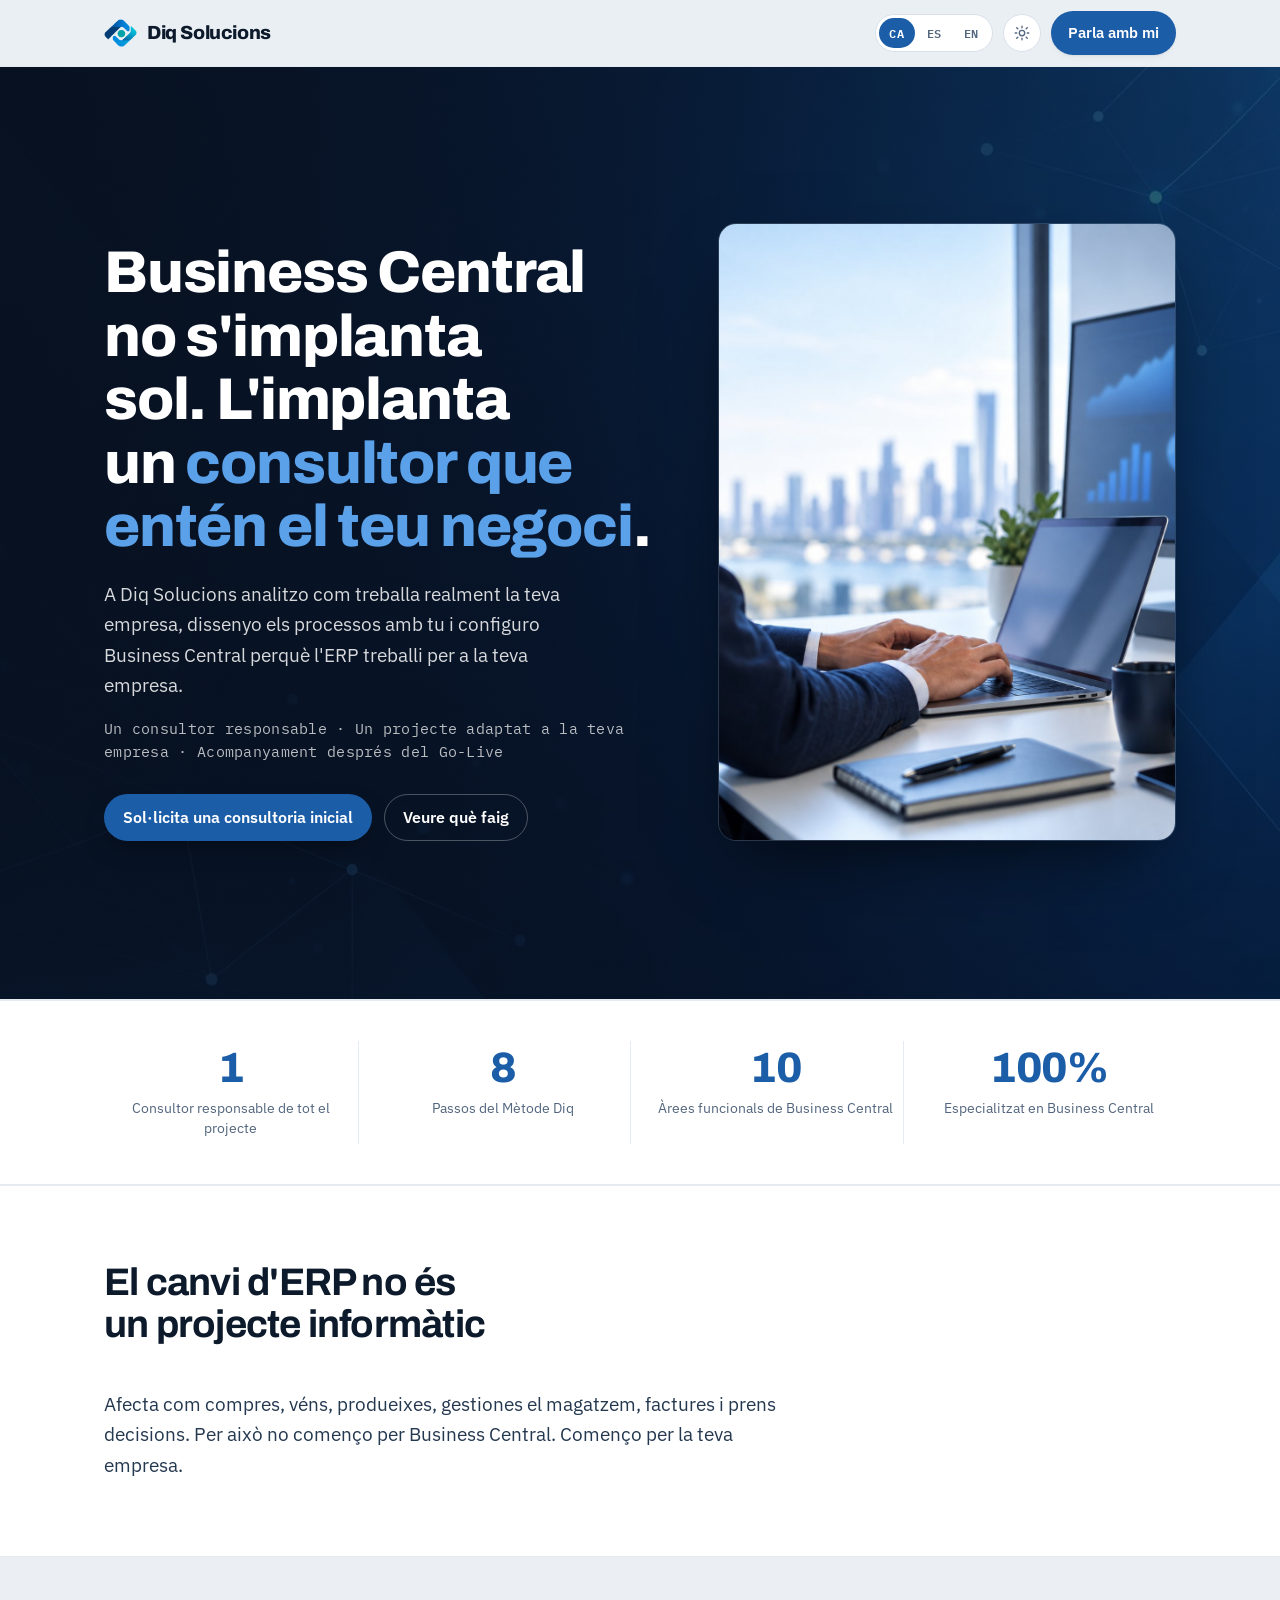
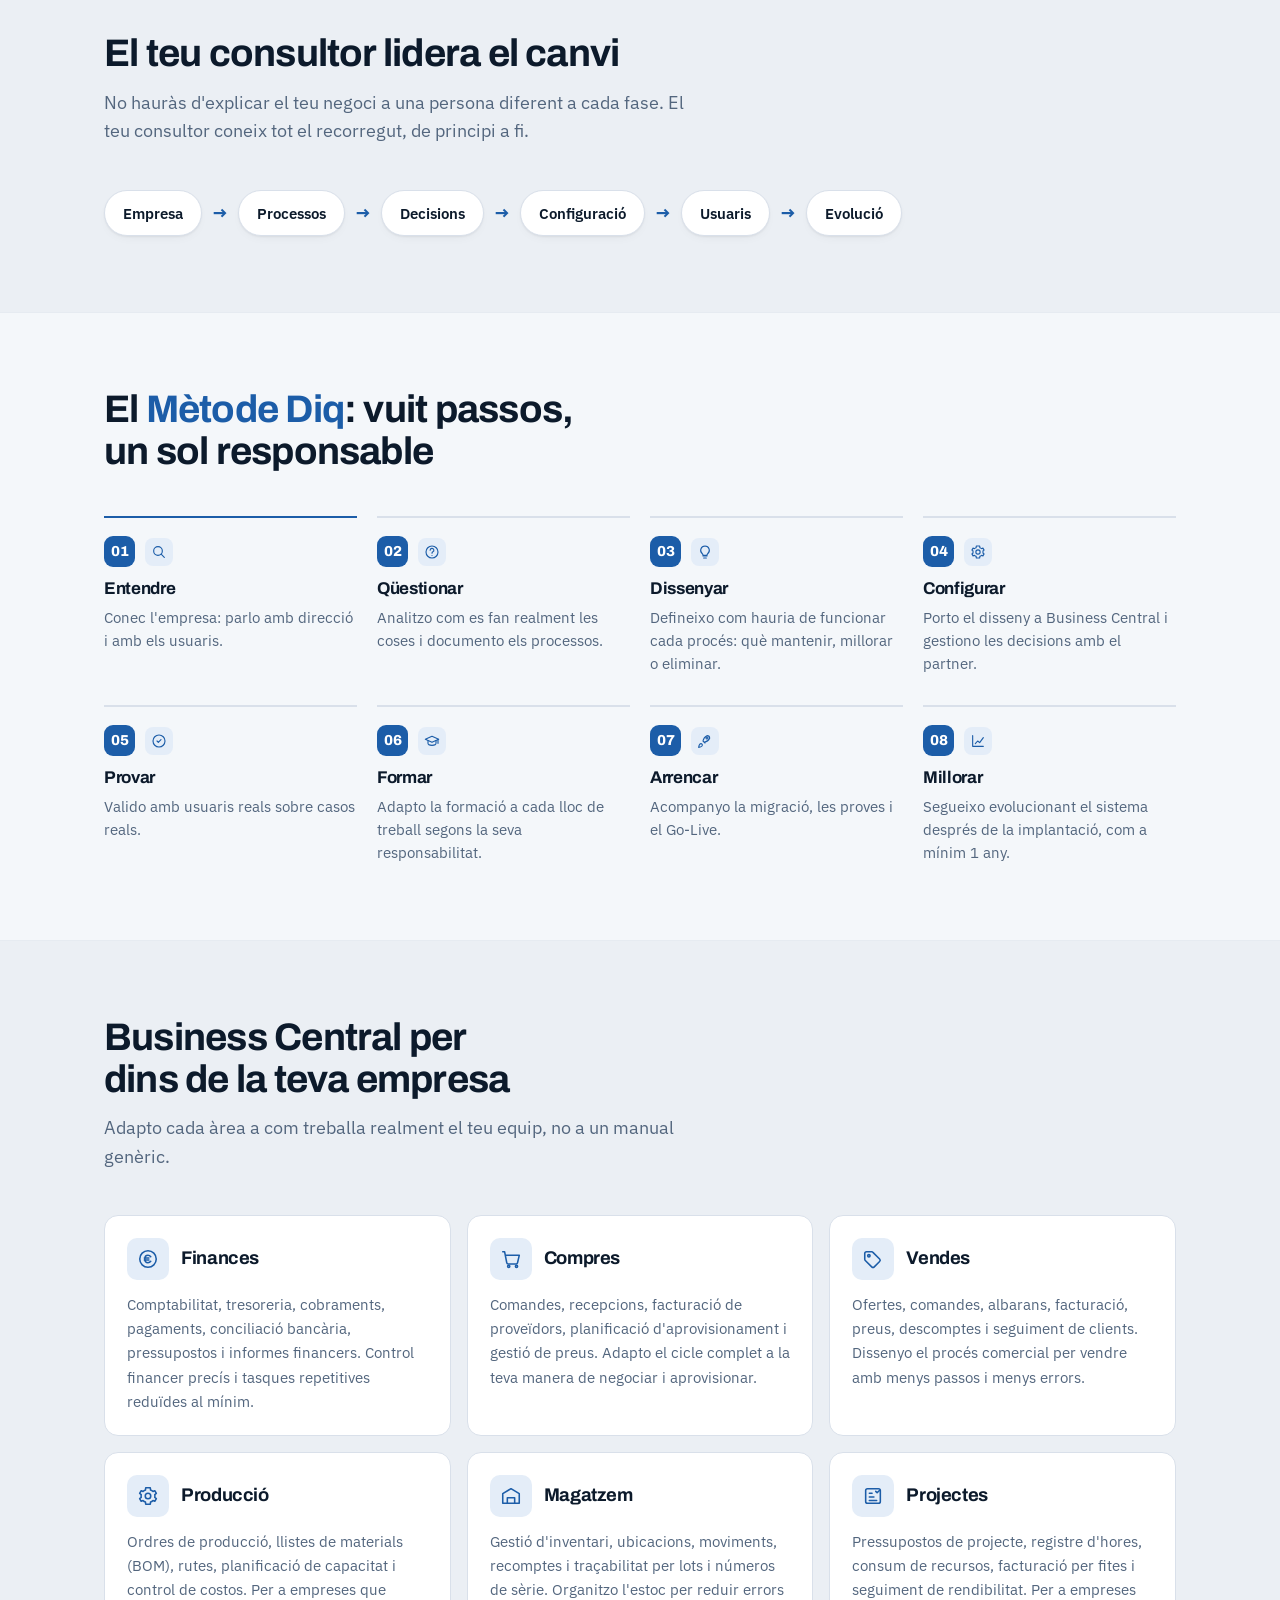
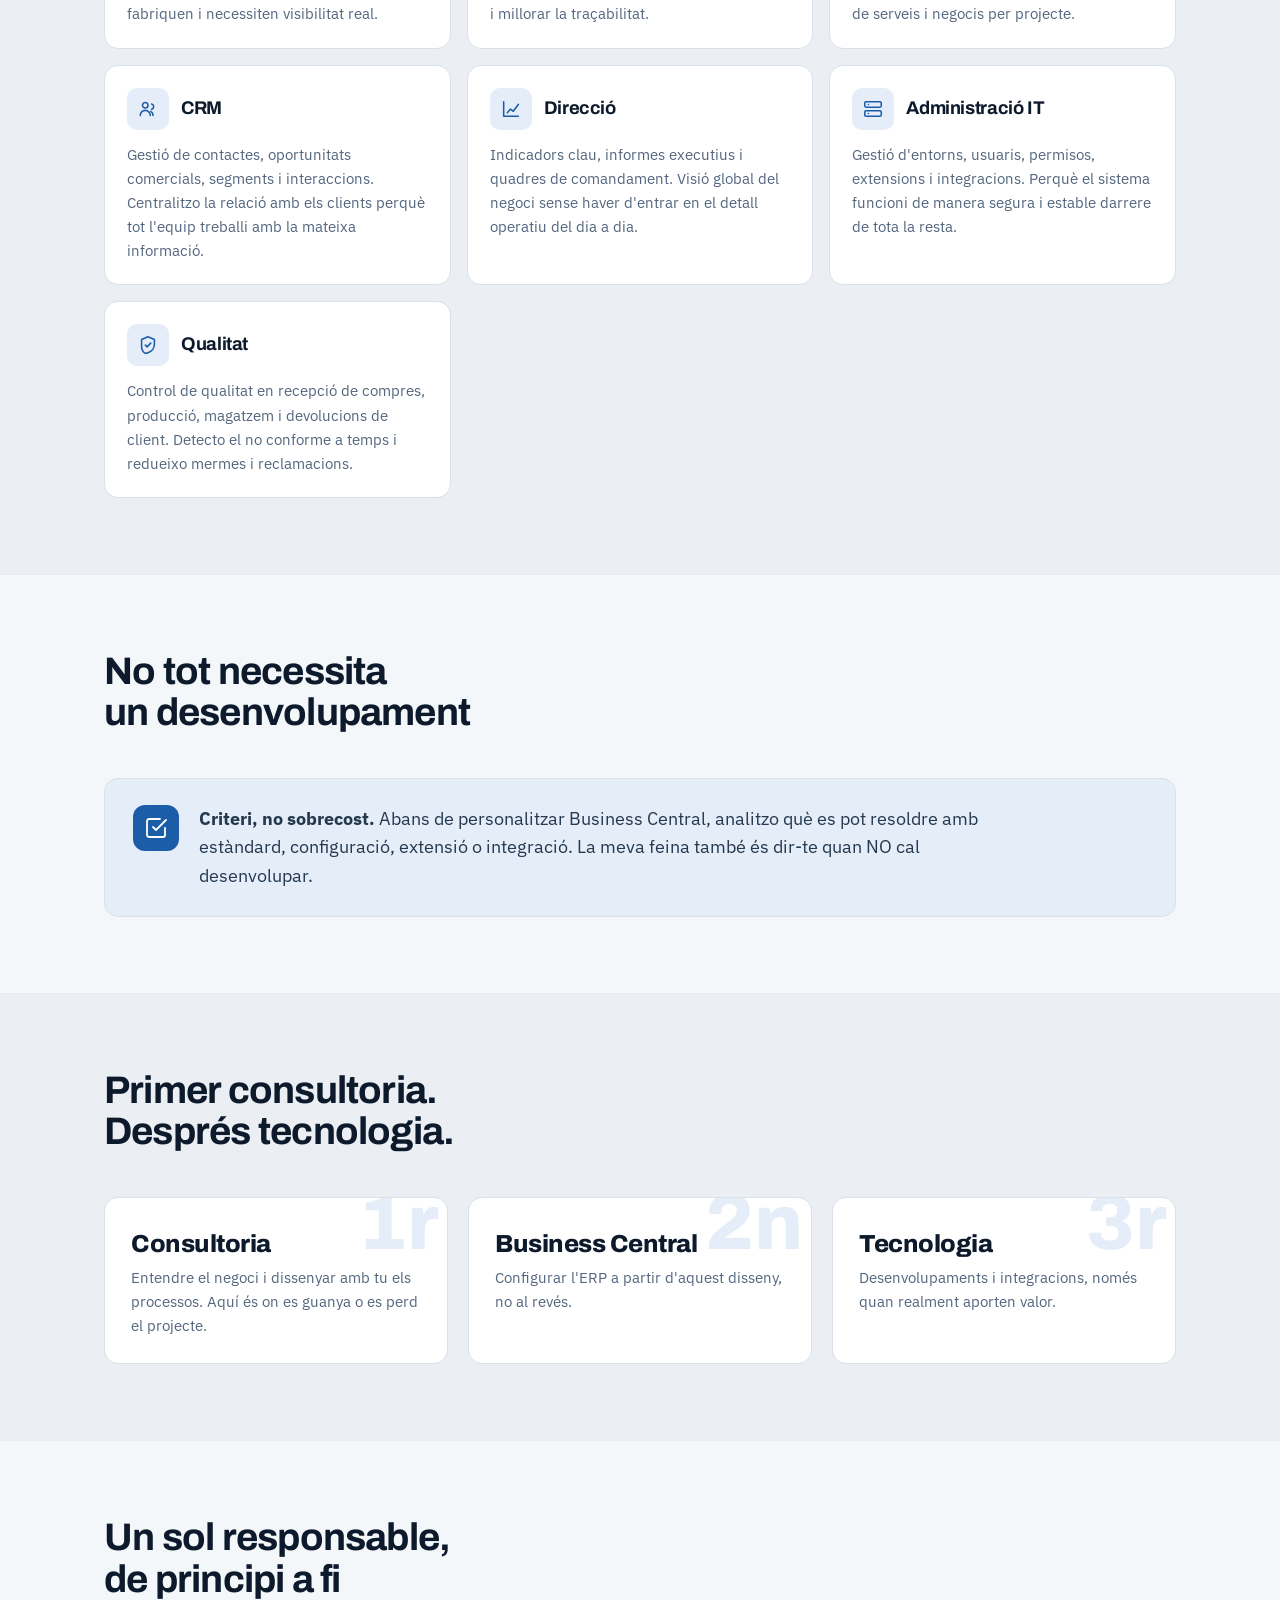
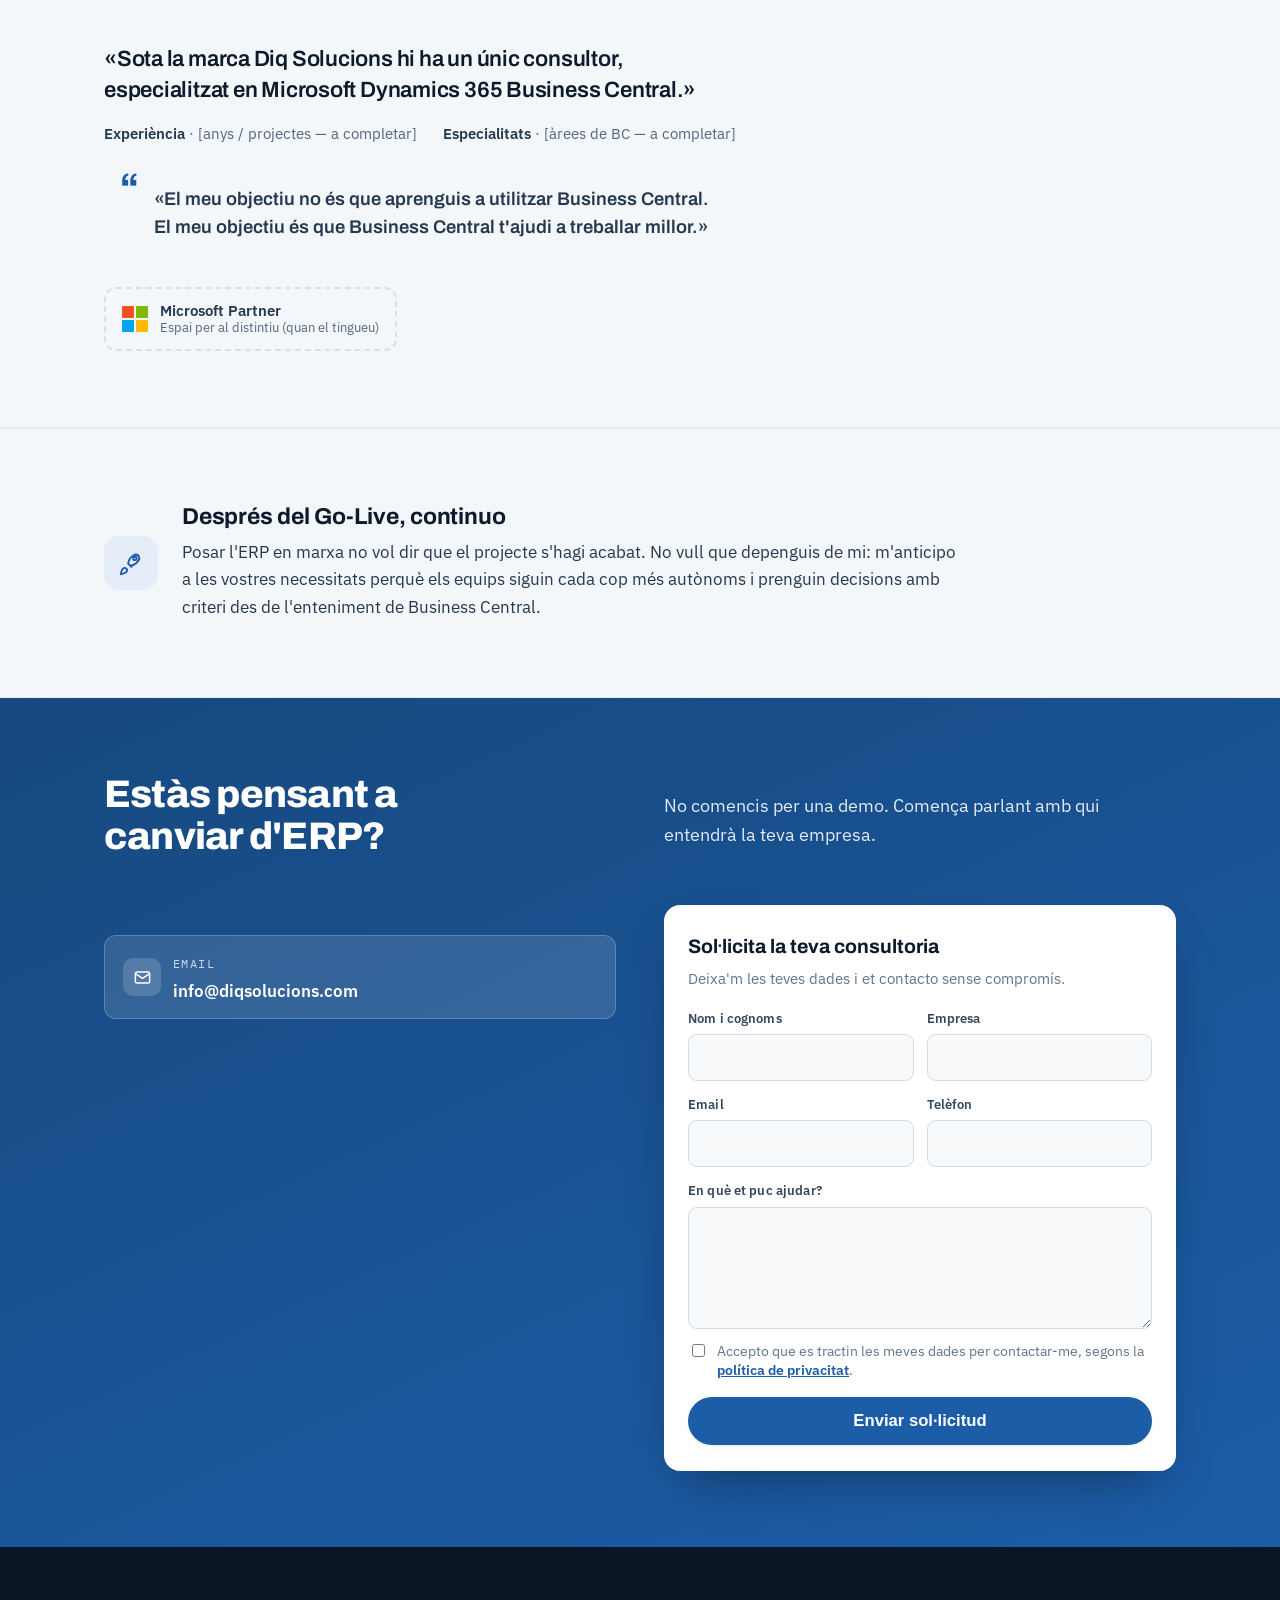
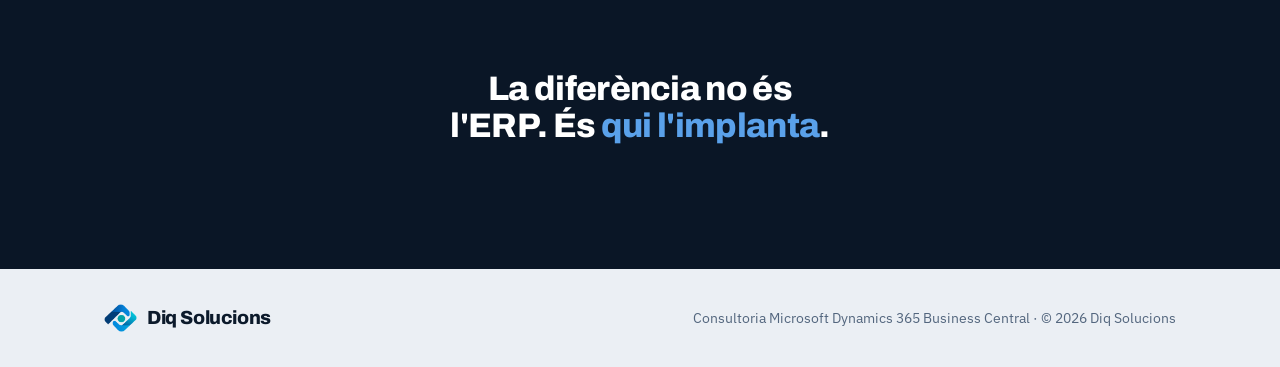
==== DiqSolucions/index.html @ aa725bb9 "Substitueix el diagrama del hero per la nova foto (mans + escriptori, sense rostre) Torna a una foto" ====
<!DOCTYPE html>
<html lang="ca">
<head>
<meta charset="UTF-8">
<meta name="viewport" content="width=device-width, initial-scale=1.0">
<title>Diq Solucions</title>
<meta name="description" content="Consultoria especialitzada en Microsoft Dynamics 365 Business Central." />
<link rel="icon" href="data:image/svg+xml,%3Csvg xmlns='http://www.w3.org/2000/svg' viewBox='0 0 32 32'%3E%3Crect width='32' height='32' rx='8' fill='%231C5DA8'/%3E%3Ctext x='16' y='22' font-family='Arial,sans-serif' font-weight='800' font-size='18' fill='white' text-anchor='middle'%3ED%3C/text%3E%3C/svg%3E">
<link rel="preconnect" href="https://fonts.googleapis.com">
<link rel="preconnect" href="https://fonts.gstatic.com" crossorigin>
<link rel="stylesheet" href="https://fonts.googleapis.com/css2?family=Archivo:wght@500;600;700;800&family=IBM+Plex+Mono:wght@500;600&family=IBM+Plex+Sans:wght@400;500;600&display=swap">
<style>
  :root{
    --bg:#EBEFF4;
    --surface:#FFFFFF;
    --surface-2:#F4F7FA;
    --ink:#0C1A2B;
    --ink-soft:#24384F;
    --muted:#53667E;
    --line:#D9E0EA;
    --line-soft:#E6EBF1;
    --accent:#1C5DA8;
    --accent-strong:#16497F;
    --accent-ghost:#E4EDF8;
    --accent-solid:#1C5DA8;
    --accent-solid-strong:#16497F;
    --warm:#B4682F;
    --shadow:0 1px 2px rgba(0,0,0,.04),0 10px 30px -12px rgba(0,0,0,.14);
    --shadow-sm:0 1px 2px rgba(0,0,0,.05),0 4px 14px -8px rgba(0,0,0,.12);
    --maxw:1120px;
    --radius:14px;
    --ease: cubic-bezier(.4,0,.2,1);
    --ease-out: cubic-bezier(.16,1,.3,1);
    font-size:17px;
  }
  @media (prefers-color-scheme: dark){
    :root:not([data-theme="light"]){
      --bg:#091321;
      --surface:#0F1E31;
      --surface-2:#13253A;
      --ink:#E9F1FA;
      --ink-soft:#C4D3E4;
      --muted:#8EA1B9;
      --line:#213750;
      --line-soft:#1A2D44;
      --accent:#4F93DE;
      --accent-strong:#72AAE8;
      --accent-ghost:#132B46;
      --warm:#D78A55;
      --shadow:0 1px 2px rgba(0,0,0,.3),0 16px 40px -16px rgba(0,0,0,.6);
      --shadow-sm:0 1px 2px rgba(0,0,0,.3),0 6px 18px -10px rgba(0,0,0,.5);
    }
  }
  :root[data-theme="dark"]{
    --bg:#091321;
    --surface:#0F1E31;
    --surface-2:#13253A;
    --ink:#E9F1FA;
    --ink-soft:#C4D3E4;
    --muted:#8EA1B9;
    --line:#213750;
    --line-soft:#1A2D44;
    --accent:#4F93DE;
    --accent-strong:#72AAE8;
    --accent-ghost:#132B46;
    --warm:#D78A55;
    --shadow:0 1px 2px rgba(0,0,0,.3),0 16px 40px -16px rgba(0,0,0,.6);
    --shadow-sm:0 1px 2px rgba(0,0,0,.3),0 6px 18px -10px rgba(0,0,0,.5);
  }

  *{box-sizing:border-box}
  @media (prefers-reduced-motion: no-preference){
    html{scroll-behavior:smooth}
  }
  body{
    margin:0;background:var(--bg);color:var(--ink);overflow-x:hidden;
    font-family:"IBM Plex Sans",system-ui,-apple-system,Segoe UI,Roboto,sans-serif;
    line-height:1.6;-webkit-font-smoothing:antialiased;
    transition:background-color .35s var(--ease-out),color .35s var(--ease-out);
  }
  /* smooth color-scheme swap on theme toggle */
  header,.area,.why-card,.form-card,.panel,.chain .node,.partner-ph{
    transition:background-color .35s var(--ease-out),border-color .35s var(--ease-out),color .35s var(--ease-out),box-shadow .35s var(--ease-out);
  }
  h1,h2,h3{font-family:"Archivo",system-ui,sans-serif;line-height:1.08;text-wrap:balance;margin:0;letter-spacing:-.02em}
  p{margin:0}
  a{color:inherit}
  .hl{color:var(--accent)}
  ::selection{background:var(--accent-ghost)}
  html{scrollbar-color:var(--line) transparent}
  .wrap{max-width:var(--maxw);margin:0 auto;padding:0 24px}

  /* ---------- Header ---------- */
  header{
    position:sticky;top:0;z-index:50;
    background:color-mix(in srgb,var(--bg) 86%,transparent);
    backdrop-filter:saturate(1.2) blur(10px);
    border-bottom:1px solid var(--line-soft);
  }
  .nav{display:flex;align-items:center;justify-content:space-between;gap:16px;height:66px}
  .brand{display:flex;align-items:center;gap:10px;text-decoration:none;font-family:"Archivo";font-weight:800;font-size:1.12rem;letter-spacing:-.02em;color:var(--ink)}
  .brand img{display:block;height:28px;width:auto;flex:none}
  .nav-right{display:flex;align-items:center;gap:10px}
  .langsw{display:inline-flex;background:var(--surface);border:1px solid var(--line);border-radius:999px;padding:3px;gap:2px}
  .langsw button{
    border:0;background:transparent;cursor:pointer;color:var(--muted);
    font-family:"IBM Plex Mono",monospace;font-weight:600;font-size:.72rem;letter-spacing:.05em;
    padding:5px 10px;border-radius:999px;transition:.16s var(--ease);
  }
  .langsw button:hover{color:var(--ink)}
  .langsw button:active{transform:scale(.92)}
  .langsw button[aria-pressed="true"]{background:var(--accent-solid);color:#fff}
  .btn{
    display:inline-flex;align-items:center;gap:.5em;text-decoration:none;cursor:pointer;
    font-weight:600;font-size:.92rem;border-radius:999px;padding:10px 18px;border:1px solid transparent;
    transition:.16s var(--ease);white-space:nowrap;
  }
  .btn-primary{background:var(--accent-solid);color:#fff;box-shadow:var(--shadow-sm)}
  .btn-primary:hover{background:var(--accent-solid-strong)}
  .btn-ghost{background:transparent;color:var(--ink);border-color:var(--line)}
  .btn-ghost:hover{border-color:var(--accent);color:var(--accent)}
  .btn:active{transform:scale(.97)}
  .btn:disabled{opacity:.6;cursor:not-allowed}
  .nav .btn{padding:9px 16px;font-size:.86rem}
  .theme-btn{width:38px;height:38px;border-radius:999px;border:1px solid var(--line);background:var(--surface);color:var(--muted);cursor:pointer;display:grid;place-items:center;transition:.16s var(--ease);flex:none}
  .theme-btn:active{transform:scale(.9)}
  .theme-btn:hover{color:var(--ink);border-color:var(--accent)}
  .theme-btn svg{width:18px;height:18px}

  /* ---------- Hero ---------- */
  .hero{position:relative;overflow:hidden;background:#0A1626;background-size:cover;background-position:center;border-bottom:1px solid var(--line-soft)}
  .hero::before{
    content:"";position:absolute;inset:0;z-index:0;pointer-events:none;
    background:linear-gradient(105deg,rgba(8,17,32,.95) 0%,rgba(8,17,32,.82) 42%,rgba(8,17,32,.52) 100%);
  }
  .hero .wrap{position:relative;z-index:1;padding-top:80px;padding-bottom:82px}
  .hero-grid{display:grid;grid-template-columns:1.1fr .9fr;gap:54px;align-items:stretch}
  .hero-grid>*{min-width:0}
  .hero-points{margin-top:16px;color:rgba(255,255,255,.72);font-size:.86rem;font-family:"IBM Plex Mono",monospace;letter-spacing:.02em}
  .hero h1{font-size:clamp(2.2rem,4.6vw,3.5rem);font-weight:800;margin:18px 0 20px;color:#fff}
  .hero h1 .hl{color:#5AA1EA}
  .hero .lead{font-size:1.12rem;color:rgba(255,255,255,.84);max-width:46ch}
  .hero-actions{display:flex;flex-wrap:wrap;gap:12px;margin-top:30px}
  .hero .btn-ghost{color:#fff;border-color:rgba(255,255,255,.28)}
  .hero .btn-ghost:hover{border-color:#fff;color:#fff;background:rgba(255,255,255,.08)}
  .hero .btn-primary{box-shadow:0 10px 26px -10px rgba(0,0,0,.55)}
  .hero-photo{border-radius:18px;overflow:hidden;box-shadow:0 30px 70px -24px rgba(0,0,0,.7);border:1px solid rgba(255,255,255,.14);min-height:340px}
  .hero-photo img{display:block;width:100%;height:100%;object-fit:cover;object-position:center}

  /* ---------- Section scaffolding ---------- */
  section{padding:76px 0}
  .section-head{max-width:58ch;margin-bottom:44px}
  .section-head h2{font-size:clamp(1.7rem,3vw,2.3rem);font-weight:700;margin:0}
  .section-head p{color:var(--muted);font-size:1.05rem;margin-top:14px}

  /* ---------- Challenge ---------- */
  .challenge{background:var(--surface);border-top:1px solid var(--line-soft);border-bottom:1px solid var(--line-soft)}

  /* ---------- Areas ---------- */
  .areas-grid{display:grid;grid-template-columns:repeat(auto-fill,minmax(270px,1fr));gap:16px}
  .area{
    background:var(--surface);border:1px solid var(--line);border-radius:var(--radius);
    padding:22px;transition:.25s var(--ease-out);position:relative;
  }
  .area:hover{border-color:var(--accent);box-shadow:var(--shadow-sm);transform:translateY(-3px)}
  .area .ahead{display:flex;align-items:center;gap:12px;margin-bottom:12px}
  .area .aico{
    width:42px;height:42px;border-radius:10px;flex:none;display:grid;place-items:center;
    background:var(--accent-ghost);color:var(--accent);
  }
  .area .aico svg{width:22px;height:22px}
  .area h3{font-size:1.08rem;font-weight:700;font-family:"Archivo"}
  .area p{font-size:.9rem;color:var(--muted);line-height:1.58}

  /* ---------- Process ---------- */
  .process{background:var(--surface-2);border-top:1px solid var(--line-soft);border-bottom:1px solid var(--line-soft)}
  .steps{display:grid;grid-template-columns:repeat(4,1fr);gap:30px 20px}
  .step{position:relative;padding-top:20px}
  .step .stephead{display:flex;align-items:center;gap:10px;margin-bottom:13px}
  .step .num{font-family:"Archivo";font-weight:800;font-size:.85rem;color:#fff;background:var(--accent-solid);width:31px;height:31px;border-radius:9px;display:grid;place-items:center;flex:none;font-variant-numeric:tabular-nums}
  .step .sico{width:28px;height:28px;border-radius:8px;background:var(--accent-ghost);color:var(--accent);display:grid;place-items:center;flex:none}
  .step .sico svg{width:16px;height:16px;display:block}
  .step::before{content:"";position:absolute;top:0;left:0;right:0;height:2px;background:var(--line)}
  .step:first-child::before{background:var(--accent)}
  .step h3{font-size:1rem;font-weight:700;margin-bottom:7px;font-family:"Archivo"}
  .step p{font-size:.88rem;color:var(--muted);line-height:1.55}

  /* ---------- Why (ordre de prioritats) ---------- */
  .why-grid{display:grid;grid-template-columns:repeat(3,1fr);gap:20px}
  .why-card{background:var(--surface);border:1px solid var(--line);border-radius:var(--radius);padding:26px;position:relative;overflow:hidden}
  .why-card .bignum{position:absolute;top:-14px;right:8px;font-family:"Archivo";font-weight:800;font-size:4.6rem;line-height:1;color:var(--accent-ghost);z-index:0}
  .why-card .word{font-family:"IBM Plex Mono";font-size:.7rem;font-weight:600;letter-spacing:.16em;text-transform:uppercase;color:var(--accent);position:relative;z-index:1}
  .why-card h3{font-family:"Archivo";font-weight:800;font-size:1.45rem;margin:7px 0 9px;letter-spacing:-.02em;position:relative;z-index:1}
  .why-card p{font-size:.9rem;color:var(--muted);line-height:1.55;position:relative;z-index:1}

  /* ---------- Stats band ---------- */
  .statsband{background:var(--surface);border-top:1px solid var(--line-soft);border-bottom:1px solid var(--line-soft);padding:40px 0}
  .stats{display:grid;grid-template-columns:repeat(4,1fr);gap:18px}
  .stat{text-align:center;padding:6px 8px;border-right:1px solid var(--line-soft)}
  .stat:last-child{border-right:0}
  .stat .sv{font-family:"Archivo";font-weight:800;font-size:2.5rem;line-height:1;color:var(--accent);letter-spacing:-.03em;font-variant-numeric:tabular-nums}
  .stat .sl{font-size:.82rem;color:var(--muted);margin-top:10px;line-height:1.4}

  /* ---------- Sobre / consultor ---------- */
  .about-grid{max-width:640px}
  .about-bio .big{font-family:"Archivo";font-weight:600;font-size:1.3rem;line-height:1.4;color:var(--ink);letter-spacing:-.01em;margin-bottom:16px}
  .about-bio p{color:var(--ink-soft)}
  .proof-row{display:flex;flex-wrap:wrap;gap:14px;margin-top:26px;align-items:center}
  .partner-ph{
    display:flex;align-items:center;gap:12px;border:2px dashed var(--line);border-radius:12px;
    padding:12px 16px;background:var(--surface-2);color:var(--muted);
  }
  .partner-ph .mslogo{display:grid;grid-template-columns:1fr 1fr;gap:2px;width:26px;height:26px;flex:none}
  .partner-ph .mslogo i{display:block;border-radius:1px}
  .partner-ph .mslogo i:nth-child(1){background:#F25022}.partner-ph .mslogo i:nth-child(2){background:#7FBA00}
  .partner-ph .mslogo i:nth-child(3){background:#00A4EF}.partner-ph .mslogo i:nth-child(4){background:#FFB900}
  .partner-ph .pt{font-size:.76rem;line-height:1.3}
  .partner-ph .pt b{color:var(--ink-soft);font-weight:600;display:block;font-size:.86rem}

  /* ---------- Lead / consultor chain ---------- */
  .lead-text{font-size:1.12rem;color:var(--ink-soft);max-width:62ch;line-height:1.6}
  .chain{display:flex;flex-wrap:wrap;align-items:center;gap:10px;margin-top:30px}
  .chain .node{background:var(--surface);border:1px solid var(--line);border-radius:999px;padding:10px 18px;font-weight:600;font-size:.9rem;color:var(--ink);box-shadow:var(--shadow-sm)}
  .chain .arw{color:var(--accent);font-weight:700;font-size:1.05rem}

  /* ---------- No development ---------- */
  .nodev-card{display:flex;gap:20px;align-items:flex-start;background:var(--accent-ghost);border:1px solid var(--line);border-radius:var(--radius);padding:26px 28px}
  .nodev-card .nd-ico{width:46px;height:46px;border-radius:12px;background:var(--accent-solid);color:#fff;display:grid;place-items:center;flex:none}
  .nodev-card .nd-ico svg{width:24px;height:24px}
  .nodev-card p{color:var(--ink-soft);font-size:1.04rem;line-height:1.6;max-width:72ch}

  /* ---------- Go-live band ---------- */
  .goband{background:var(--surface-2);border-top:1px solid var(--line-soft);border-bottom:1px solid var(--line-soft)}
  .goband .gwrap{display:grid;grid-template-columns:auto 1fr;gap:24px;align-items:center}
  .goband .g-ico{width:54px;height:54px;border-radius:15px;background:var(--accent-ghost);color:var(--accent);display:grid;place-items:center;flex:none}
  .goband .g-ico svg{width:27px;height:27px}
  .goband h3{font-family:"Archivo";font-weight:700;font-size:1.35rem;margin-bottom:9px;letter-spacing:-.01em}
  .goband p{color:var(--ink-soft);line-height:1.62;max-width:78ch}

  /* ---------- About quote & fields ---------- */
  .about-quote{position:relative;margin-top:20px;padding:20px 22px 20px 50px;background:var(--surface-2);border-radius:14px;font-family:"Archivo";font-weight:600;font-size:1.08rem;color:var(--ink);line-height:1.5}
  .about-quote::before{content:"\201C";position:absolute;top:.05em;left:16px;font-family:"Archivo";font-weight:800;font-size:2.2rem;line-height:1;color:var(--accent)}
  .about-fields{display:flex;flex-wrap:wrap;gap:8px 26px;margin-top:16px;font-size:.88rem;color:var(--muted)}
  .about-fields b{color:var(--ink-soft);font-weight:600}

  /* ---------- Tagline band ---------- */
  .tagband{background:#0A1626}
  .tagband .twrap{max-width:var(--maxw);margin:0 auto;padding:48px 24px;text-align:center}
  .tagband h2{font-family:"Archivo";font-weight:800;font-size:clamp(1.4rem,3vw,2rem);color:#fff;letter-spacing:-.02em;max-width:26ch;margin:0 auto}
  .tagband .hl{color:#5AA1EA}

  /* ---------- Contact ---------- */
  .contact{background:linear-gradient(155deg,var(--accent-solid-strong),var(--accent-solid));color:#fff;border:0}
  .contact .wrap{display:grid;grid-template-columns:1fr 1fr;gap:48px;align-items:start}
  .contact h2{color:#fff;font-size:clamp(1.8rem,3vw,2.4rem);font-weight:800;max-width:15ch}
  .contact .csub{color:rgba(255,255,255,.88);font-size:1.05rem;margin:18px 0 0;max-width:46ch}
  .contact-methods{display:flex;flex-direction:column;gap:12px;margin-top:30px}
  .cmethod{
    display:flex;align-items:center;gap:12px;text-decoration:none;color:#fff;
    background:rgba(255,255,255,.12);border:1px solid rgba(255,255,255,.22);
    padding:13px 18px;border-radius:12px;transition:.16s var(--ease);
  }
  .cmethod:hover{background:rgba(255,255,255,.2)}
  .cmethod:active{transform:scale(.98)}
  .cmethod .cm-ico{width:38px;height:38px;border-radius:10px;background:rgba(255,255,255,.16);display:grid;place-items:center;flex:none}
  .cmethod .cm-ico svg{width:19px;height:19px}
  .cmethod .cm-label{font-family:"IBM Plex Mono";font-size:.72rem;letter-spacing:.12em;text-transform:uppercase;color:rgba(255,255,255,.75);text-align:left}
  .cmethod .cm-val{font-weight:600;font-size:1.02rem;text-align:left}

  /* ---------- Contact form ---------- */
  .form-card{background:#fff;border-radius:16px;padding:26px 24px;box-shadow:0 24px 50px -20px rgba(0,0,0,.4)}
  .form-card .fh{font-family:"Archivo";font-weight:700;font-size:1.15rem;color:#0C1A2B;margin-bottom:4px}
  .form-card .fsub{font-size:.86rem;color:#63758C;margin-bottom:18px}
  .field{display:flex;flex-direction:column;gap:5px;margin-bottom:13px}
  .field label{font-size:.78rem;font-weight:600;color:#33475F;letter-spacing:.01em}
  .field input,.field textarea{
    font:inherit;font-size:.92rem;padding:10px 12px;border:1px solid #D3DCE6;border-radius:9px;
    background:#F7F9FB;color:#0C1A2B;width:100%;transition:.15s;resize:vertical;
  }
  .field input:focus,.field textarea:focus{outline:none;border-color:var(--accent);background:#fff;box-shadow:0 0 0 3px rgba(28,93,168,.15)}
  .row2{display:grid;grid-template-columns:1fr 1fr;gap:13px}
  .consent{display:flex;gap:9px;align-items:flex-start;font-size:.8rem;color:#63758C;line-height:1.45;margin:4px 0 16px}
  .consent input{margin-top:2px;flex:none;accent-color:var(--accent)}
  .consent a{color:var(--accent);font-weight:600}
  .submit{width:100%;justify-content:center;padding:13px;font-size:.98rem}
  .hp{position:absolute;left:-9999px;width:1px;height:1px;overflow:hidden}
  .form-msg{margin-top:14px;padding:12px 14px;border-radius:9px;font-size:.88rem;font-weight:500}
  .form-msg.sending{background:#EEF3F9;color:#33475F}
  .form-msg.ok{background:#E7F5EC;color:#1B7A3D}
  .form-msg.err{background:#FCEBEA;color:#B23B32}

  /* ---------- Footer ---------- */
  footer{background:var(--bg);padding:34px 0}
  .foot{display:flex;align-items:center;justify-content:space-between;gap:16px;flex-wrap:wrap;color:var(--muted);font-size:.85rem}

  .fade{opacity:0;transform:translateY(10px);transition:opacity .5s var(--ease-out),transform .5s var(--ease-out)}
  .fade.in{opacity:1;transform:none}
  @media (prefers-reduced-motion:reduce){.fade{opacity:1;transform:none;transition:none}}

  :focus-visible{outline:2px solid var(--accent);outline-offset:3px;border-radius:4px}

  @media(max-width:900px){
    .hero-grid{grid-template-columns:1fr;gap:40px}
    .hero-photo{min-height:0;aspect-ratio:4/5}
    .steps{grid-template-columns:1fr 1fr}
    .why-grid{grid-template-columns:1fr}
    .contact .wrap{grid-template-columns:1fr;gap:34px}
    .goband .gwrap{grid-template-columns:1fr;gap:16px}
    .stats{grid-template-columns:1fr 1fr;gap:26px 18px}
    .stat:nth-child(2){border-right:0}
  }
  @media(max-width:620px){
    :root{font-size:16px}
    .nav .btn.contact-nav{display:none}
    .steps{grid-template-columns:1fr}
    .stat{border-right:0}
    section{padding:56px 0}
    .hero .wrap{padding-top:52px;padding-bottom:56px}
  }
</style>
</head>
<body>

<header>
  <div class="wrap nav">
    <a class="brand" href="#top"><img src="assets/icon-mark.png" alt="">Diq Solucions</a>
    <div class="nav-right">
      <div class="langsw" role="group" aria-label="Idioma">
        <button data-lang="ca" aria-pressed="true">CA</button>
        <button data-lang="es" aria-pressed="false">ES</button>
        <button data-lang="en" aria-pressed="false">EN</button>
      </div>
      <button class="theme-btn" id="themeBtn" aria-label="Canvia el tema" title="Tema clar/fosc">
        <svg viewBox="0 0 24 24" fill="none" stroke="currentColor" stroke-width="1.8" stroke-linecap="round"><path class="sun" d="M12 3v2M12 19v2M5 5l1.4 1.4M17.6 17.6L19 19M3 12h2M19 12h2M5 19l1.4-1.4M17.6 6.4L19 5"/><circle cx="12" cy="12" r="3.6"/></svg>
      </button>
      <a class="btn btn-primary contact-nav" href="#contacte" data-i18n="nav_cta">Parla amb mi</a>
    </div>
  </div>
</header>

<main id="top">
  <!-- HERO -->
  <section class="hero" style="background-image:url('assets/hero-bg.jpg')">
    <div class="wrap">
      <div class="hero-grid">
        <div>
          <h1 data-i18n="hero_title">Business Central no s'implanta sol. L'implanta un <span class="hl">consultor que entén el teu negoci</span>.</h1>
          <p class="lead" data-i18n="hero_lead">A Diq Solucions analitzo com treballa realment la teva empresa, dissenyo els processos amb tu i configuro Business Central perquè l'ERP treballi per a la teva empresa.</p>
          <p class="hero-points" data-i18n="hero_points">Un consultor responsable · Un projecte adaptat a la teva empresa · Acompanyament després del Go-Live</p>
          <div class="hero-actions">
            <a class="btn btn-primary" href="#contacte" data-i18n="hero_cta">Sol·licita una consultoria inicial</a>
            <a class="btn btn-ghost" href="#que-fem" data-i18n="hero_cta2">Veure què faig</a>
          </div>
        </div>
        <div class="hero-photo fade">
          <img src="assets/hero-photo.jpg" alt="Consultor treballant amb dades de negoci en un escriptori modern">
        </div>
      </div>
    </div>
  </section>

  <!-- STATS -->
  <div class="statsband">
    <div class="wrap">
      <div class="stats" id="statsGrid"></div>
    </div>
  </div>

  <!-- CHALLENGE -->
  <section class="challenge">
    <div class="wrap">
      <div class="section-head">
        <h2 data-i18n="challenge_title">El canvi d'ERP no és un projecte informàtic</h2>
      </div>
      <p class="lead-text" data-i18n="challenge_body">Afecta com compres, véns, produeixes, gestiones el magatzem, factures i prens decisions. Per això no començo per Business Central. Començo per la teva empresa.</p>
    </div>
  </section>

  <!-- CONSULTOR LIDERA -->
  <section id="consultor">
    <div class="wrap">
      <div class="section-head">
        <h2 data-i18n="lead_title">El teu consultor lidera el canvi</h2>
        <p data-i18n="lead_body">No hauràs d'explicar el teu negoci a una persona diferent a cada fase. El teu consultor coneix tot el recorregut, de principi a fi.</p>
      </div>
      <div class="chain" id="chain"></div>
    </div>
  </section>

  <!-- METHOD (Mètode Diq) -->
  <section class="process" id="metode">
    <div class="wrap">
      <div class="section-head">
        <h2 data-i18n="process_title">El <span class="hl">Mètode Diq</span>: vuit passos, un sol responsable</h2>
      </div>
      <div class="steps" id="stepsGrid"></div>
    </div>
  </section>

  <!-- AREAS -->
  <section id="que-fem">
    <div class="wrap">
      <div class="section-head">
        <h2 data-i18n="areas_title">Business Central per dins de la teva empresa</h2>
        <p data-i18n="areas_intro">Adapto cada àrea a com treballa realment el teu equip, no a un manual genèric.</p>
      </div>
      <div class="areas-grid" id="areasGrid"></div>
    </div>
  </section>

  <!-- NO DEV -->
  <section class="process">
    <div class="wrap">
      <div class="section-head">
        <h2 data-i18n="nodev_title">No tot necessita un desenvolupament</h2>
      </div>
      <div class="nodev-card">
        <span class="nd-ico"><svg viewBox="0 0 24 24" fill="none" stroke="currentColor" stroke-width="1.8" stroke-linecap="round" stroke-linejoin="round"><path d="M9 11l3 3L22 4"/><path d="M21 12v7a2 2 0 0 1-2 2H5a2 2 0 0 1-2-2V5a2 2 0 0 1 2-2h11"/></svg></span>
        <p data-i18n="nodev_body"><strong>Criteri, no sobrecost.</strong> Abans de personalitzar Business Central, analitzo què es pot resoldre amb estàndard, configuració, extensió o integració. La meva feina també és dir-te quan NO cal desenvolupar.</p>
      </div>
    </div>
  </section>

  <!-- WHY (ordre de prioritats) -->
  <section>
    <div class="wrap">
      <div class="section-head">
        <h2 data-i18n="why_title">Primer consultoria. Després tecnologia.</h2>
      </div>
      <div class="why-grid" id="whyGrid"></div>
    </div>
  </section>

  <!-- SOBRE / CONSULTOR -->
  <section class="process" id="sobre">
    <div class="wrap">
      <div class="section-head">
        <h2 data-i18n="about_title">Un sol responsable, de principi a fi</h2>
      </div>
      <div class="about-grid">
        <div class="about-bio">
          <p class="big" data-i18n="about_big">«Sota la marca Diq Solucions hi ha un únic consultor, especialitzat en Microsoft Dynamics 365 Business Central.»</p>
          <div class="about-fields">
            <span><b data-i18n="about_lbl_exp">Experiència</b> · <span data-i18n="about_val_exp">[anys / projectes — a completar]</span></span>
            <span><b data-i18n="about_lbl_spec">Especialitats</b> · <span data-i18n="about_val_spec">[àrees de BC — a completar]</span></span>
          </div>
          <p class="about-quote" data-i18n="about_quote">«El meu objectiu no és que aprenguis a utilitzar Business Central. El meu objectiu és que Business Central t'ajudi a treballar millor.»</p>
          <div class="proof-row">
            <div class="partner-ph">
              <span class="mslogo"><i></i><i></i><i></i><i></i></span>
              <span class="pt"><b>Microsoft Partner</b><span data-i18n="about_partner">Espai per al distintiu (quan el tingueu)</span></span>
            </div>
          </div>
        </div>
      </div>
    </div>
  </section>

  <!-- GO-LIVE -->
  <section class="goband">
    <div class="wrap gwrap">
      <span class="g-ico"><svg viewBox="0 0 24 24" fill="none" stroke="currentColor" stroke-width="1.7" stroke-linecap="round" stroke-linejoin="round"><path d="M4.5 16.5c-1.5 1.3-2 5-2 5s3.7-.5 5-2c.7-.8.7-2 0-2.9a2 2 0 0 0-3 0Z"/><path d="M12 15l-3-3a11 11 0 0 1 6-8c2.5 0 4 1.5 4 4a11 11 0 0 1-8 6Z"/><path d="M15 9a1.5 1.5 0 1 0 0-3 1.5 1.5 0 0 0 0 3Z"/></svg></span>
      <div>
        <h3 data-i18n="golive_title">Després del Go-Live, continuo</h3>
        <p data-i18n="golive_body">Posar l'ERP en marxa no vol dir que el projecte s'hagi acabat. No vull que depenguis de mi: m'anticipo a les vostres necessitats perquè els equips siguin cada cop més autònoms i prenguin decisions amb criteri des de l'enteniment de Business Central.</p>
      </div>
    </div>
  </section>

  <!-- CONTACT -->
  <section class="contact" id="contacte">
    <div class="wrap">
      <h2 data-i18n="contact_title">Preparat perquè la teva empresa tregui partit de Business Central?</h2>
      <p class="csub" data-i18n="contact_sub">No comencis per una demo. Comença parlant amb qui entendrà la teva empresa.</p>
      <div class="contact-methods">
        <a class="cmethod" id="emailLink" href="#">
          <span class="cm-ico"><svg viewBox="0 0 24 24" fill="none" stroke="currentColor" stroke-width="1.8" stroke-linecap="round" stroke-linejoin="round"><rect x="3" y="5" width="18" height="14" rx="2"/><path d="m3 7 9 6 9-6"/></svg></span>
          <span><span class="cm-label" data-i18n="contact_email_label">Email</span><br><span class="cm-val" id="emailVal">info@diqsolucions.com</span></span>
        </a>
      </div>

      <form id="contactForm" class="form-card">
        <div class="fh" data-i18n="form_title">Sol·licita la teva consultoria</div>
        <div class="fsub" data-i18n="form_sub">Deixa'm les teves dades i et contacto sense compromís.</div>
        <input type="hidden" name="access_key" id="accessKey" value="">
        <input type="hidden" name="subject" value="Nova sol·licitud web · Diq Solucions">
        <input type="hidden" name="from_name" value="Web Diq Solucions">
        <input type="checkbox" name="botcheck" class="hp" tabindex="-1" autocomplete="off" aria-hidden="true">
        <div class="row2">
          <div class="field"><label for="f_name" data-i18n="f_name">Nom i cognoms</label><input id="f_name" type="text" name="name" required></div>
          <div class="field"><label for="f_company" data-i18n="f_company">Empresa</label><input id="f_company" type="text" name="empresa"></div>
        </div>
        <div class="row2">
          <div class="field"><label for="f_email" data-i18n="f_email">Email</label><input id="f_email" type="email" name="email" required></div>
          <div class="field"><label for="f_phone" data-i18n="f_phone">Telèfon</label><input id="f_phone" type="tel" name="telefon"></div>
        </div>
        <div class="field"><label for="f_msg" data-i18n="f_msg">En què et puc ajudar?</label><textarea id="f_msg" name="missatge" rows="4"></textarea></div>
        <label class="consent"><input type="checkbox" name="consentiment" required value="Sí"><span data-i18n="f_consent">Accepto que es tractin les meves dades per contactar-me, segons la política de privacitat.</span></label>
        <button type="submit" class="btn btn-primary submit" data-i18n="f_submit">Enviar sol·licitud</button>
        <div class="form-msg" id="formMsg" hidden></div>
      </form>
    </div>
  </section>

  <!-- TAGLINE -->
  <section class="tagband">
    <div class="twrap">
      <h2 data-i18n="tagline">La diferència no és l'ERP. És <span class="hl">qui l'implanta</span>.</h2>
    </div>
  </section>
</main>

<footer>
  <div class="wrap foot">
    <a class="brand" href="#top"><img src="assets/icon-mark.png" alt="">Diq Solucions</a>
    <span data-i18n="footer">Consultoria Microsoft Dynamics 365 Business Central · © 2026 Diq Solucions</span>
  </div>
</footer>

<script>
/* ---------------- Contact details (edita aquí) ---------------- */
const CONTACT = {
  email: "info@diqsolucions.com"   // ← substitueix pel correu real
};

/* Formulari de contacte (Web3Forms). Obtén la teva clau gratuïta a https://web3forms.com
   posant el correu on vols rebre les sol·licituds, i enganxa-la aquí. */
const FORM = {
  accessKey: "LA_TEVA_ACCESS_KEY_WEB3FORMS",  // ← enganxa aquí la clau de Web3Forms
  privacyUrl: "#"                              // ← enllaç a la política de privacitat (quan en tingueu)
};

/* Xifres de la banda de prova social. Pots canviar els valors quan tinguis
   anys d'experiència / nombre de projectes reals. Ara hi ha dades certes del servei. */
const STATS = [
  {value:"1", ca:"Consultor responsable de tot el projecte", es:"Consultor responsable de todo el proyecto", en:"One consultant responsible for the whole project"},
  {value:"8",  ca:"Passos del Mètode Diq", es:"Pasos del Método Diq", en:"Steps in the Diq Method"},
  {value:"10", ca:"Àrees funcionals de Business Central", es:"Áreas funcionales de Business Central", en:"Business Central functional areas"},
  {value:"100%", ca:"Especialitzat en Business Central", es:"Especializado en Business Central", en:"Focused on Business Central"}
];

/* ---------------- Icons ---------------- */
const ICONS = {
  finances:'<svg viewBox="0 0 24 24" fill="none" stroke="currentColor" stroke-width="1.7" stroke-linecap="round" stroke-linejoin="round"><circle cx="12" cy="12" r="9"/><path d="M15 9.5C14.3 8.6 13.2 8 12 8c-2 0-3.5 1.8-3.5 4s1.5 4 3.5 4c1.2 0 2.3-.6 3-1.5M8 11h5M8 13h5"/></svg>',
  purchasing:'<svg viewBox="0 0 24 24" fill="none" stroke="currentColor" stroke-width="1.7" stroke-linecap="round" stroke-linejoin="round"><path d="M3 4h2l2.4 12.2a1.5 1.5 0 0 0 1.5 1.2h8.7a1.5 1.5 0 0 0 1.5-1.2L21 8H6"/><circle cx="9.5" cy="20" r="1.2"/><circle cx="18" cy="20" r="1.2"/></svg>',
  sales:'<svg viewBox="0 0 24 24" fill="none" stroke="currentColor" stroke-width="1.7" stroke-linecap="round" stroke-linejoin="round"><path d="M3 7v5.2c0 .5.2 1 .6 1.4l7 7a2 2 0 0 0 2.8 0l5.8-5.8a2 2 0 0 0 0-2.8l-7-7A2 2 0 0 0 10.8 4H5a2 2 0 0 0-2 2Z"/><circle cx="7.5" cy="8.5" r="1.3"/></svg>',
  production:'<svg viewBox="0 0 24 24" fill="none" stroke="currentColor" stroke-width="1.7" stroke-linecap="round" stroke-linejoin="round"><circle cx="12" cy="12" r="3"/><path d="M19.4 13.5a7.7 7.7 0 0 0 0-3l1.7-1.3-1.7-3-2 .8a7.7 7.7 0 0 0-2.6-1.5L14.5 3h-5l-.3 2.5a7.7 7.7 0 0 0-2.6 1.5l-2-.8-1.7 3L4.6 10.5a7.7 7.7 0 0 0 0 3l-1.7 1.3 1.7 3 2-.8a7.7 7.7 0 0 0 2.6 1.5L9.5 21h5l.3-2.5a7.7 7.7 0 0 0 2.6-1.5l2 .8 1.7-3Z"/></svg>',
  warehouse:'<svg viewBox="0 0 24 24" fill="none" stroke="currentColor" stroke-width="1.7" stroke-linecap="round" stroke-linejoin="round"><path d="M3 9.5 12 4l9 5.5V20H3V9.5Z"/><path d="M8 20v-6h8v6M8 14h8"/></svg>',
  projects:'<svg viewBox="0 0 24 24" fill="none" stroke="currentColor" stroke-width="1.7" stroke-linecap="round" stroke-linejoin="round"><rect x="4" y="4" width="16" height="16" rx="2"/><path d="M8 9h3M8 13h5M8 17h8M15 7l1.5 1.5L19 6"/></svg>',
  crm:'<svg viewBox="0 0 24 24" fill="none" stroke="currentColor" stroke-width="1.7" stroke-linecap="round" stroke-linejoin="round"><circle cx="9" cy="8" r="3"/><path d="M3.5 19a5.5 5.5 0 0 1 11 0M16 6.5a3 3 0 0 1 0 5.8M17.5 19a5.5 5.5 0 0 0-2.3-4.5"/></svg>',
  management:'<svg viewBox="0 0 24 24" fill="none" stroke="currentColor" stroke-width="1.7" stroke-linecap="round" stroke-linejoin="round"><path d="M4 20V4M4 20h16M8 16l3.5-4 3 2.5L20 7"/></svg>',
  it:'<svg viewBox="0 0 24 24" fill="none" stroke="currentColor" stroke-width="1.7" stroke-linecap="round" stroke-linejoin="round"><rect x="3" y="4" width="18" height="6" rx="1.5"/><rect x="3" y="14" width="18" height="6" rx="1.5"/><path d="M7 7h.01M7 17h.01"/></svg>',
  quality:'<svg viewBox="0 0 24 24" fill="none" stroke="currentColor" stroke-width="1.7" stroke-linecap="round" stroke-linejoin="round"><path d="M12 3l7 3v5c0 4.4-3 8.3-7 9.5C8 22.3 5 18.4 5 14V6l7-3Z"/><path d="m9 12 2 2 4-4"/></svg>',
  understand:'<svg viewBox="0 0 24 24" fill="none" stroke="currentColor" stroke-width="1.7" stroke-linecap="round" stroke-linejoin="round"><circle cx="10.5" cy="10.5" r="6.5"/><path d="m20 20-4.8-4.8"/></svg>',
  question:'<svg viewBox="0 0 24 24" fill="none" stroke="currentColor" stroke-width="1.7" stroke-linecap="round" stroke-linejoin="round"><circle cx="12" cy="12" r="9"/><path d="M9.2 9.3a2.8 2.8 0 1 1 4.1 2.5c-.9.5-1.3 1-1.3 2.1"/><path d="M12 17.3h.01"/></svg>',
  lightbulb:'<svg viewBox="0 0 24 24" fill="none" stroke="currentColor" stroke-width="1.7" stroke-linecap="round" stroke-linejoin="round"><path d="M9 18h6M10 21h4"/><path d="M12 3a6.5 6.5 0 0 0-4 11.6c.7.6 1 1.4 1 2.4h6c0-1 .3-1.8 1-2.4A6.5 6.5 0 0 0 12 3Z"/></svg>',
  gear:'<svg viewBox="0 0 24 24" fill="none" stroke="currentColor" stroke-width="1.7" stroke-linecap="round" stroke-linejoin="round"><circle cx="12" cy="12" r="3.2"/><path d="M19.4 13.5a7.7 7.7 0 0 0 0-3l1.7-1.3-1.7-3-2 .8a7.7 7.7 0 0 0-2.6-1.5L14.5 3h-5l-.3 2.5a7.7 7.7 0 0 0-2.6 1.5l-2-.8-1.7 3L4.6 10.5a7.7 7.7 0 0 0 0 3l-1.7 1.3 1.7 3 2-.8a7.7 7.7 0 0 0 2.6 1.5L9.5 21h5l.3-2.5a7.7 7.7 0 0 0 2.6-1.5l2 .8 1.7-3Z"/></svg>',
  check:'<svg viewBox="0 0 24 24" fill="none" stroke="currentColor" stroke-width="1.7" stroke-linecap="round" stroke-linejoin="round"><path d="M9 12l2 2 4-4"/><circle cx="12" cy="12" r="9"/></svg>',
  graduate:'<svg viewBox="0 0 24 24" fill="none" stroke="currentColor" stroke-width="1.7" stroke-linecap="round" stroke-linejoin="round"><path d="M2 9.5 12 5l10 4.5-10 4.5-10-4.5Z"/><path d="M6 11.5v4c0 1.4 2.7 3 6 3s6-1.6 6-3v-4"/><path d="M21 9.5v6"/></svg>',
  rocket:'<svg viewBox="0 0 24 24" fill="none" stroke="currentColor" stroke-width="1.7" stroke-linecap="round" stroke-linejoin="round"><path d="M4.5 16.5c-1.5 1.3-2 5-2 5s3.7-.5 5-2c.7-.8.7-2 0-2.9a2 2 0 0 0-3 0Z"/><path d="M12 15l-3-3a11 11 0 0 1 6-8c2.5 0 4 1.5 4 4a11 11 0 0 1-8 6Z"/><path d="M15 9a1.5 1.5 0 1 0 0-3 1.5 1.5 0 0 0 0 3Z"/></svg>'
};

/* ---------------- Content ---------------- */
const AREAS = [
  {icon:'finances',
   ca:{t:'Finances',d:'Comptabilitat, tresoreria, cobraments, pagaments, conciliació bancària, pressupostos i informes financers. Control financer precís i tasques repetitives reduïdes al mínim.'},
   es:{t:'Finanzas',d:'Contabilidad, tesorería, cobros, pagos, conciliación bancaria, presupuestos e informes financieros. Control financiero preciso y tareas repetitivas al mínimo.'},
   en:{t:'Finance',d:'Accounting, treasury, collections, payments, bank reconciliation, budgets and financial reporting. Precise financial control with repetitive tasks minimized.'}},
  {icon:'purchasing',
   ca:{t:'Compres',d:'Comandes, recepcions, facturació de proveïdors, planificació d\'aprovisionament i gestió de preus. Adapto el cicle complet a la teva manera de negociar i aprovisionar.'},
   es:{t:'Compras',d:'Pedidos, recepciones, facturación de proveedores, planificación de aprovisionamiento y gestión de precios. Adapto el ciclo completo a tu forma de negociar y aprovisionar.'},
   en:{t:'Purchasing',d:'Purchase orders, receipts, vendor invoicing, procurement planning and pricing. I adapt the full cycle to how you negotiate and procure.'}},
  {icon:'sales',
   ca:{t:'Vendes',d:'Ofertes, comandes, albarans, facturació, preus, descomptes i seguiment de clients. Dissenyo el procés comercial per vendre amb menys passos i menys errors.'},
   es:{t:'Ventas',d:'Ofertas, pedidos, albaranes, facturación, precios, descuentos y seguimiento de clientes. Diseño el proceso comercial para vender con menos pasos y menos errores.'},
   en:{t:'Sales',d:'Quotes, orders, delivery notes, invoicing, pricing, discounts and customer tracking. A sales process with fewer steps and fewer errors.'}},
  {icon:'production',
   ca:{t:'Producció',d:'Ordres de producció, llistes de materials (BOM), rutes, planificació de capacitat i control de costos. Per a empreses que fabriquen i necessiten visibilitat real.'},
   es:{t:'Producción',d:'Órdenes de producción, listas de materiales (BOM), rutas, planificación de capacidad y control de costes. Para empresas que fabrican y necesitan visibilidad real.'},
   en:{t:'Production',d:'Production orders, bills of materials (BOM), routings, capacity planning and cost control. For companies that manufacture and need real visibility.'}},
  {icon:'warehouse',
   ca:{t:'Magatzem',d:'Gestió d\'inventari, ubicacions, moviments, recomptes i traçabilitat per lots i números de sèrie. Organitzo l\'estoc per reduir errors i millorar la traçabilitat.'},
   es:{t:'Almacén',d:'Gestión de inventario, ubicaciones, movimientos, recuentos y trazabilidad por lotes y números de serie. Organizo el stock para reducir errores y mejorar la trazabilidad.'},
   en:{t:'Warehouse',d:'Inventory, locations, movements, counts and batch/serial traceability. I organize stock to cut operational errors and improve traceability.'}},
  {icon:'projects',
   ca:{t:'Projectes',d:'Pressupostos de projecte, registre d\'hores, consum de recursos, facturació per fites i seguiment de rendibilitat. Per a empreses de serveis i negocis per projecte.'},
   es:{t:'Proyectos',d:'Presupuestos de proyecto, registro de horas, consumo de recursos, facturación por hitos y seguimiento de rentabilidad. Para empresas de servicios y negocios por proyecto.'},
   en:{t:'Projects',d:'Project budgets, time tracking, resource consumption, milestone billing and profitability tracking. For service companies and project-based businesses.'}},
  {icon:'crm',
   ca:{t:'CRM',d:'Gestió de contactes, oportunitats comercials, segments i interaccions. Centralitzo la relació amb els clients perquè tot l\'equip treballi amb la mateixa informació.'},
   es:{t:'CRM',d:'Gestión de contactos, oportunidades comerciales, segmentos e interacciones. Centralizo la relación con clientes para que todo el equipo trabaje con la misma información.'},
   en:{t:'CRM',d:'Contact management, sales opportunities, segments and interactions. I centralize customer relationships so the whole team works from the same information.'}},
  {icon:'management',
   ca:{t:'Direcció',d:'Indicadors clau, informes executius i quadres de comandament. Visió global del negoci sense haver d\'entrar en el detall operatiu del dia a dia.'},
   es:{t:'Dirección',d:'Indicadores clave, informes ejecutivos y cuadros de mando. Visión global del negocio sin entrar en el detalle operativo del día a día.'},
   en:{t:'Management',d:'Key indicators, executive reports and dashboards. A high-level view of the business without getting lost in day-to-day detail.'}},
  {icon:'it',
   ca:{t:'Administració IT',d:'Gestió d\'entorns, usuaris, permisos, extensions i integracions. Perquè el sistema funcioni de manera segura i estable darrere de tota la resta.'},
   es:{t:'Administración IT',d:'Gestión de entornos, usuarios, permisos, extensiones e integraciones. Para que el sistema funcione de forma segura y estable detrás de todo lo demás.'},
   en:{t:'IT Administration',d:'Environment management, users, permissions, extensions and integrations. So the system runs securely and reliably behind everything else.'}},
  {icon:'quality',
   ca:{t:'Qualitat',d:'Control de qualitat en recepció de compres, producció, magatzem i devolucions de client. Detecto el no conforme a temps i redueixo mermes i reclamacions.'},
   es:{t:'Calidad',d:'Control de calidad en recepción de compras, producción, almacén y devoluciones de cliente. Detecto lo no conforme a tiempo y reduzco mermas y reclamaciones.'},
   en:{t:'Quality',d:'Quality control at purchase receiving, production, warehouse and customer returns. I catch non-conformities early and reduce waste and complaints.'}}
];

const STEPS = [
  {icon:'understand',ca:{t:'Entendre',d:'Conec l\'empresa: parlo amb direcció i amb els usuaris.'},
   es:{t:'Entender',d:'Conozco la empresa: hablo con dirección y con los usuarios.'},
   en:{t:'Understand',d:'I get to know the company: I talk to management and users.'}},
  {icon:'question',ca:{t:'Qüestionar',d:'Analitzo com es fan realment les coses i documento els processos.'},
   es:{t:'Cuestionar',d:'Analizo cómo se hacen realmente las cosas y documento los procesos.'},
   en:{t:'Question',d:'I analyze how things really work and document the processes.'}},
  {icon:'lightbulb',ca:{t:'Dissenyar',d:'Defineixo com hauria de funcionar cada procés: què mantenir, millorar o eliminar.'},
   es:{t:'Diseñar',d:'Defino cómo debería funcionar cada proceso: qué mantener, mejorar o eliminar.'},
   en:{t:'Design',d:'I define how each process should work: what to keep, improve or drop.'}},
  {icon:'gear',ca:{t:'Configurar',d:'Porto el disseny a Business Central i gestiono les decisions amb el partner.'},
   es:{t:'Configurar',d:'Llevo el diseño a Business Central y gestiono las decisiones con el partner.'},
   en:{t:'Configure',d:'I take the design to Business Central and manage the decisions with the partner.'}},
  {icon:'check',ca:{t:'Provar',d:'Valido amb usuaris reals sobre casos reals.'},
   es:{t:'Probar',d:'Valido con usuarios reales sobre casos reales.'},
   en:{t:'Validate',d:'I validate with real users on real cases.'}},
  {icon:'graduate',ca:{t:'Formar',d:'Adapto la formació a cada lloc de treball segons la seva responsabilitat.'},
   es:{t:'Formar',d:'Adapto la formación a cada puesto según su responsabilidad.'},
   en:{t:'Train',d:'I tailor the training to each role and its responsibilities.'}},
  {icon:'rocket',ca:{t:'Arrencar',d:'Acompanyo la migració, les proves i el Go-Live.'},
   es:{t:'Arrancar',d:'Acompaño la migración, las pruebas y el Go-Live.'},
   en:{t:'Go live',d:'I accompany the migration, the testing and the go-live.'}},
  {icon:'management',ca:{t:'Millorar',d:'Segueixo evolucionant el sistema després de la implantació, com a mínim 1 any.'},
   es:{t:'Mejorar',d:'Sigo evolucionando el sistema tras la implantación, como mínimo 1 año.'},
   en:{t:'Improve',d:'I keep evolving the system after go-live, for at least one year.'}}
];

const WHY = [
  {n:'1r',
   ca:{t:'Consultoria',d:'Entendre el negoci i dissenyar amb tu els processos. Aquí és on es guanya o es perd el projecte.'},
   es:{t:'Consultoría',d:'Entender el negocio y diseñar contigo los procesos. Aquí es donde se gana o se pierde el proyecto.'},
   en:{t:'Consultancy',d:'Understanding the business and designing the processes with you. This is where the project is won or lost.'}},
  {n:'2n',
   ca:{t:'Business Central',d:'Configurar l\'ERP a partir d\'aquest disseny, no al revés.'},
   es:{t:'Business Central',d:'Configurar el ERP a partir de ese diseño, no al revés.'},
   en:{t:'Business Central',d:'Configuring the ERP from that design — not the other way around.'}},
  {n:'3r',
   ca:{t:'Tecnologia',d:'Desenvolupaments i integracions, només quan realment aporten valor.'},
   es:{t:'Tecnología',d:'Desarrollos e integraciones, solo cuando realmente aportan valor.'},
   en:{t:'Technology',d:'Custom development and integrations, only when they truly add value.'}}
];

const CHAIN = {
  ca:['Empresa','Processos','Decisions','Configuració','Usuaris','Evolució'],
  es:['Empresa','Procesos','Decisiones','Configuración','Usuarios','Evolución'],
  en:['Company','Processes','Decisions','Configuration','Users','Evolution']
};

const I18N = {
  nav_cta:{ca:'Parla amb mi',es:'Habla conmigo',en:'Talk to me'},
  hero_title:{ca:'Business Central no s\'implanta sol. L\'implanta un <span class="hl">consultor que entén el teu negoci</span>.',es:'Business Central no se implanta solo. Lo implanta un <span class="hl">consultor que entiende tu negocio</span>.',en:'Business Central doesn\'t implement itself. It\'s implemented by a <span class="hl">consultant who understands your business</span>.'},
  hero_lead:{ca:'A Diq Solucions analitzo com treballa realment la teva empresa, dissenyo els processos amb tu i configuro Business Central perquè l\'ERP treballi per a la teva empresa.',es:'En Diq Solucions analizo cómo trabaja realmente tu empresa, diseño los procesos contigo y configuro Business Central para que el ERP trabaje para tu empresa.',en:'At Diq Solucions I analyze how your company really works, I design the processes with you and configure Business Central so the ERP works for you.'},
  hero_points:{ca:'Un consultor responsable · Un projecte adaptat a la teva empresa · Acompanyament després del Go-Live',es:'Un consultor responsable · Un proyecto adaptado a tu empresa · Acompañamiento después del Go-Live',en:'One responsible consultant · A project tailored to your company · Support after go-live'},
  hero_cta:{ca:'Sol·licita una consultoria inicial',es:'Solicita una consultoría inicial',en:'Request an initial consultation'},
  hero_cta2:{ca:'Veure què faig',es:'Ver qué hago',en:'See what I do'},
  challenge_title:{ca:'El canvi d\'ERP no és un projecte informàtic',es:'El cambio de ERP no es un proyecto informático',en:'Switching ERP is not an IT project'},
  challenge_body:{ca:'Afecta com compres, véns, produeixes, gestiones el magatzem, factures i prens decisions. Per això no començo per Business Central. Començo per la teva empresa.',es:'Afecta a cómo compras, vendes, produces, gestionas el almacén, facturas y tomas decisiones. Por eso no empiezo por Business Central. Empiezo por tu empresa.',en:'It affects how you buy, sell, produce, manage the warehouse, invoice and make decisions. That\'s why I don\'t start with Business Central. I start with your company.'},
  lead_title:{ca:'El teu consultor lidera el canvi',es:'Tu consultor lidera el cambio',en:'Your consultant leads the change'},
  lead_body:{ca:'No hauràs d\'explicar el teu negoci a una persona diferent a cada fase. El teu consultor coneix tot el recorregut, de principi a fi.',es:'No tendrás que explicar tu negocio a una persona diferente en cada fase. Tu consultor conoce todo el recorrido, de principio a fin.',en:'You won\'t have to explain your business to a different person at each phase. Your consultant knows the whole journey, end to end.'},
  areas_title:{ca:'Business Central per dins de la teva empresa',es:'Business Central por dentro de tu empresa',en:'Business Central across your company'},
  areas_intro:{ca:'Adapto cada àrea a com treballa realment el teu equip, no a un manual genèric.',es:'Adapto cada área a cómo trabaja realmente tu equipo, no a un manual genérico.',en:'I adapt each area to how your team really works — not to a generic manual.'},
  process_title:{ca:'El <span class="hl">Mètode Diq</span>: vuit passos, un sol responsable',es:'El <span class="hl">Método Diq</span>: ocho pasos, un solo responsable',en:'The <span class="hl">Diq Method</span>: eight steps, one person responsible'},
  nodev_title:{ca:'No tot necessita un desenvolupament',es:'No todo necesita un desarrollo',en:'Not everything needs custom development'},
  nodev_body:{ca:'<strong>Criteri, no sobrecost.</strong> Abans de personalitzar Business Central, analitzo què es pot resoldre amb estàndard, configuració, extensió o integració. La meva feina també és dir-te quan NO cal desenvolupar.',es:'<strong>Criterio, no sobrecoste.</strong> Antes de personalizar Business Central analizo qué puede resolverse con estándar, configuración, extensión o integración. Mi trabajo también consiste en decirte cuándo NO hace falta desarrollar.',en:'<strong>Judgement, not overspend.</strong> Before customizing Business Central I look at what can be solved with standard, configuration, an extension or an integration. Part of my job is telling you when you don\'t need to develop.'},
  why_title:{ca:'Primer consultoria. Després tecnologia.',es:'Primero consultoría. Después tecnología.',en:'Consultancy first. Technology later.'},
  about_title:{ca:'Un sol responsable, de principi a fi',es:'Un solo responsable, de principio a fin',en:'One person responsible, end to end'},
  about_lbl_exp:{ca:'Experiència',es:'Experiencia',en:'Experience'},
  about_val_exp:{ca:'[anys / projectes — a completar]',es:'[años / proyectos — a completar]',en:'[years / projects — to complete]'},
  about_lbl_spec:{ca:'Especialitats',es:'Especialidades',en:'Specialties'},
  about_val_spec:{ca:'[àrees de BC — a completar]',es:'[áreas de BC — a completar]',en:'[BC areas — to complete]'},
  about_quote:{ca:'«El meu objectiu no és que aprenguis a utilitzar Business Central. El meu objectiu és que Business Central t\'ajudi a treballar millor.»',es:'«Mi objetivo no es que aprendas a utilizar Business Central. Mi objetivo es que Business Central te ayude a trabajar mejor.»',en:'"My goal isn\'t for you to learn how to use Business Central. My goal is for Business Central to help you work better."'},
  golive_title:{ca:'Després del Go-Live, continuo',es:'Después del Go-Live, continúo',en:'After go-live, I keep going'},
  golive_body:{ca:'Posar l\'ERP en marxa no vol dir que el projecte s\'hagi acabat. No vull que depenguis de mi: m\'anticipo a les vostres necessitats perquè els equips siguin cada cop més autònoms i prenguin decisions amb criteri des de l\'enteniment de Business Central.',es:'Poner el ERP en marcha no significa que el proyecto haya terminado. No quiero que dependas de mí: me anticipo a vuestras necesidades para que los equipos sean cada vez más autónomos y tomen decisiones con criterio desde el entendimiento de Business Central.',en:'Going live doesn\'t mean the project is over. I don\'t want you to depend on me: I anticipate your needs so your teams become ever more autonomous and make sound decisions from a real understanding of Business Central.'},
  tagline:{ca:'La diferència no és l\'ERP. És <span class="hl">qui l\'implanta</span>.',es:'La diferencia no está en el ERP. Está en <span class="hl">quién lo implanta</span>.',en:'The difference isn\'t the ERP. It\'s <span class="hl">who implements it</span>.'},
  about_big:{ca:'«Sota la marca Diq Solucions hi ha un únic consultor, especialitzat en Microsoft Dynamics 365 Business Central.»',es:'«Bajo la marca Diq Solucions hay un único consultor, especializado en Microsoft Dynamics 365 Business Central.»',en:'"Behind the Diq Solucions brand is a single consultant, specialized in Microsoft Dynamics 365 Business Central."'},
  about_partner:{ca:'Espai per al distintiu (quan el tingueu)',es:'Espacio para el distintivo (cuando lo tengáis)',en:'Space for the badge (once available)'},
  contact_title:{ca:'Estàs pensant a canviar d\'ERP?',es:'¿Estás pensando en cambiar de ERP?',en:'Thinking about switching ERP?'},
  contact_sub:{ca:'No comencis per una demo. Comença parlant amb qui entendrà la teva empresa.',es:'No empieces por una demo. Empieza hablando con quien va a entender tu empresa.',en:'Don\'t start with a demo. Start by talking to someone who will understand your business.'},
  contact_email_label:{ca:'Email',es:'Email',en:'Email'},
  footer:{ca:'Consultoria Microsoft Dynamics 365 Business Central · © 2026 Diq Solucions',es:'Consultoría Microsoft Dynamics 365 Business Central · © 2026 Diq Solucions',en:'Microsoft Dynamics 365 Business Central consultancy · © 2026 Diq Solucions'},
  form_title:{ca:'Sol·licita la teva consultoria',es:'Solicita tu consultoría',en:'Request your consultation'},
  form_sub:{ca:'Deixa\'m les teves dades i et contacto sense compromís.',es:'Déjame tus datos y te contacto sin compromiso.',en:'Leave your details and I\'ll get back to you, no strings attached.'},
  f_name:{ca:'Nom i cognoms',es:'Nombre y apellidos',en:'Full name'},
  f_company:{ca:'Empresa',es:'Empresa',en:'Company'},
  f_email:{ca:'Email',es:'Email',en:'Email'},
  f_phone:{ca:'Telèfon',es:'Teléfono',en:'Phone'},
  f_msg:{ca:'En què et puc ajudar?',es:'¿En qué puedo ayudarte?',en:'How can I help?'},
  f_consent:{ca:'Accepto que es tractin les meves dades per contactar-me, segons la <a href="#" id="privacyLink" target="_blank" rel="noopener">política de privacitat</a>.',es:'Acepto que se traten mis datos para contactarme, según la <a href="#" id="privacyLink" target="_blank" rel="noopener">política de privacidad</a>.',en:'I agree to my data being processed so you can contact me, per the <a href="#" id="privacyLink" target="_blank" rel="noopener">privacy policy</a>.'},
  f_submit:{ca:'Enviar sol·licitud',es:'Enviar solicitud',en:'Send request'},
  f_sending:{ca:'Enviant…',es:'Enviando…',en:'Sending…'},
  f_ok:{ca:'Gràcies! He rebut la teva sol·licitud i et contactaré ben aviat.',es:'¡Gracias! He recibido tu solicitud y te contactaré muy pronto.',en:'Thanks! I\'ve received your request and will be in touch very soon.'},
  f_err:{ca:'Hi ha hagut un problema en enviar. Torna-ho a provar o escriu-me per email.',es:'Ha habido un problema al enviar. Inténtalo de nuevo o escríbeme por email.',en:'Something went wrong. Please try again or email me directly.'}
};

/* ---------------- Render ---------------- */
let lang = 'ca';

function renderAreas(){
  document.getElementById('areasGrid').innerHTML = AREAS.map(a=>`
    <article class="area">
      <div class="ahead">
        <span class="aico">${ICONS[a.icon]}</span>
        <h3>${a[lang].t}</h3>
      </div>
      <p>${a[lang].d}</p>
    </article>`).join('');
}
function renderSteps(){
  document.getElementById('stepsGrid').innerHTML = STEPS.map((s,i)=>`
    <div class="step">
      <div class="stephead"><span class="num">${String(i+1).padStart(2,'0')}</span><span class="sico">${ICONS[s.icon]}</span></div>
      <h3>${s[lang].t}</h3>
      <p>${s[lang].d}</p>
    </div>`).join('');
}
function renderWhy(){
  document.getElementById('whyGrid').innerHTML = WHY.map(w=>`
    <div class="why-card">
      <span class="bignum">${w.n}</span>
      <h3>${w[lang].t}</h3>
      <p>${w[lang].d}</p>
    </div>`).join('');
}
function renderChain(){
  const el=document.getElementById('chain'); if(!el) return;
  el.innerHTML = CHAIN[lang].map((n,i)=>(i?'<span class="arw">→</span>':'')+`<span class="node">${n}</span>`).join('');
}
function renderStats(){
  document.getElementById('statsGrid').innerHTML = STATS.map(s=>`
    <div class="stat">
      <div class="sv">${s.value}</div>
      <div class="sl">${s[lang]}</div>
    </div>`).join('');
}
function applyI18n(){
  document.querySelectorAll('[data-i18n]').forEach(el=>{
    const k = el.getAttribute('data-i18n');
    if(I18N[k] && I18N[k][lang]!==undefined) el.innerHTML = I18N[k][lang];
  });
  document.querySelectorAll('[data-ico]').forEach(el=>{el.innerHTML=ICONS[el.getAttribute('data-ico')]||'';});
}
function setLang(l){
  lang = l;
  document.documentElement.setAttribute('lang', l);
  document.querySelectorAll('.langsw button').forEach(b=>b.setAttribute('aria-pressed', String(b.dataset.lang===l)));
  applyI18n(); renderAreas(); renderSteps(); renderWhy(); renderStats(); renderChain();
  const pv=document.getElementById('privacyLink'); if(pv) pv.href=FORM.privacyUrl||'#';
  try{ localStorage.setItem('diq_lang', l); }catch(e){}
}
function T(k){ return (I18N[k]&&I18N[k][lang])||''; }
function applyContact(){
  document.getElementById('emailVal').textContent = CONTACT.email;
  document.getElementById('emailLink').href = 'mailto:'+CONTACT.email;
  document.getElementById('accessKey').value = FORM.accessKey || '';
}

/* Enviament del formulari via Web3Forms (funciona un cop publicat a GitHub Pages) */
const contactForm = document.getElementById('contactForm');
contactForm.addEventListener('submit', async (e)=>{
  e.preventDefault();
  const msg = document.getElementById('formMsg');
  const btn = contactForm.querySelector('.submit');
  const data = Object.fromEntries(new FormData(contactForm).entries());
  msg.hidden=false; msg.className='form-msg sending'; msg.textContent=T('f_sending'); btn.disabled=true;
  try{
    const res = await fetch('https://api.web3forms.com/submit',{
      method:'POST', headers:{'Content-Type':'application/json', Accept:'application/json'},
      body: JSON.stringify(data)
    });
    const j = await res.json();
    if(j.success){ msg.className='form-msg ok'; msg.textContent=T('f_ok'); contactForm.reset(); }
    else { msg.className='form-msg err'; msg.textContent=T('f_err'); }
  }catch(err){ msg.className='form-msg err'; msg.textContent=T('f_err'); }
  btn.disabled=false;
});

document.querySelectorAll('.langsw button').forEach(b=>b.addEventListener('click',()=>setLang(b.dataset.lang)));

/* theme toggle */
const themeBtn = document.getElementById('themeBtn');
function currentTheme(){
  const set = document.documentElement.getAttribute('data-theme');
  if(set) return set;
  return window.matchMedia('(prefers-color-scheme: dark)').matches ? 'dark':'light';
}
themeBtn.addEventListener('click',()=>{
  const next = currentTheme()==='dark' ? 'light':'dark';
  document.documentElement.setAttribute('data-theme', next);
  try{ localStorage.setItem('diq_theme', next); }catch(e){}
});

/* init */
(function init(){
  let savedLang='ca', savedTheme=null;
  try{ savedLang = localStorage.getItem('diq_lang')||'ca'; savedTheme = localStorage.getItem('diq_theme'); }catch(e){}
  if(savedTheme) document.documentElement.setAttribute('data-theme', savedTheme);
  applyContact();
  setLang(['ca','es','en'].includes(savedLang)?savedLang:'ca');

  /* reveal on scroll */
  const io = new IntersectionObserver((ents)=>{ents.forEach(e=>{if(e.isIntersecting){e.target.classList.add('in');io.unobserve(e.target);}});},{threshold:.15});
  document.querySelectorAll('.fade').forEach(el=>io.observe(el));
})();
</script>
</body>
</html>
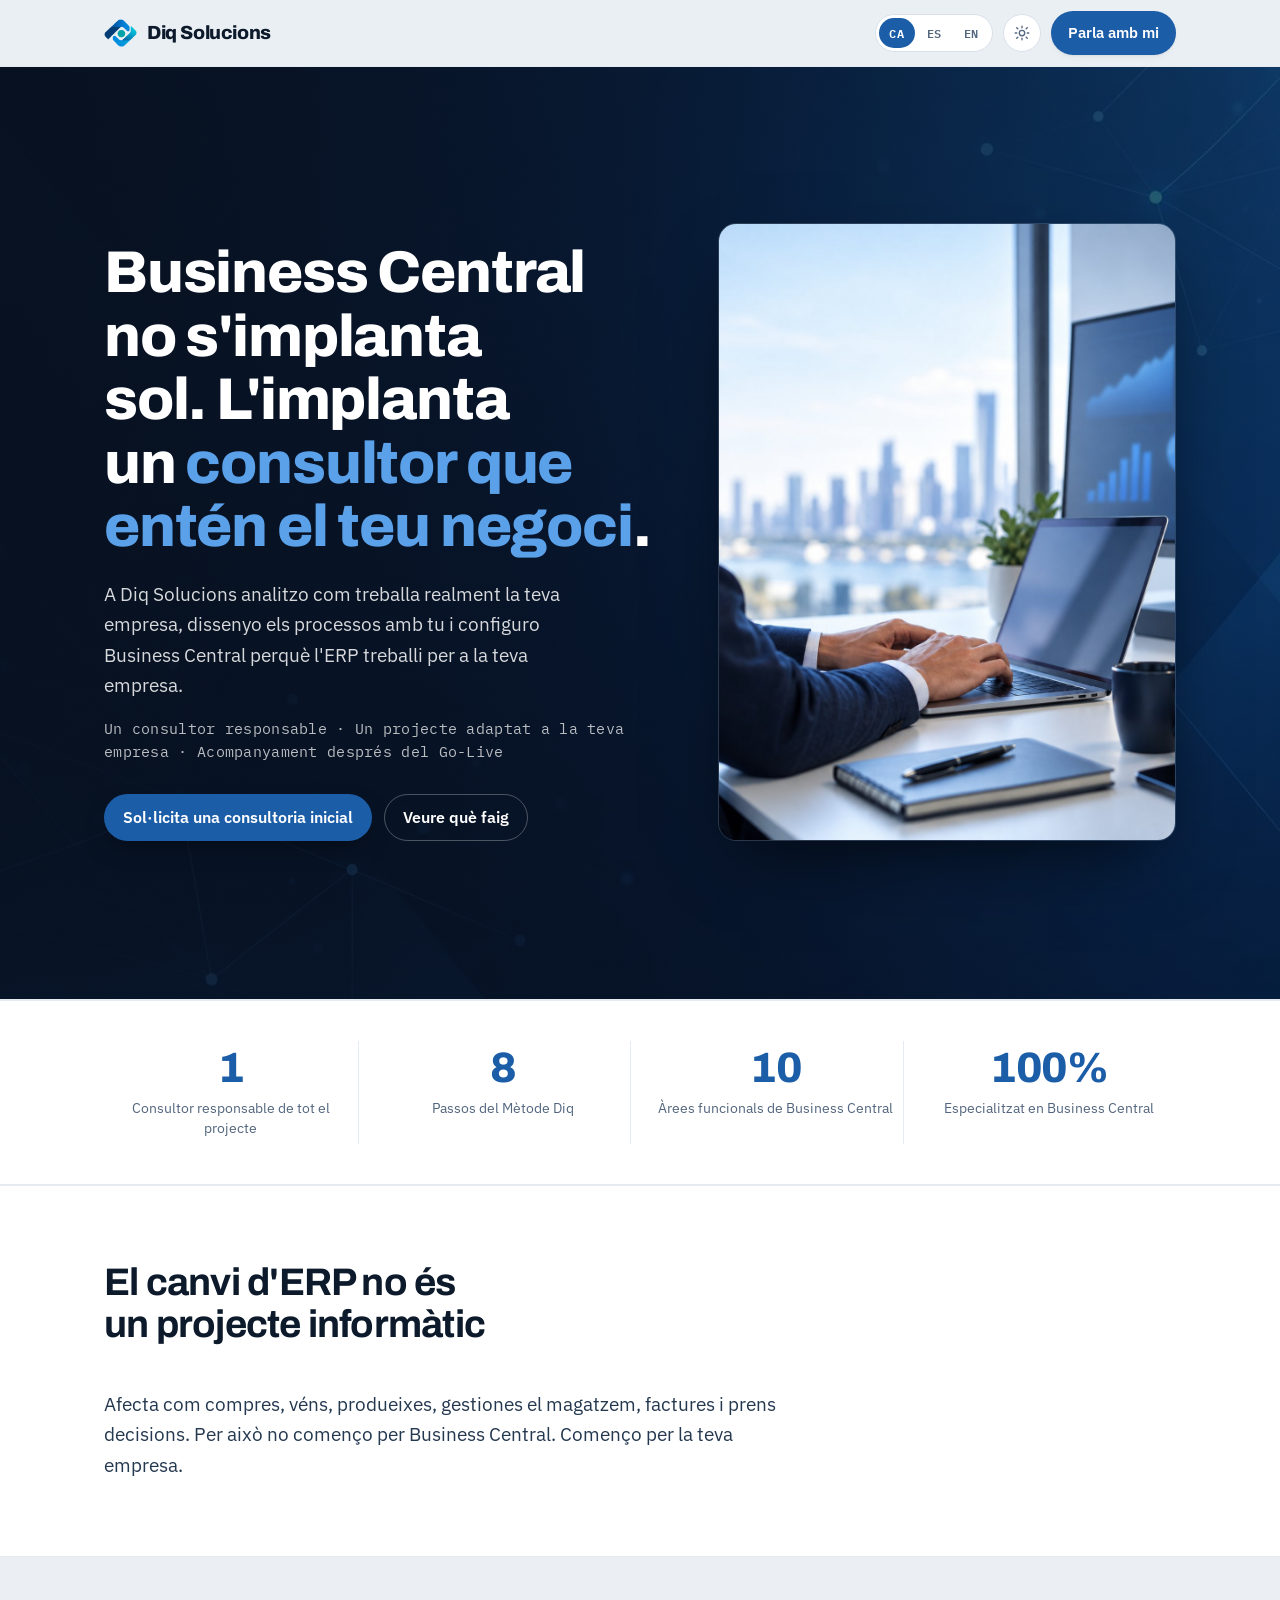
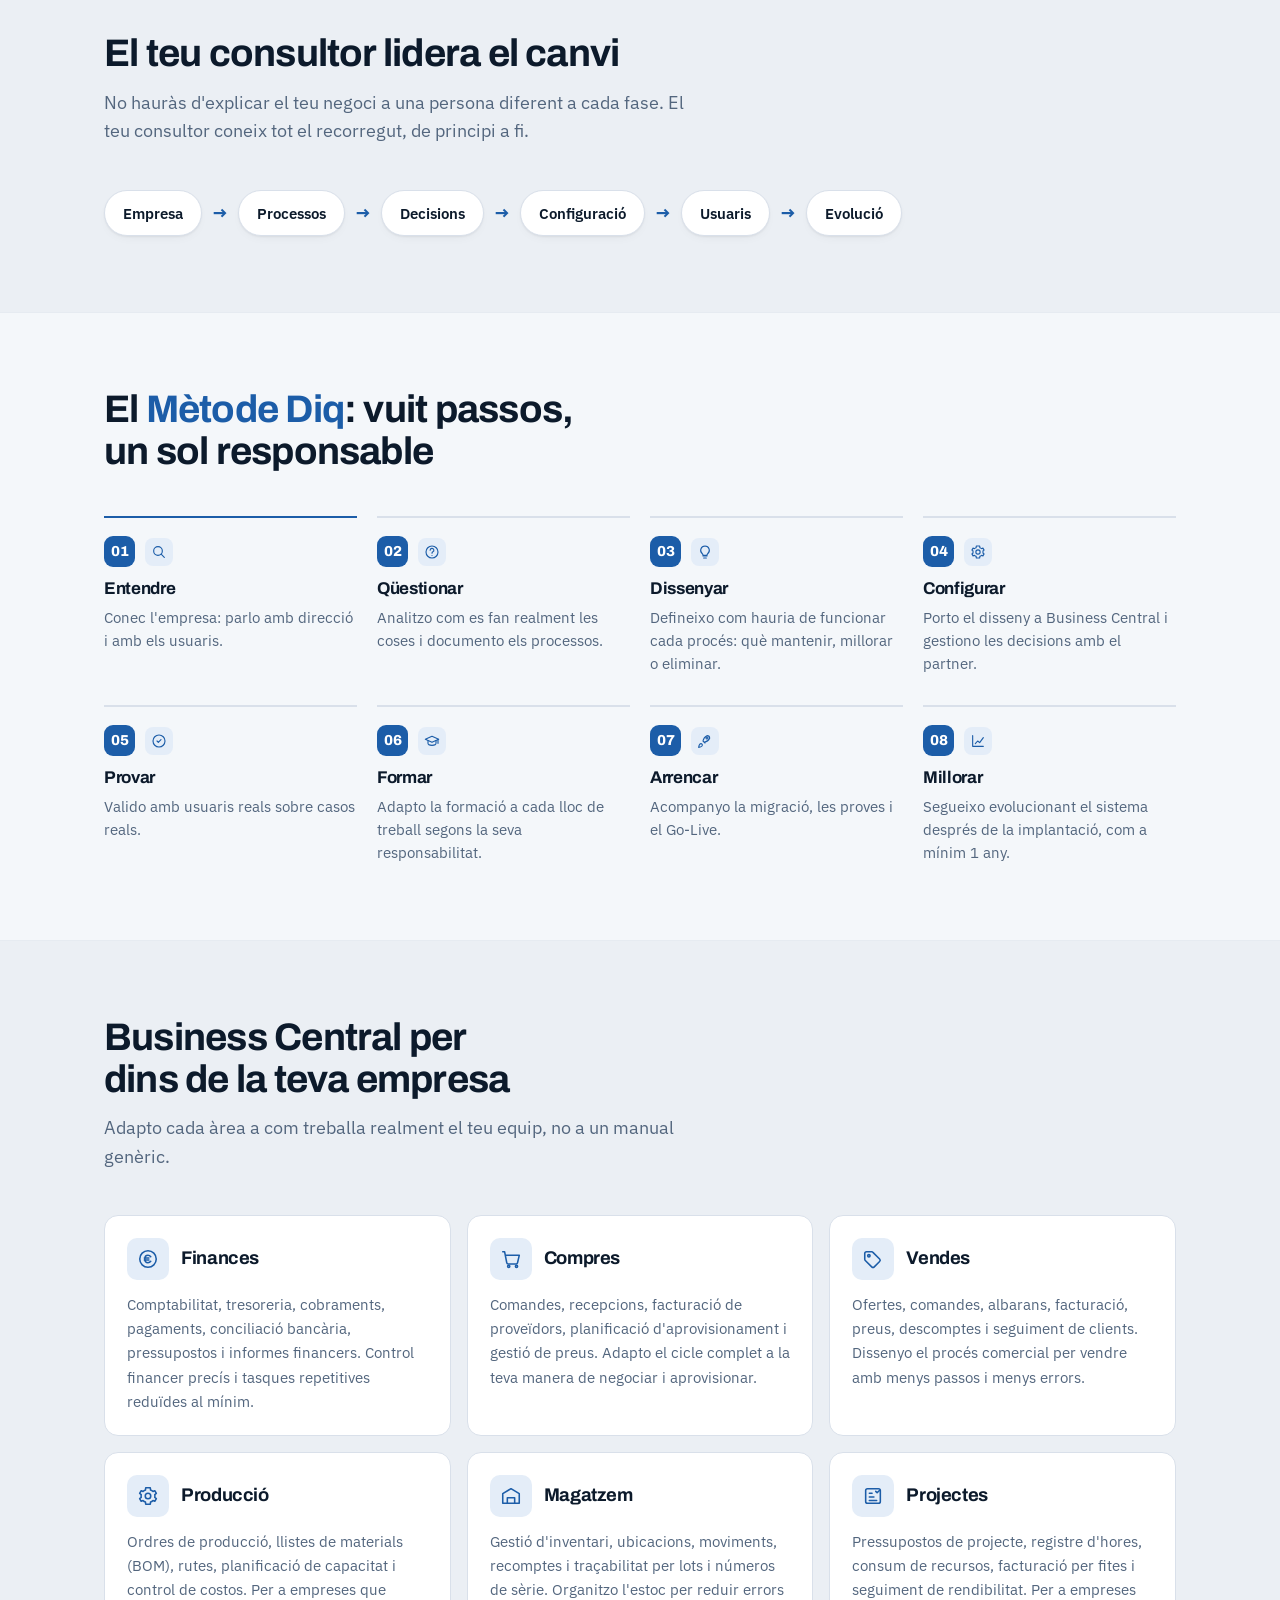
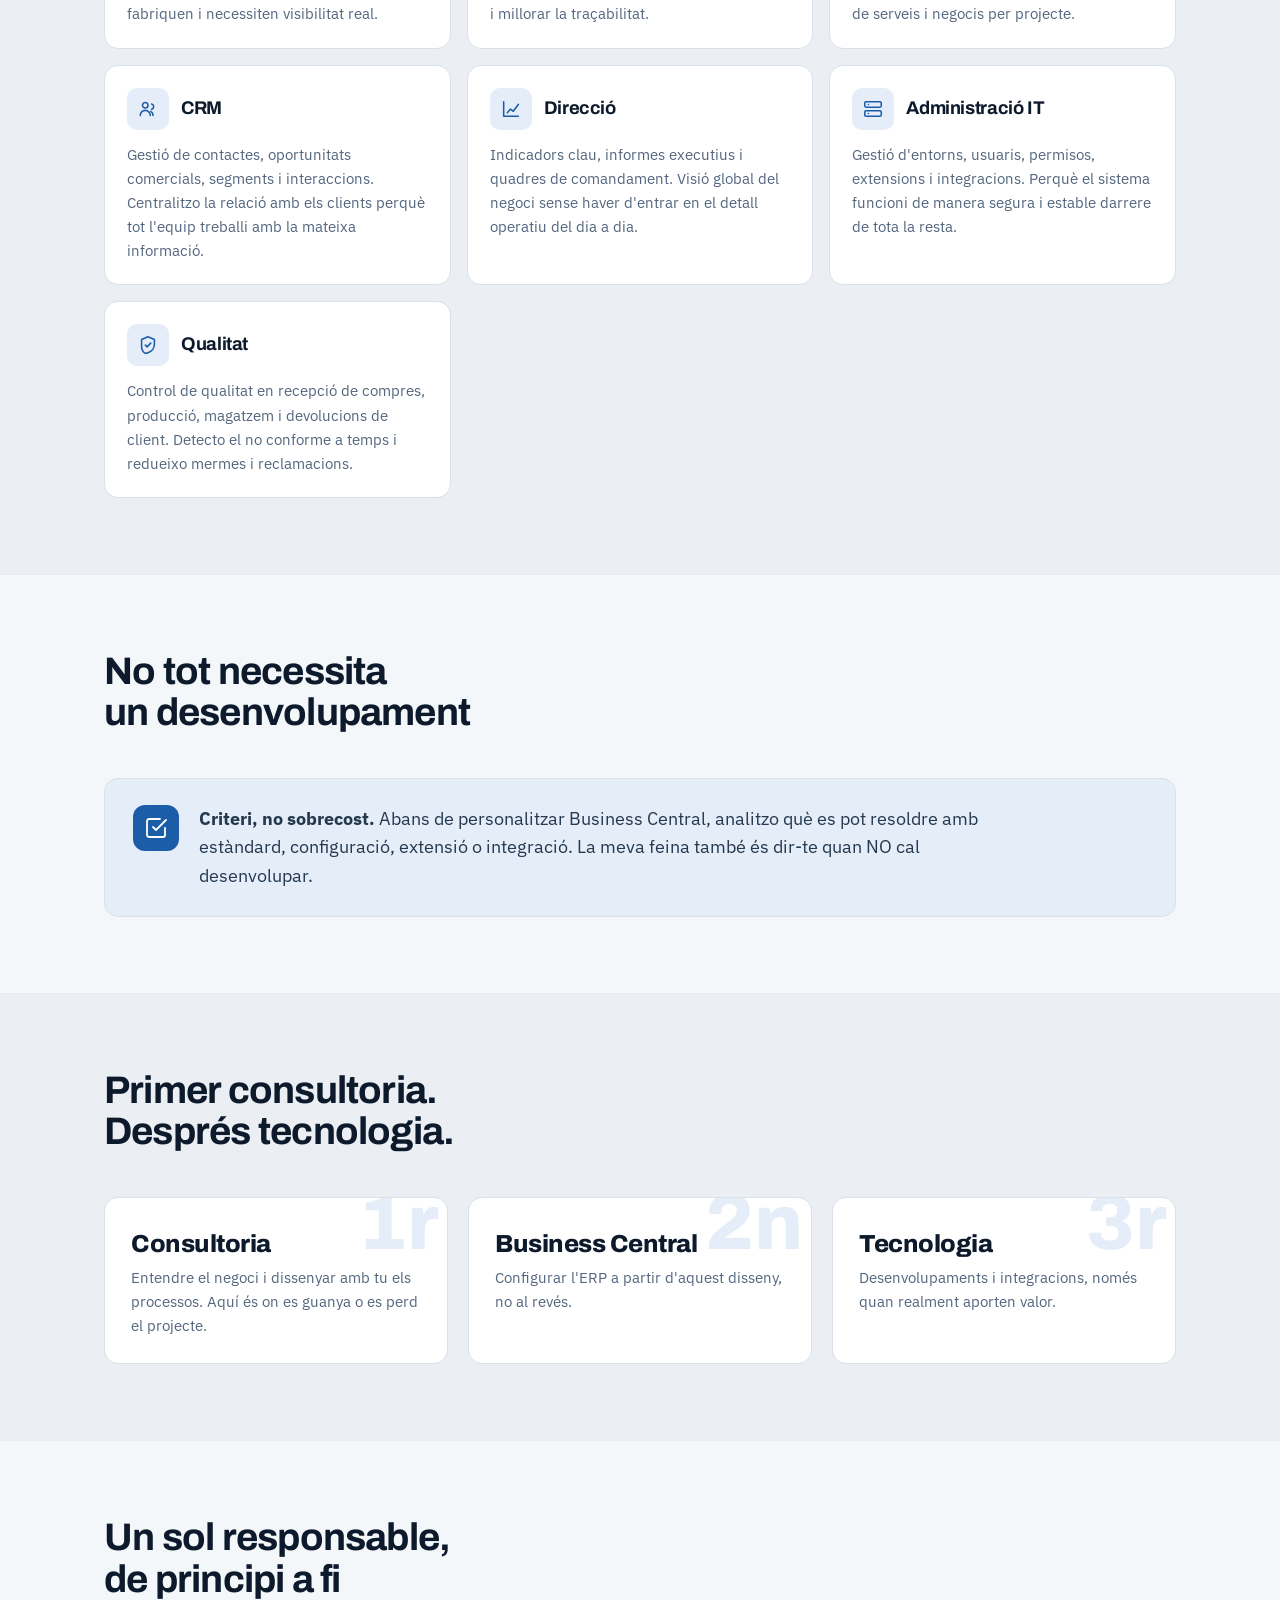
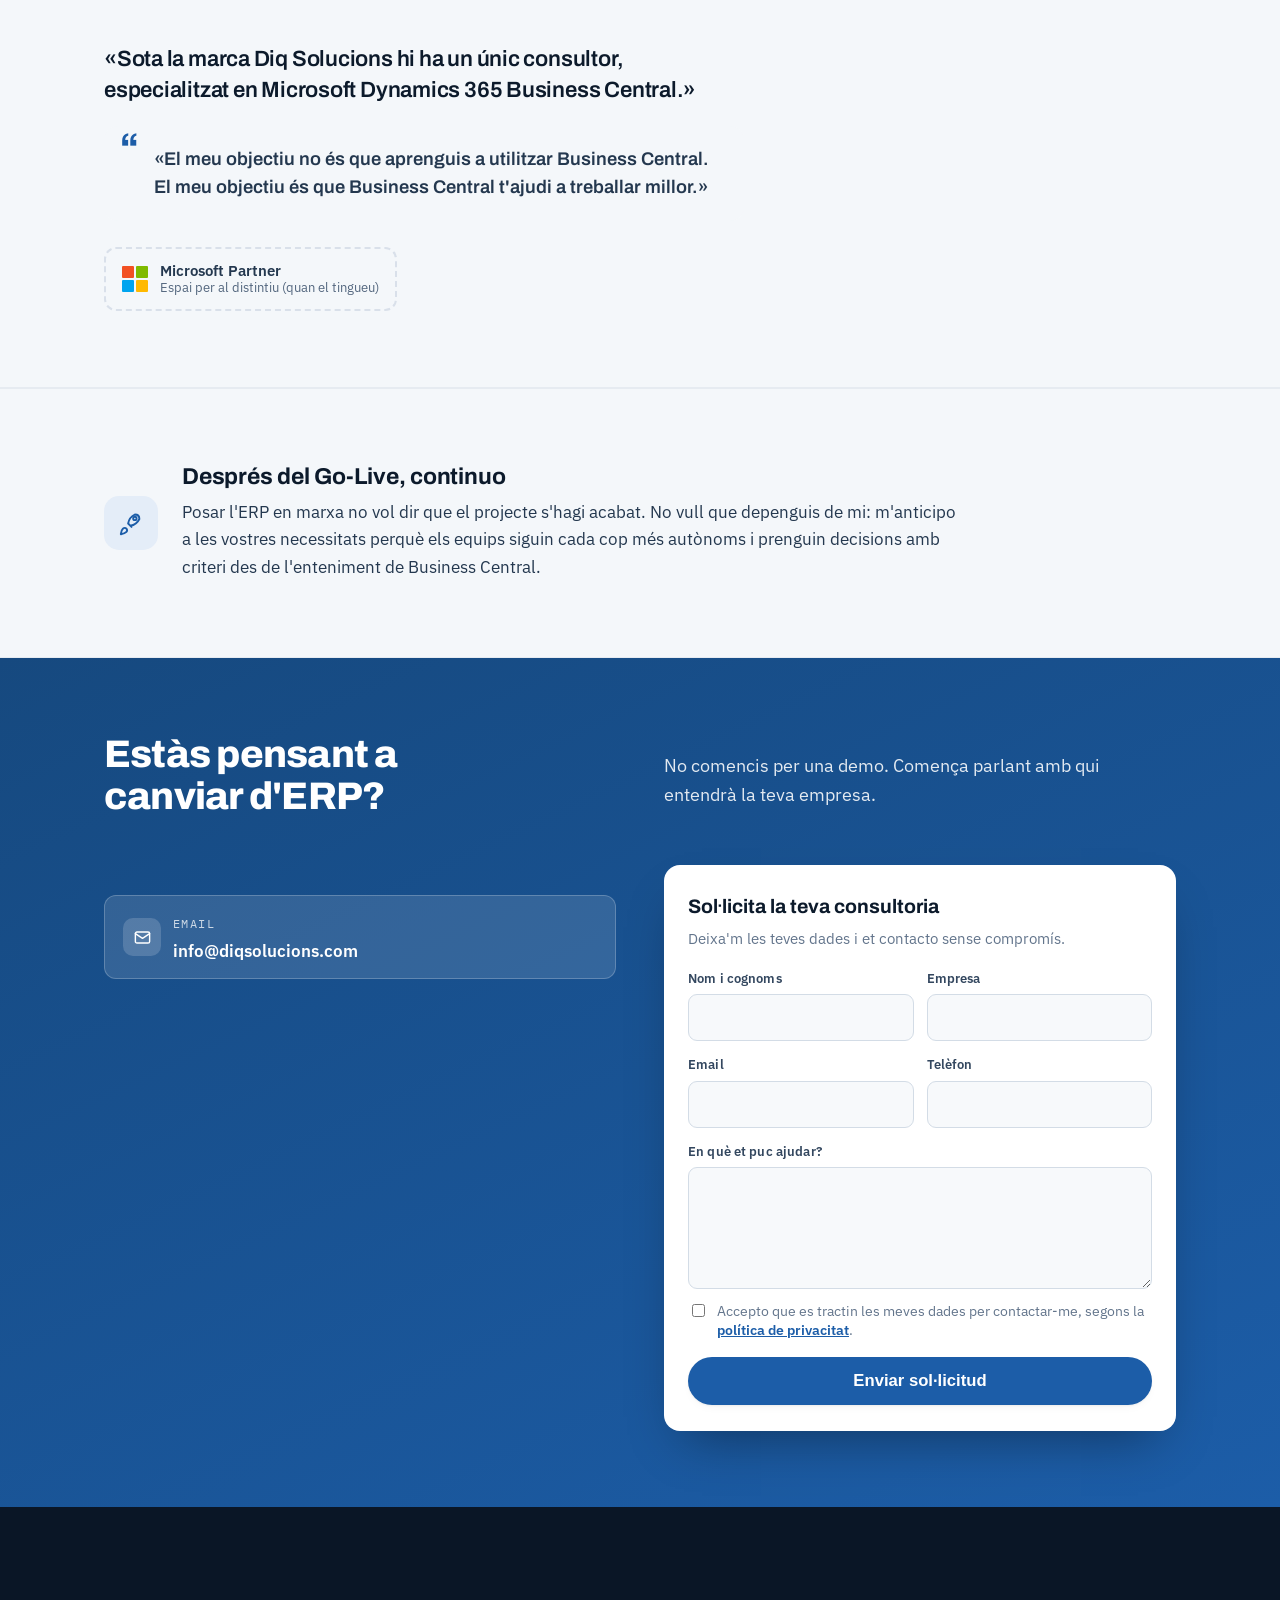
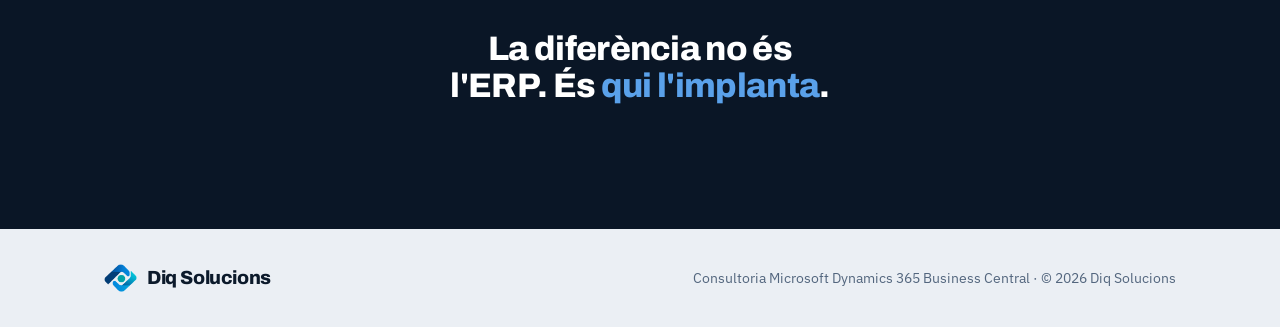
==== commit 26b9544c: "Elimina la línia d'Experiència/Especialitats sense completar a la secció Sobre Treu el placeholder "" ====
--- a/DiqSolucions/index.html
+++ b/DiqSolucions/index.html
@@ -98,7 +98,7 @@
     border-bottom:1px solid var(--line-soft);
   }
   .nav{display:flex;align-items:center;justify-content:space-between;gap:16px;height:66px}
-  .brand{display:flex;align-items:center;gap:10px;text-decoration:none;font-family:"Archivo";font-weight:800;font-size:1.12rem;letter-spacing:-.02em;color:var(--ink)}
+  .brand{display:flex;align-items:center;gap:10px;text-decoration:none;font-family:"Archivo";font-weight:800;font-size:1.12rem;letter-spacing:-.02em;color:var(--ink);white-space:nowrap;flex:none}
   .brand img{display:block;height:28px;width:auto;flex:none}
   .nav-right{display:flex;align-items:center;gap:10px}
   .langsw{display:inline-flex;background:var(--surface);border:1px solid var(--line);border-radius:999px;padding:3px;gap:2px}
@@ -240,8 +240,6 @@
   /* ---------- About quote & fields ---------- */
   .about-quote{position:relative;margin-top:20px;padding:20px 22px 20px 50px;background:var(--surface-2);border-radius:14px;font-family:"Archivo";font-weight:600;font-size:1.08rem;color:var(--ink);line-height:1.5}
   .about-quote::before{content:"\201C";position:absolute;top:.05em;left:16px;font-family:"Archivo";font-weight:800;font-size:2.2rem;line-height:1;color:var(--accent)}
-  .about-fields{display:flex;flex-wrap:wrap;gap:8px 26px;margin-top:16px;font-size:.88rem;color:var(--muted)}
-  .about-fields b{color:var(--ink-soft);font-weight:600}
 
   /* ---------- Tagline band ---------- */
   .tagband{background:#0A1626}
@@ -311,6 +309,11 @@
   }
   @media(max-width:620px){
     :root{font-size:16px}
+    .nav{gap:10px}
+    .brand{font-size:.98rem}
+    .brand img{height:24px}
+    .langsw{padding:2px}
+    .langsw button{padding:5px 8px}
     .nav .btn.contact-nav{display:none}
     .steps{grid-template-columns:1fr}
     .stat{border-right:0}
@@ -440,10 +443,6 @@
       <div class="about-grid">
         <div class="about-bio">
           <p class="big" data-i18n="about_big">«Sota la marca Diq Solucions hi ha un únic consultor, especialitzat en Microsoft Dynamics 365 Business Central.»</p>
-          <div class="about-fields">
-            <span><b data-i18n="about_lbl_exp">Experiència</b> · <span data-i18n="about_val_exp">[anys / projectes — a completar]</span></span>
-            <span><b data-i18n="about_lbl_spec">Especialitats</b> · <span data-i18n="about_val_spec">[àrees de BC — a completar]</span></span>
-          </div>
           <p class="about-quote" data-i18n="about_quote">«El meu objectiu no és que aprenguis a utilitzar Business Central. El meu objectiu és que Business Central t'ajudi a treballar millor.»</p>
           <div class="proof-row">
             <div class="partner-ph">
@@ -670,10 +669,6 @@
   nodev_body:{ca:'<strong>Criteri, no sobrecost.</strong> Abans de personalitzar Business Central, analitzo què es pot resoldre amb estàndard, configuració, extensió o integració. La meva feina també és dir-te quan NO cal desenvolupar.',es:'<strong>Criterio, no sobrecoste.</strong> Antes de personalizar Business Central analizo qué puede resolverse con estándar, configuración, extensión o integración. Mi trabajo también consiste en decirte cuándo NO hace falta desarrollar.',en:'<strong>Judgement, not overspend.</strong> Before customizing Business Central I look at what can be solved with standard, configuration, an extension or an integration. Part of my job is telling you when you don\'t need to develop.'},
   why_title:{ca:'Primer consultoria. Després tecnologia.',es:'Primero consultoría. Después tecnología.',en:'Consultancy first. Technology later.'},
   about_title:{ca:'Un sol responsable, de principi a fi',es:'Un solo responsable, de principio a fin',en:'One person responsible, end to end'},
-  about_lbl_exp:{ca:'Experiència',es:'Experiencia',en:'Experience'},
-  about_val_exp:{ca:'[anys / projectes — a completar]',es:'[años / proyectos — a completar]',en:'[years / projects — to complete]'},
-  about_lbl_spec:{ca:'Especialitats',es:'Especialidades',en:'Specialties'},
-  about_val_spec:{ca:'[àrees de BC — a completar]',es:'[áreas de BC — a completar]',en:'[BC areas — to complete]'},
   about_quote:{ca:'«El meu objectiu no és que aprenguis a utilitzar Business Central. El meu objectiu és que Business Central t\'ajudi a treballar millor.»',es:'«Mi objetivo no es que aprendas a utilizar Business Central. Mi objetivo es que Business Central te ayude a trabajar mejor.»',en:'"My goal isn\'t for you to learn how to use Business Central. My goal is for Business Central to help you work better."'},
   golive_title:{ca:'Després del Go-Live, continuo',es:'Después del Go-Live, continúo',en:'After go-live, I keep going'},
   golive_body:{ca:'Posar l\'ERP en marxa no vol dir que el projecte s\'hagi acabat. No vull que depenguis de mi: m\'anticipo a les vostres necessitats perquè els equips siguin cada cop més autònoms i prenguin decisions amb criteri des de l\'enteniment de Business Central.',es:'Poner el ERP en marcha no significa que el proyecto haya terminado. No quiero que dependas de mí: me anticipo a vuestras necesidades para que los equipos sean cada vez más autónomos y tomen decisiones con criterio desde el entendimiento de Business Central.',en:'Going live doesn\'t mean the project is over. I don\'t want you to depend on me: I anticipate your needs so your teams become ever more autonomous and make sound decisions from a real understanding of Business Central.'},
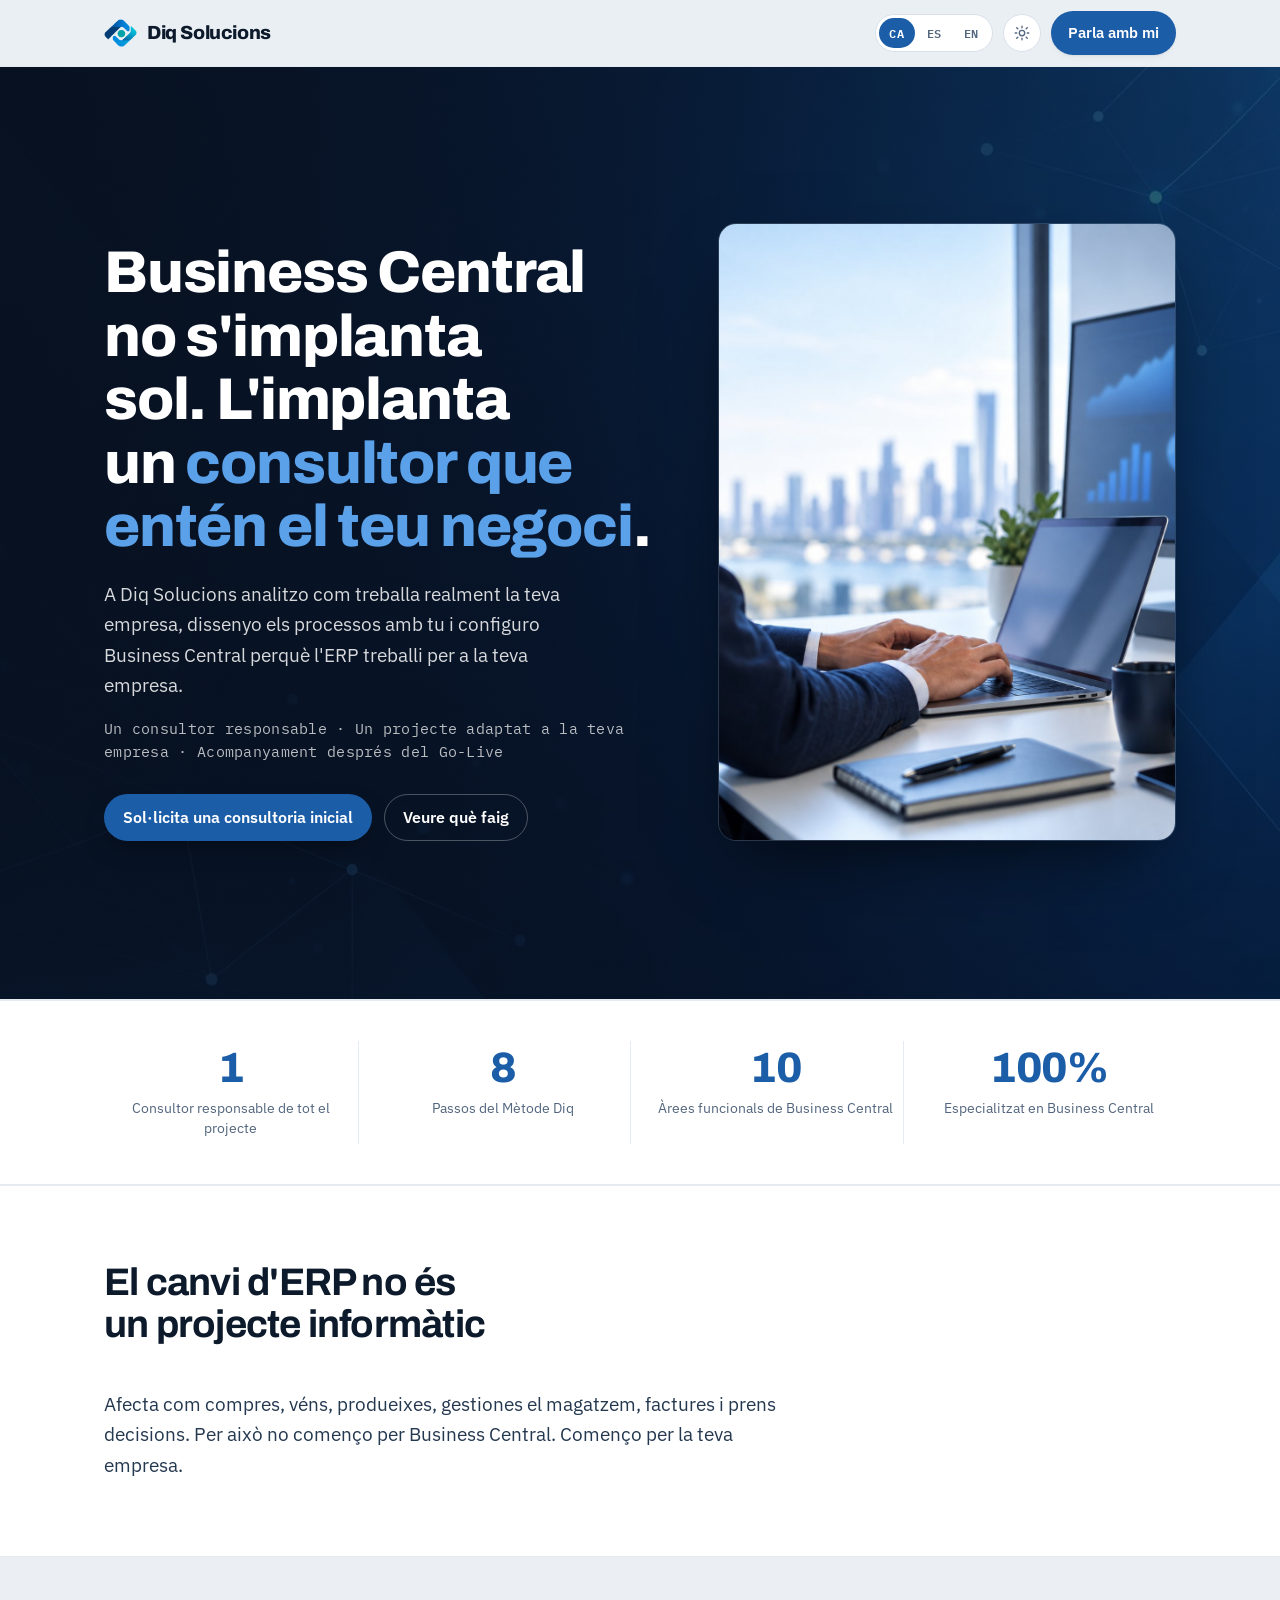
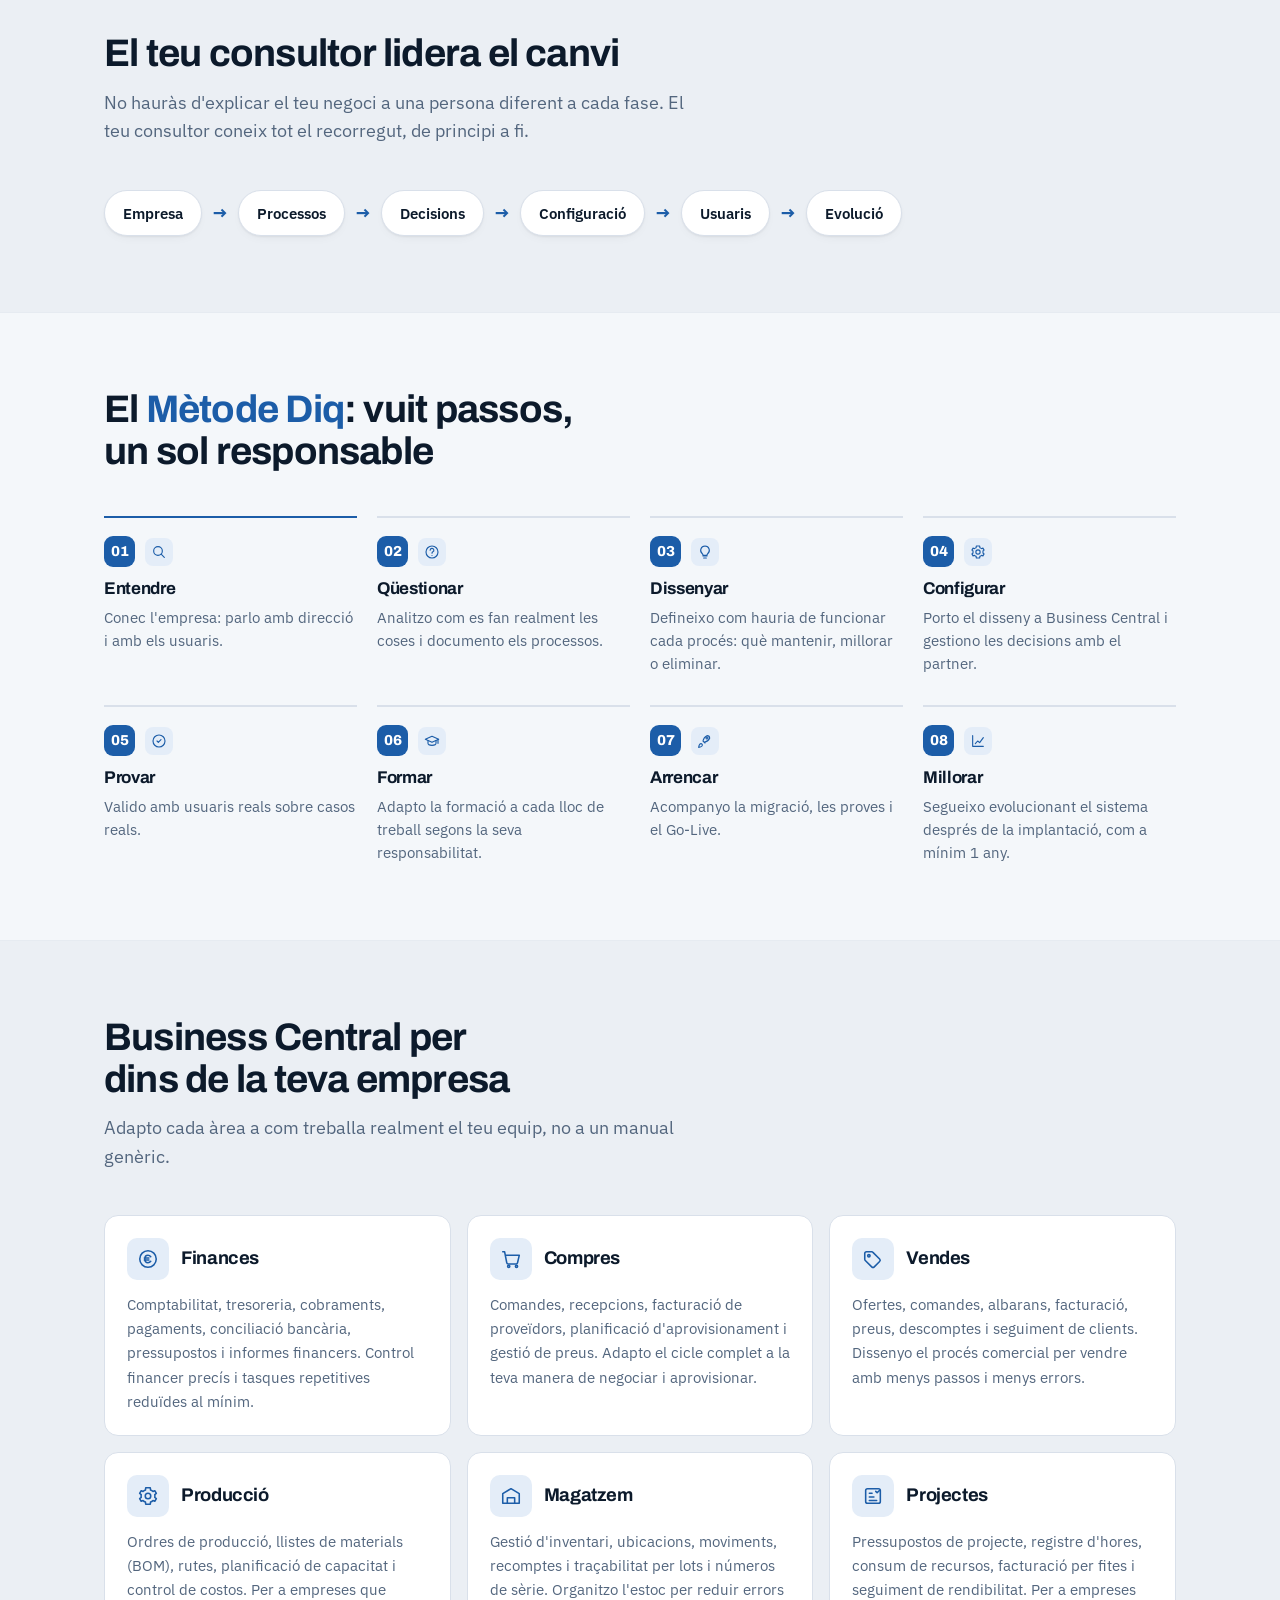
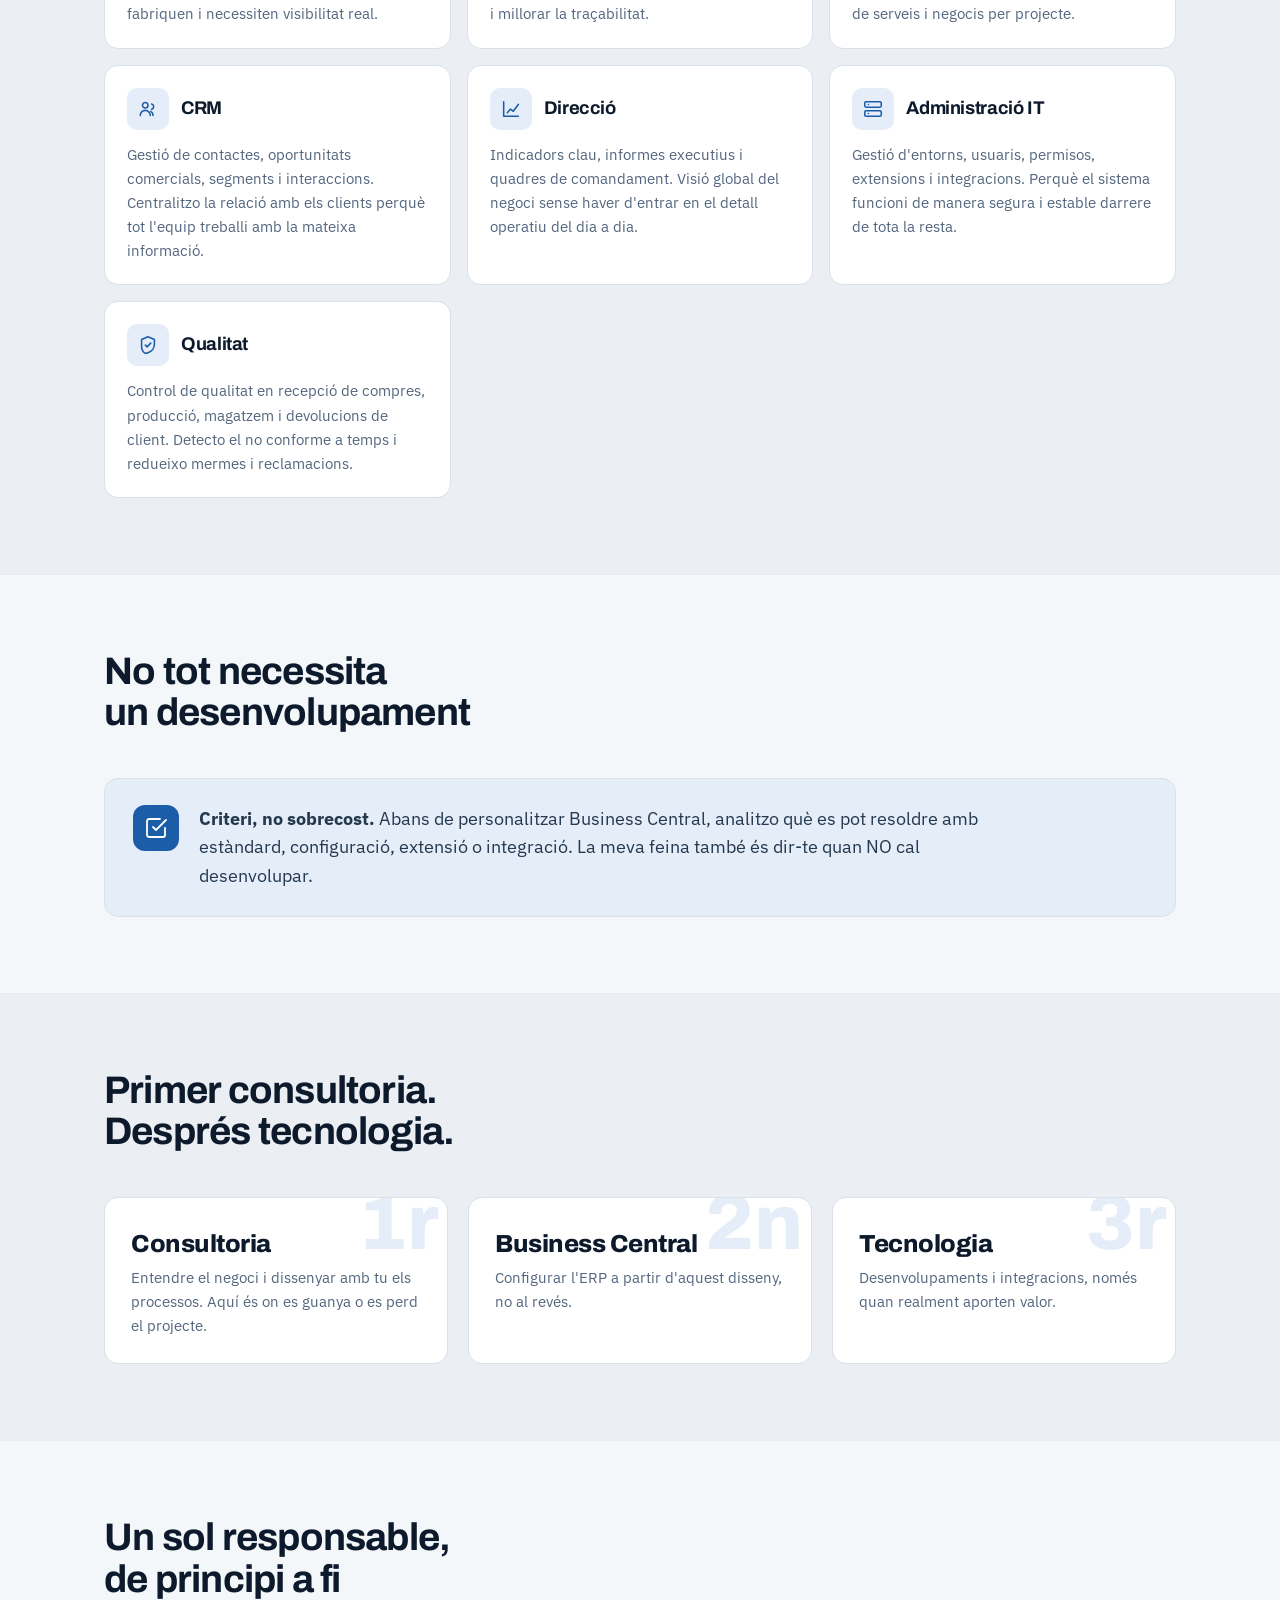
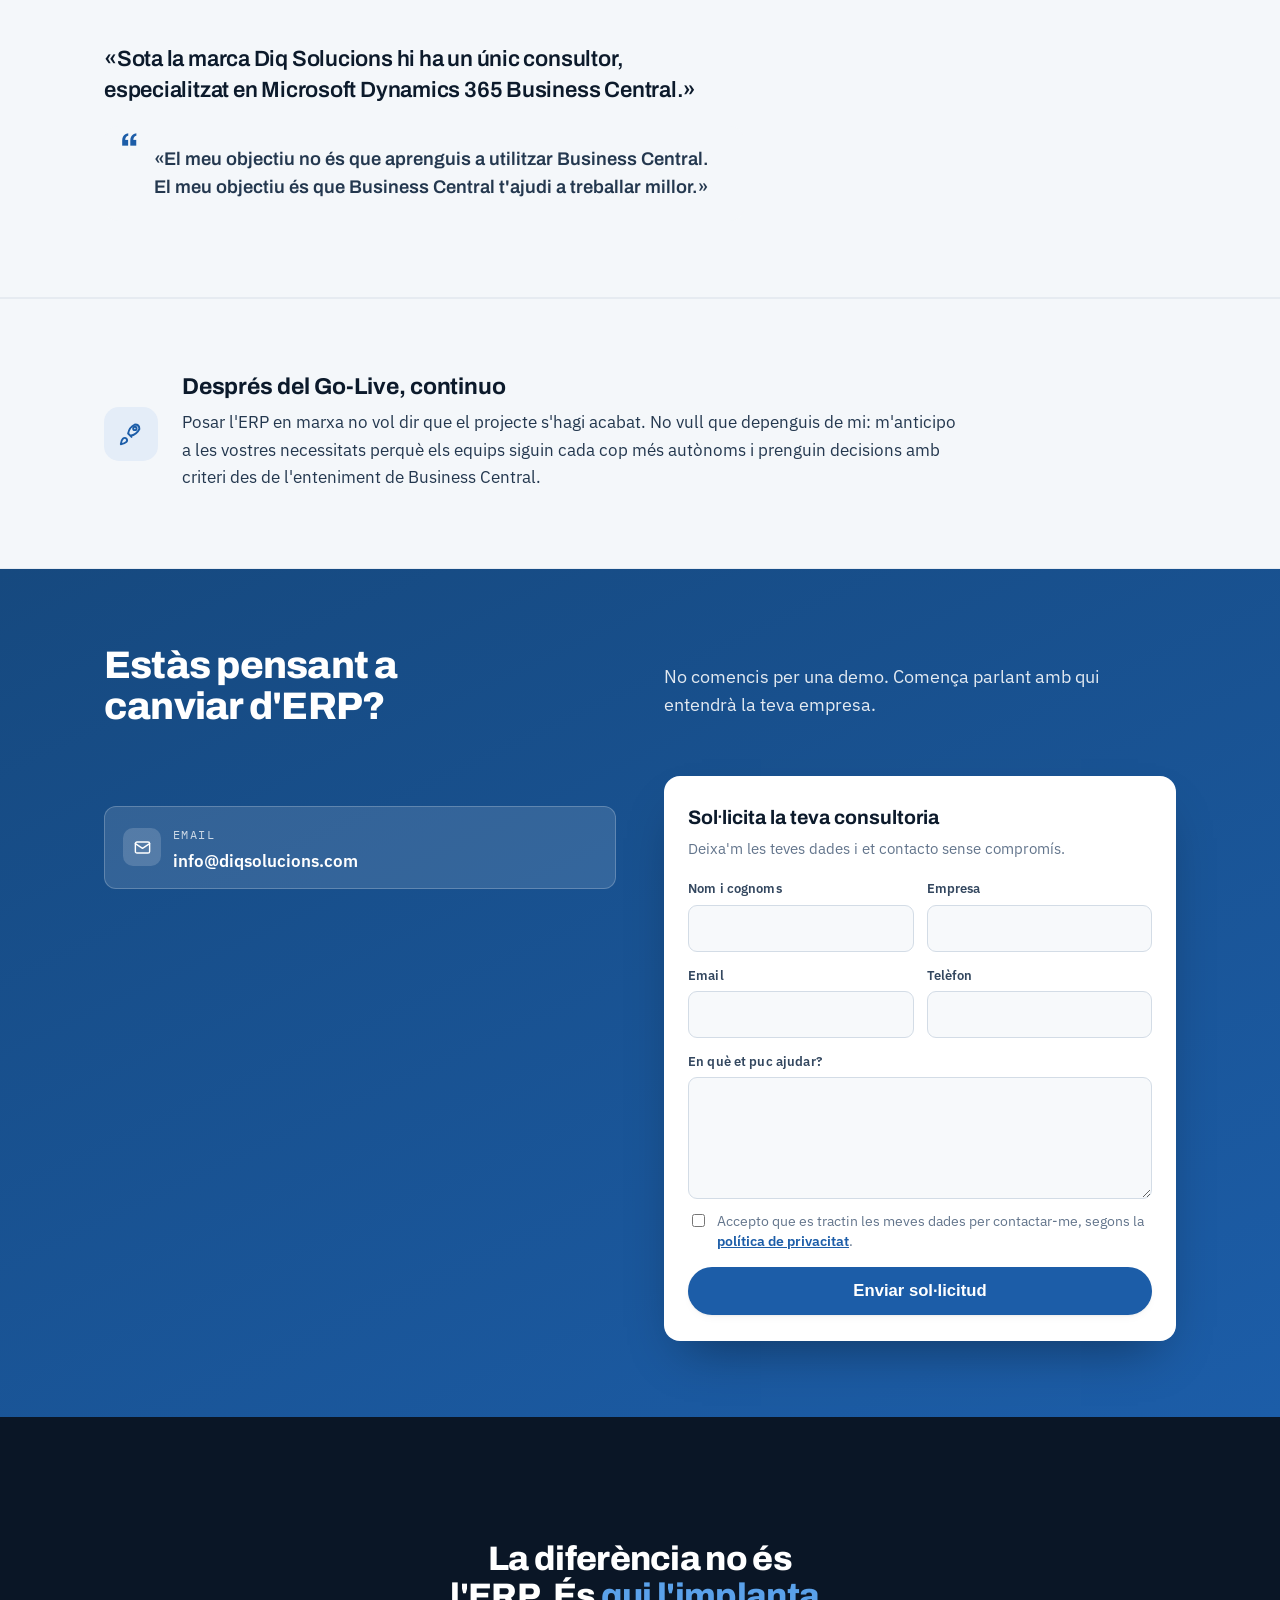
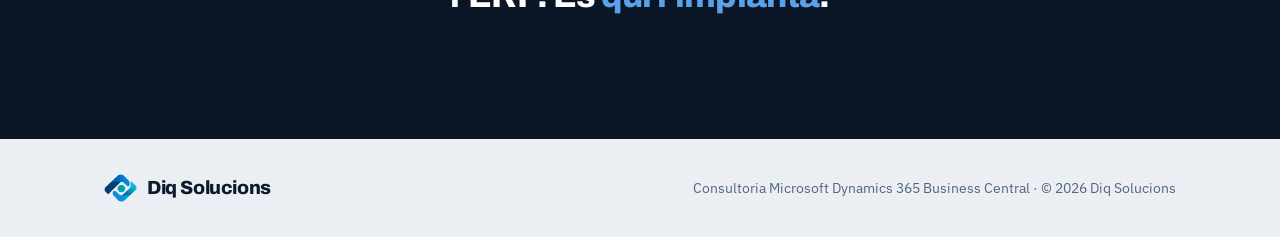
==== commit f4c867c6: "Afegeix la política de privacitat i elimina el distintiu de Microsoft Partner - Nova pàgina privacit" ====
--- a/DiqSolucions/index.html
+++ b/DiqSolucions/index.html
@@ -79,7 +79,7 @@
     transition:background-color .35s var(--ease-out),color .35s var(--ease-out);
   }
   /* smooth color-scheme swap on theme toggle */
-  header,.area,.why-card,.form-card,.panel,.chain .node,.partner-ph{
+  header,.area,.why-card,.form-card,.panel,.chain .node{
     transition:background-color .35s var(--ease-out),border-color .35s var(--ease-out),color .35s var(--ease-out),box-shadow .35s var(--ease-out);
   }
   h1,h2,h3{font-family:"Archivo",system-ui,sans-serif;line-height:1.08;text-wrap:balance;margin:0;letter-spacing:-.02em}
@@ -205,17 +205,6 @@
   .about-grid{max-width:640px}
   .about-bio .big{font-family:"Archivo";font-weight:600;font-size:1.3rem;line-height:1.4;color:var(--ink);letter-spacing:-.01em;margin-bottom:16px}
   .about-bio p{color:var(--ink-soft)}
-  .proof-row{display:flex;flex-wrap:wrap;gap:14px;margin-top:26px;align-items:center}
-  .partner-ph{
-    display:flex;align-items:center;gap:12px;border:2px dashed var(--line);border-radius:12px;
-    padding:12px 16px;background:var(--surface-2);color:var(--muted);
-  }
-  .partner-ph .mslogo{display:grid;grid-template-columns:1fr 1fr;gap:2px;width:26px;height:26px;flex:none}
-  .partner-ph .mslogo i{display:block;border-radius:1px}
-  .partner-ph .mslogo i:nth-child(1){background:#F25022}.partner-ph .mslogo i:nth-child(2){background:#7FBA00}
-  .partner-ph .mslogo i:nth-child(3){background:#00A4EF}.partner-ph .mslogo i:nth-child(4){background:#FFB900}
-  .partner-ph .pt{font-size:.76rem;line-height:1.3}
-  .partner-ph .pt b{color:var(--ink-soft);font-weight:600;display:block;font-size:.86rem}
 
   /* ---------- Lead / consultor chain ---------- */
   .lead-text{font-size:1.12rem;color:var(--ink-soft);max-width:62ch;line-height:1.6}
@@ -444,12 +433,6 @@
         <div class="about-bio">
           <p class="big" data-i18n="about_big">«Sota la marca Diq Solucions hi ha un únic consultor, especialitzat en Microsoft Dynamics 365 Business Central.»</p>
           <p class="about-quote" data-i18n="about_quote">«El meu objectiu no és que aprenguis a utilitzar Business Central. El meu objectiu és que Business Central t'ajudi a treballar millor.»</p>
-          <div class="proof-row">
-            <div class="partner-ph">
-              <span class="mslogo"><i></i><i></i><i></i><i></i></span>
-              <span class="pt"><b>Microsoft Partner</b><span data-i18n="about_partner">Espai per al distintiu (quan el tingueu)</span></span>
-            </div>
-          </div>
         </div>
       </div>
     </div>
@@ -526,7 +509,7 @@
    posant el correu on vols rebre les sol·licituds, i enganxa-la aquí. */
 const FORM = {
   accessKey: "LA_TEVA_ACCESS_KEY_WEB3FORMS",  // ← enganxa aquí la clau de Web3Forms
-  privacyUrl: "#"                              // ← enllaç a la política de privacitat (quan en tingueu)
+  privacyUrl: "privacitat.html"
 };
 
 /* Xifres de la banda de prova social. Pots canviar els valors quan tinguis
@@ -674,7 +657,6 @@
   golive_body:{ca:'Posar l\'ERP en marxa no vol dir que el projecte s\'hagi acabat. No vull que depenguis de mi: m\'anticipo a les vostres necessitats perquè els equips siguin cada cop més autònoms i prenguin decisions amb criteri des de l\'enteniment de Business Central.',es:'Poner el ERP en marcha no significa que el proyecto haya terminado. No quiero que dependas de mí: me anticipo a vuestras necesidades para que los equipos sean cada vez más autónomos y tomen decisiones con criterio desde el entendimiento de Business Central.',en:'Going live doesn\'t mean the project is over. I don\'t want you to depend on me: I anticipate your needs so your teams become ever more autonomous and make sound decisions from a real understanding of Business Central.'},
   tagline:{ca:'La diferència no és l\'ERP. És <span class="hl">qui l\'implanta</span>.',es:'La diferencia no está en el ERP. Está en <span class="hl">quién lo implanta</span>.',en:'The difference isn\'t the ERP. It\'s <span class="hl">who implements it</span>.'},
   about_big:{ca:'«Sota la marca Diq Solucions hi ha un únic consultor, especialitzat en Microsoft Dynamics 365 Business Central.»',es:'«Bajo la marca Diq Solucions hay un único consultor, especializado en Microsoft Dynamics 365 Business Central.»',en:'"Behind the Diq Solucions brand is a single consultant, specialized in Microsoft Dynamics 365 Business Central."'},
-  about_partner:{ca:'Espai per al distintiu (quan el tingueu)',es:'Espacio para el distintivo (cuando lo tengáis)',en:'Space for the badge (once available)'},
   contact_title:{ca:'Estàs pensant a canviar d\'ERP?',es:'¿Estás pensando en cambiar de ERP?',en:'Thinking about switching ERP?'},
   contact_sub:{ca:'No comencis per una demo. Comença parlant amb qui entendrà la teva empresa.',es:'No empieces por una demo. Empieza hablando con quien va a entender tu empresa.',en:'Don\'t start with a demo. Start by talking to someone who will understand your business.'},
   contact_email_label:{ca:'Email',es:'Email',en:'Email'},
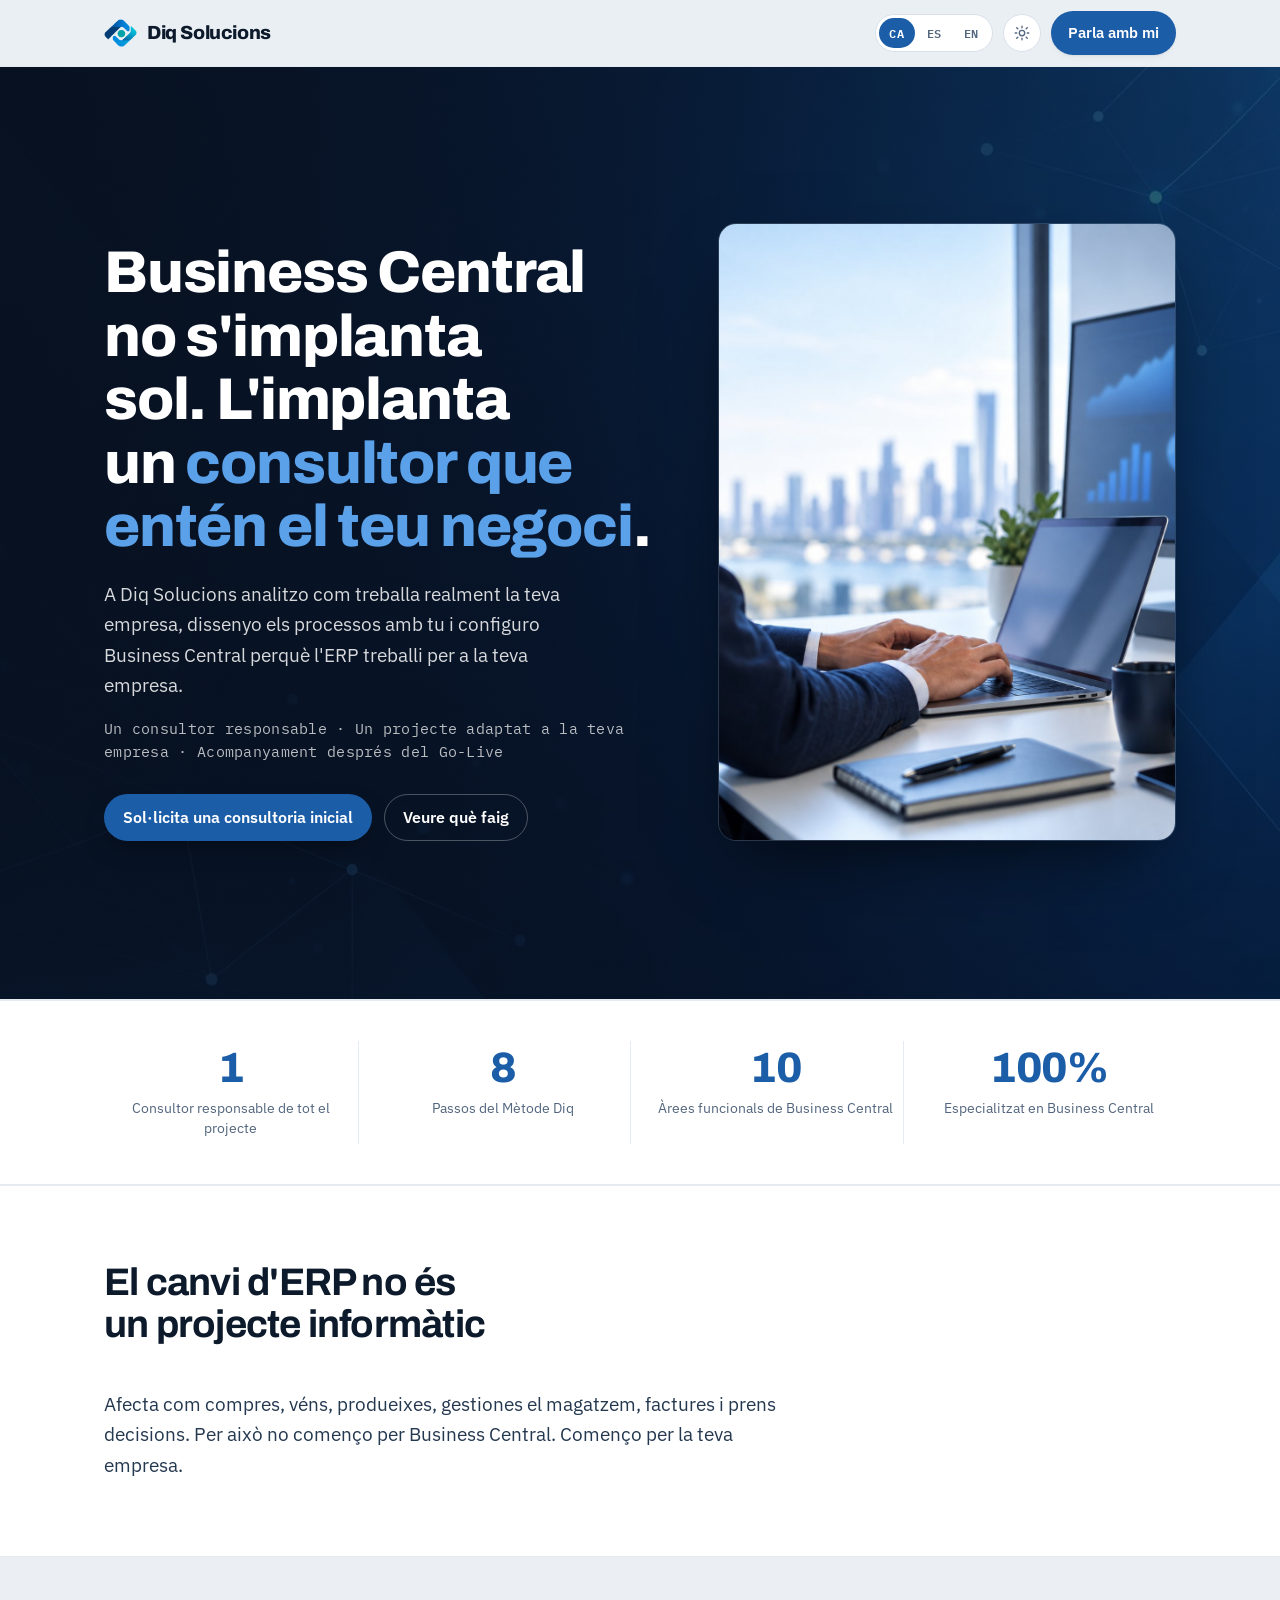
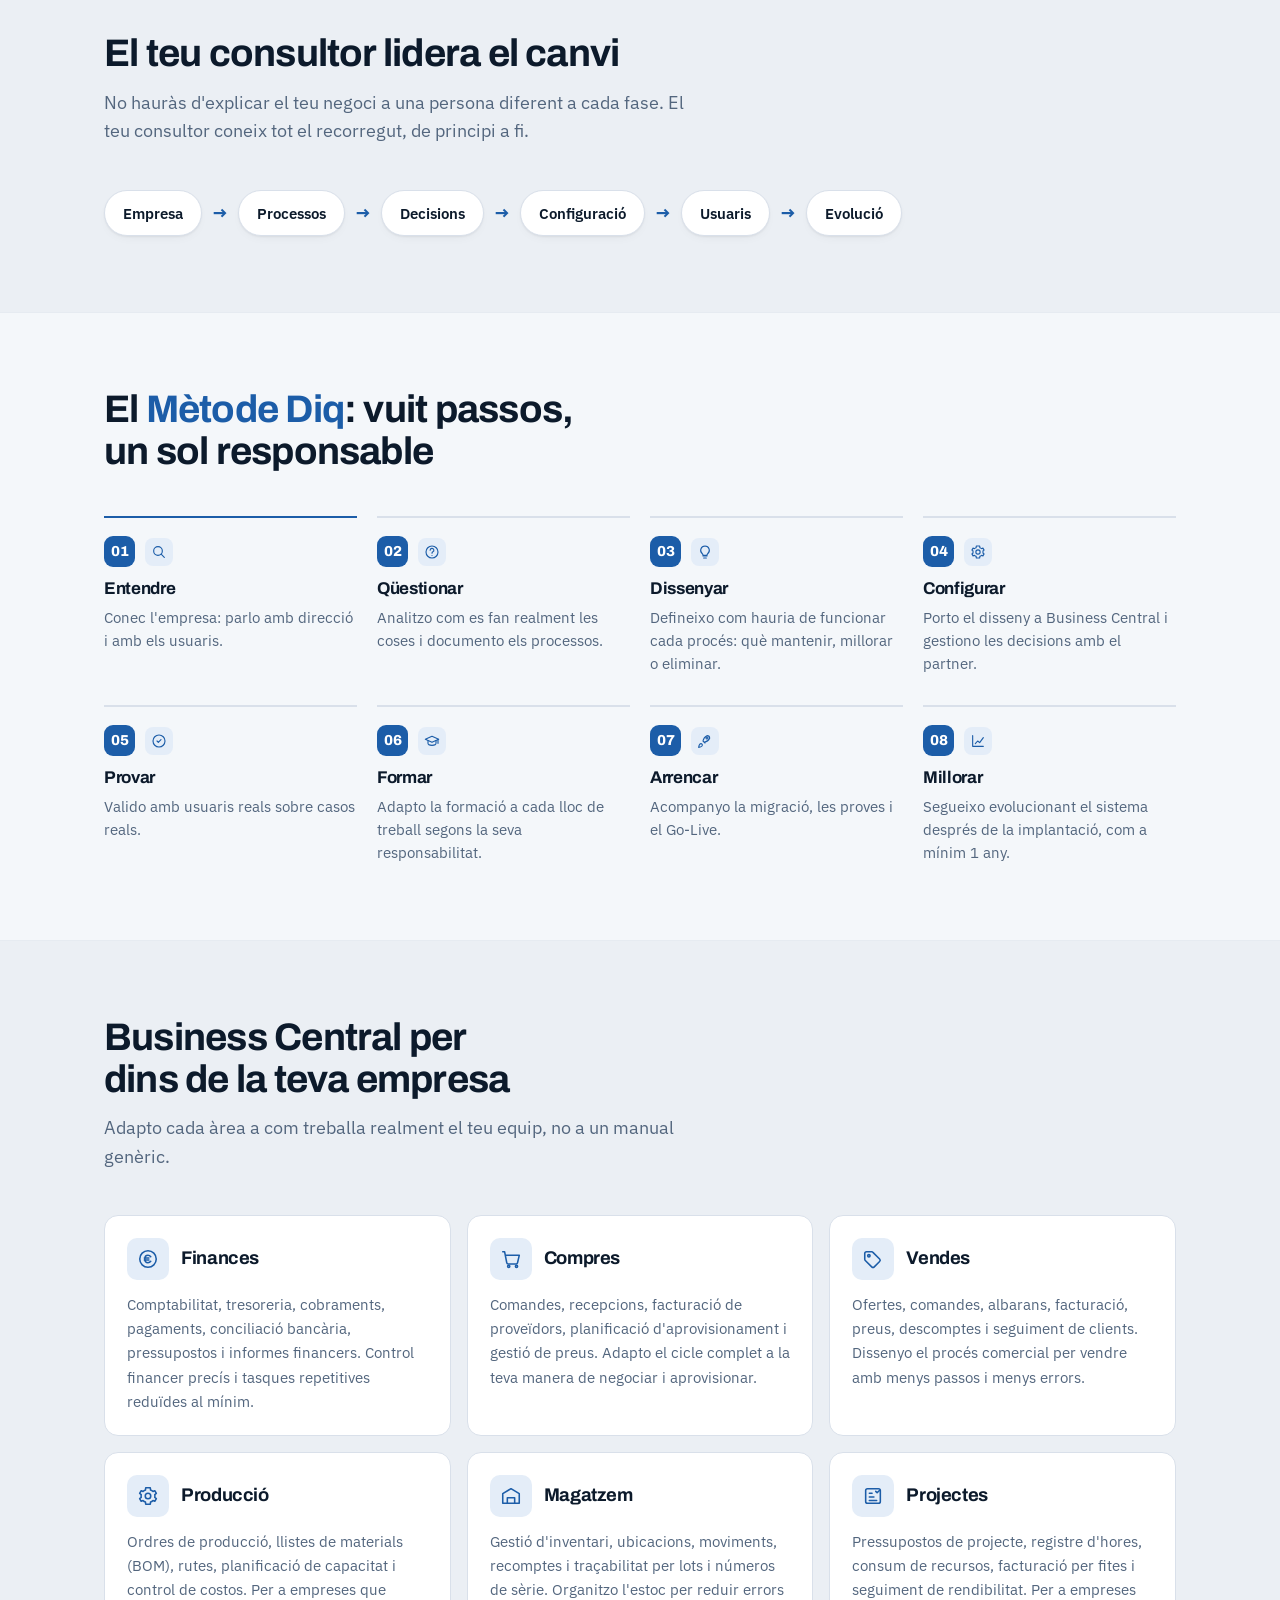
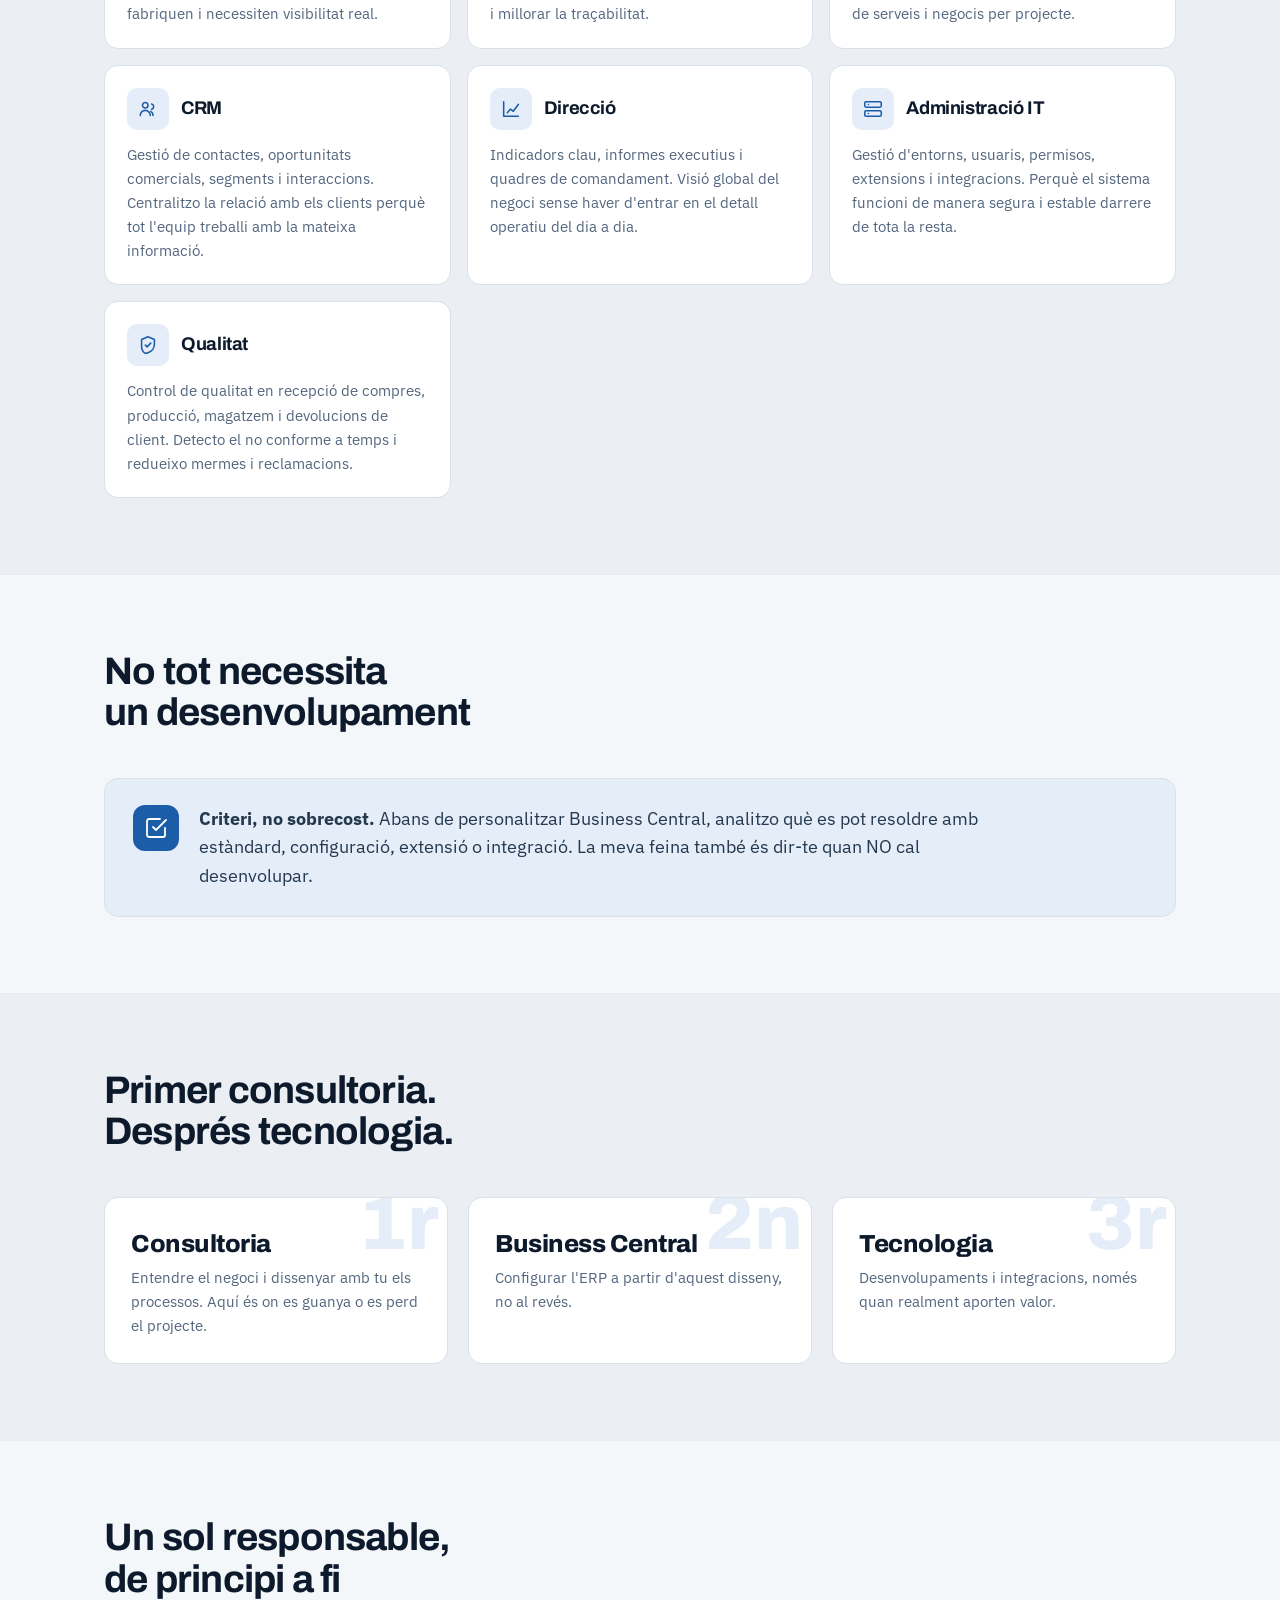
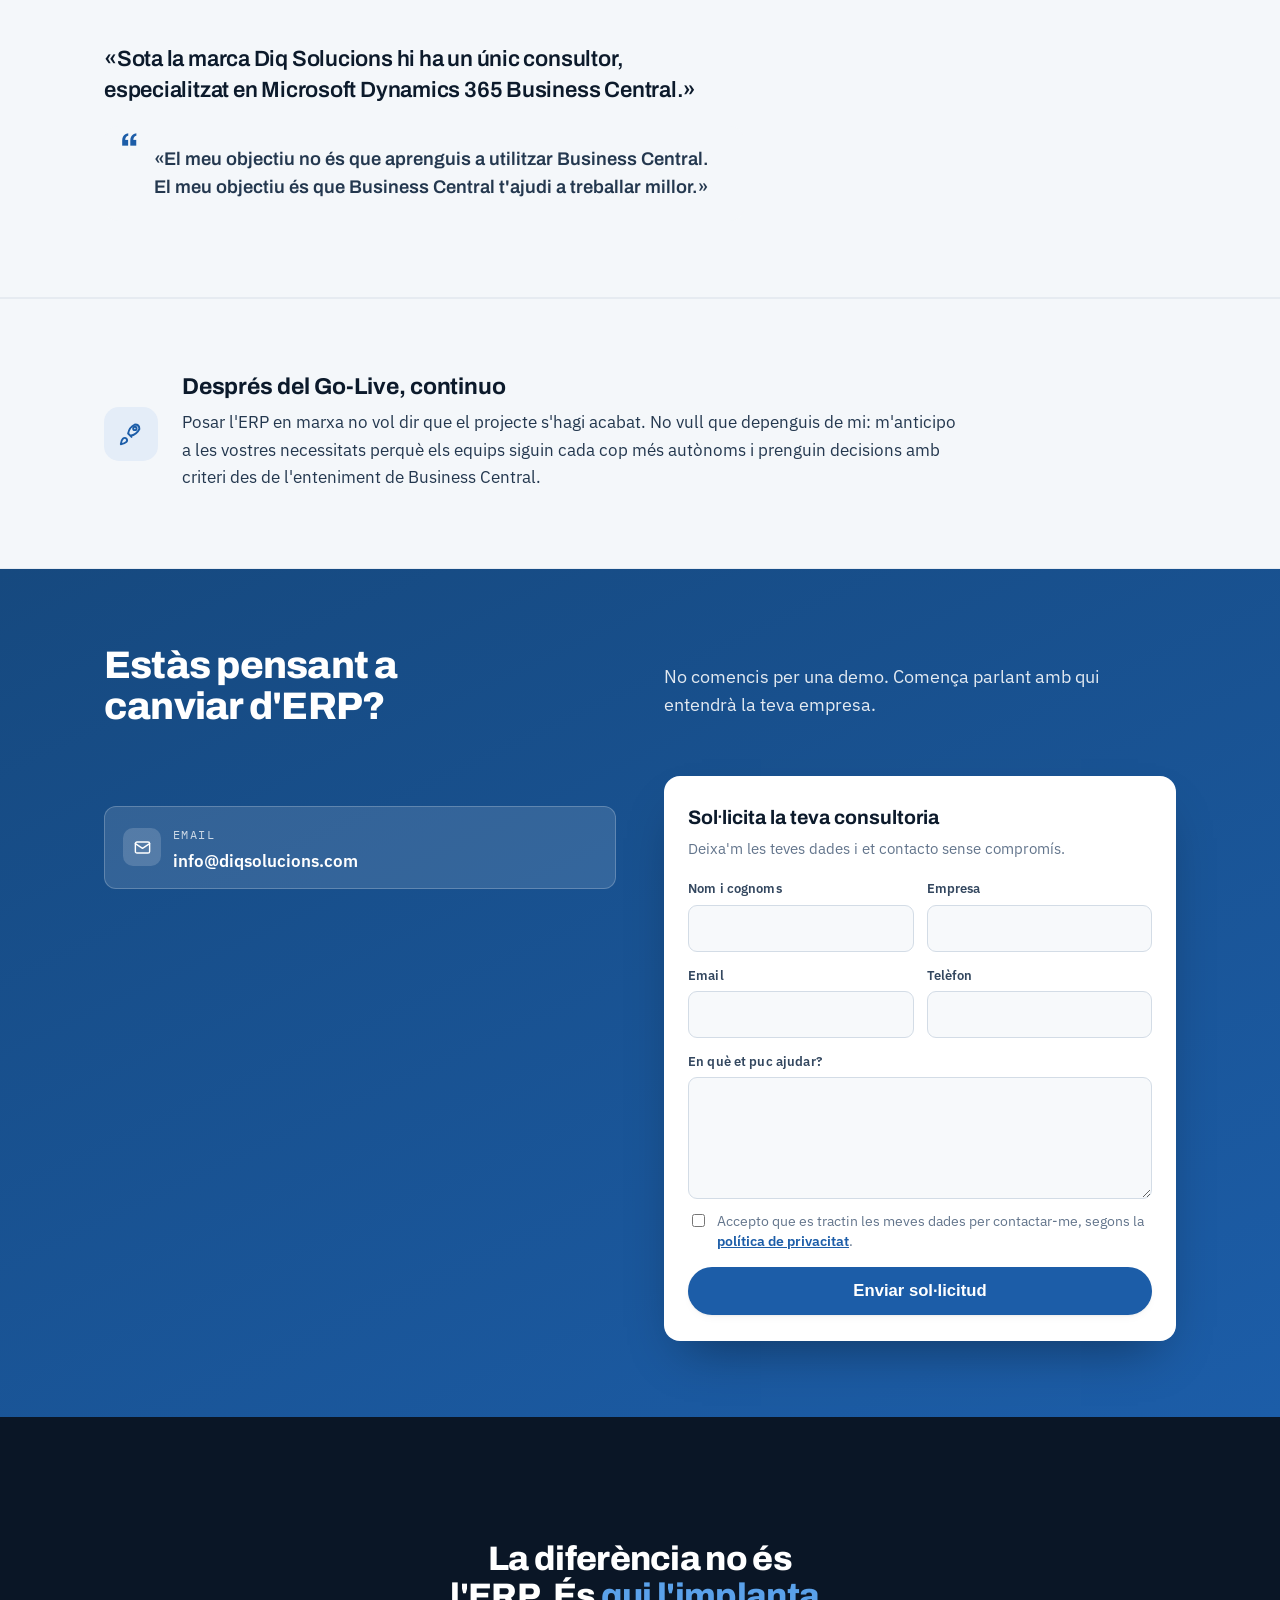
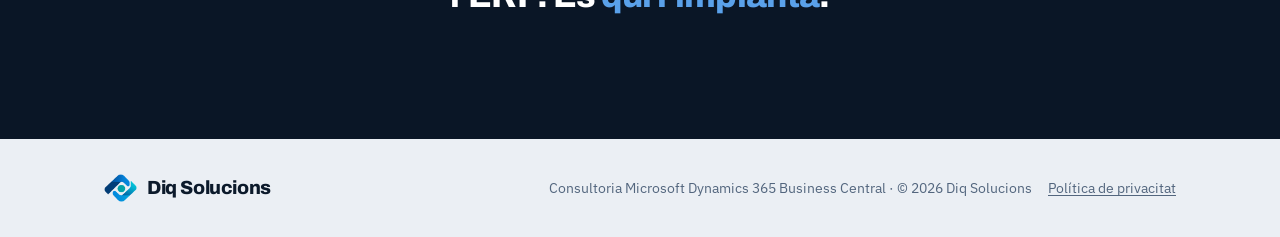
==== commit cc4ba764: "Afegeix l'enllaç a la política de privacitat també al peu de pàgina L'enllaç només existia dins la c" ====
--- a/DiqSolucions/index.html
+++ b/DiqSolucions/index.html
@@ -279,6 +279,9 @@
   /* ---------- Footer ---------- */
   footer{background:var(--bg);padding:34px 0}
   .foot{display:flex;align-items:center;justify-content:space-between;gap:16px;flex-wrap:wrap;color:var(--muted);font-size:.85rem}
+  .foot-links{display:flex;align-items:center;gap:16px;flex-wrap:wrap}
+  .foot-links a{color:var(--muted);text-decoration:underline;text-underline-offset:2px}
+  .foot-links a:hover{color:var(--accent)}
 
   .fade{opacity:0;transform:translateY(10px);transition:opacity .5s var(--ease-out),transform .5s var(--ease-out)}
   .fade.in{opacity:1;transform:none}
@@ -495,7 +498,10 @@
 <footer>
   <div class="wrap foot">
     <a class="brand" href="#top"><img src="assets/icon-mark.png" alt="">Diq Solucions</a>
-    <span data-i18n="footer">Consultoria Microsoft Dynamics 365 Business Central · © 2026 Diq Solucions</span>
+    <div class="foot-links">
+      <span data-i18n="footer">Consultoria Microsoft Dynamics 365 Business Central · © 2026 Diq Solucions</span>
+      <a href="privacitat.html" data-i18n="footer_privacy">Política de privacitat</a>
+    </div>
   </div>
 </footer>
 
@@ -661,6 +667,7 @@
   contact_sub:{ca:'No comencis per una demo. Comença parlant amb qui entendrà la teva empresa.',es:'No empieces por una demo. Empieza hablando con quien va a entender tu empresa.',en:'Don\'t start with a demo. Start by talking to someone who will understand your business.'},
   contact_email_label:{ca:'Email',es:'Email',en:'Email'},
   footer:{ca:'Consultoria Microsoft Dynamics 365 Business Central · © 2026 Diq Solucions',es:'Consultoría Microsoft Dynamics 365 Business Central · © 2026 Diq Solucions',en:'Microsoft Dynamics 365 Business Central consultancy · © 2026 Diq Solucions'},
+  footer_privacy:{ca:'Política de privacitat',es:'Política de privacidad',en:'Privacy policy'},
   form_title:{ca:'Sol·licita la teva consultoria',es:'Solicita tu consultoría',en:'Request your consultation'},
   form_sub:{ca:'Deixa\'m les teves dades i et contacto sense compromís.',es:'Déjame tus datos y te contacto sin compromiso.',en:'Leave your details and I\'ll get back to you, no strings attached.'},
   f_name:{ca:'Nom i cognoms',es:'Nombre y apellidos',en:'Full name'},
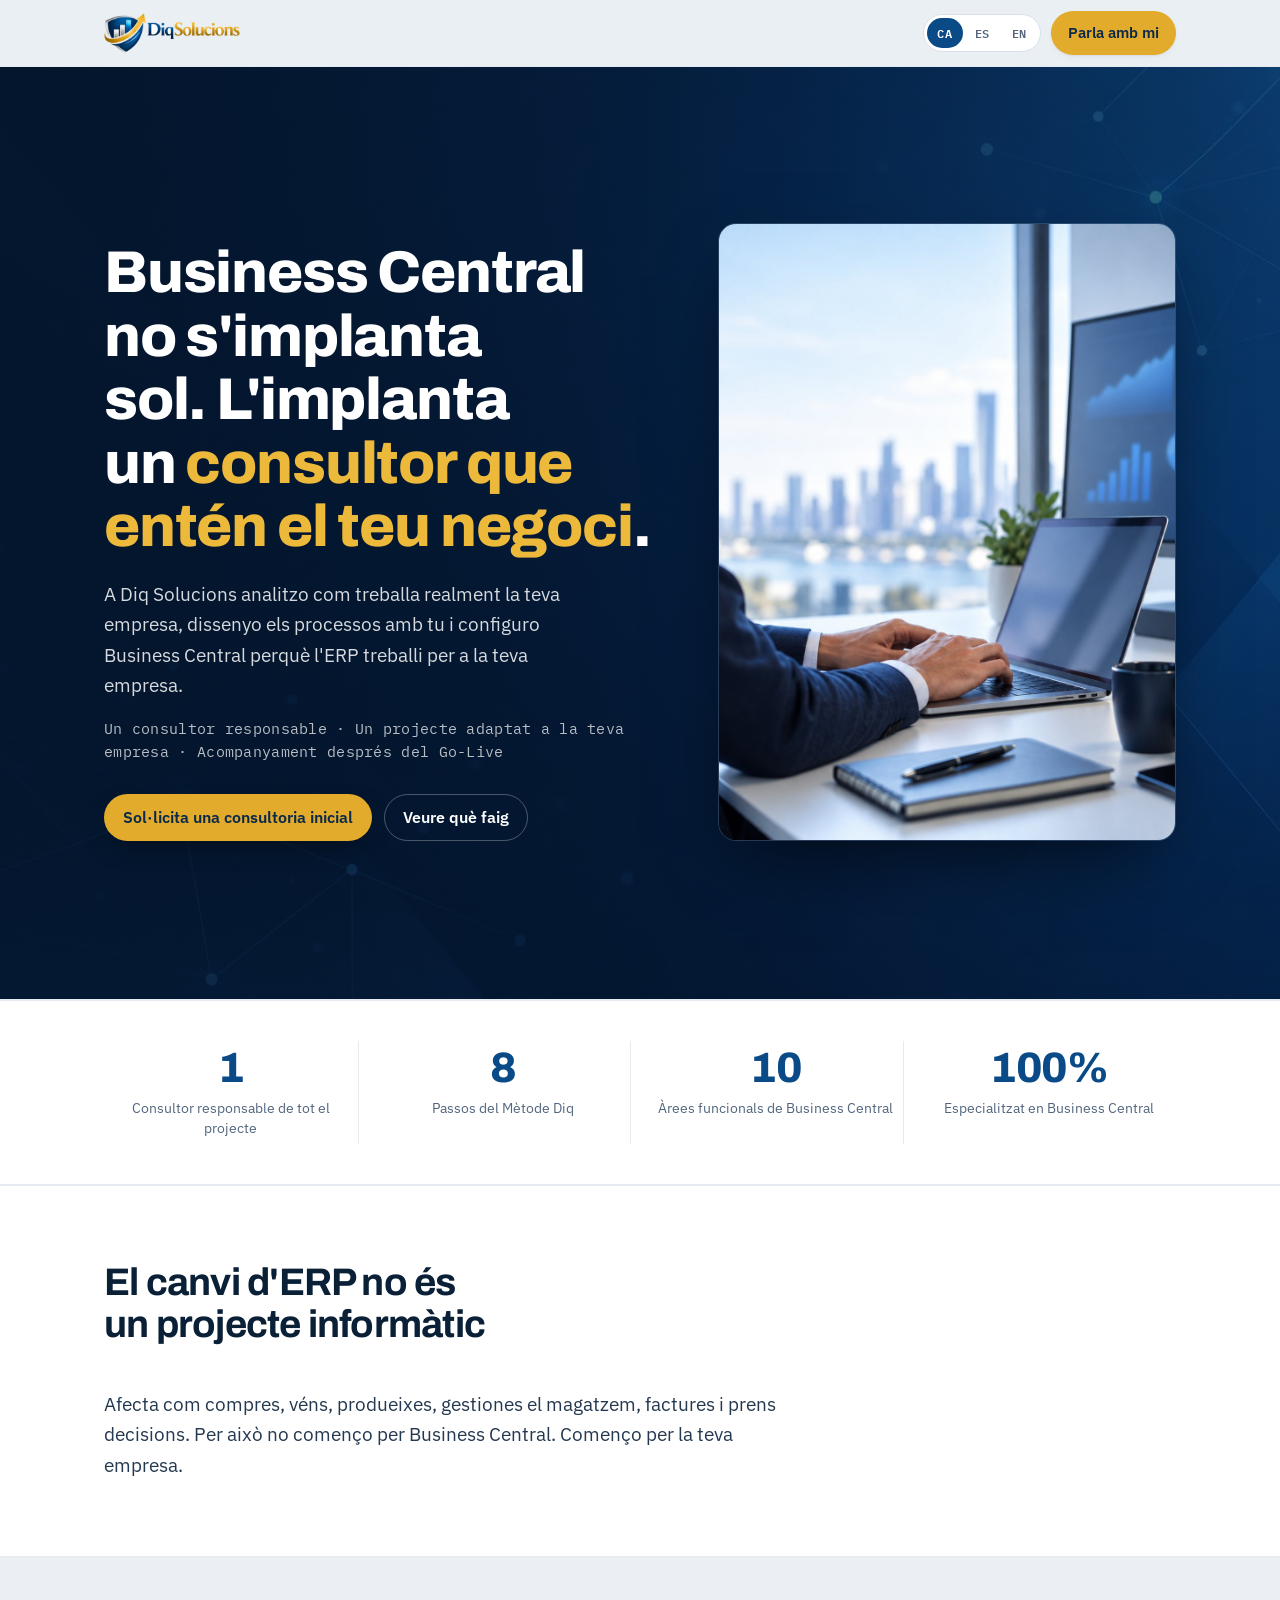
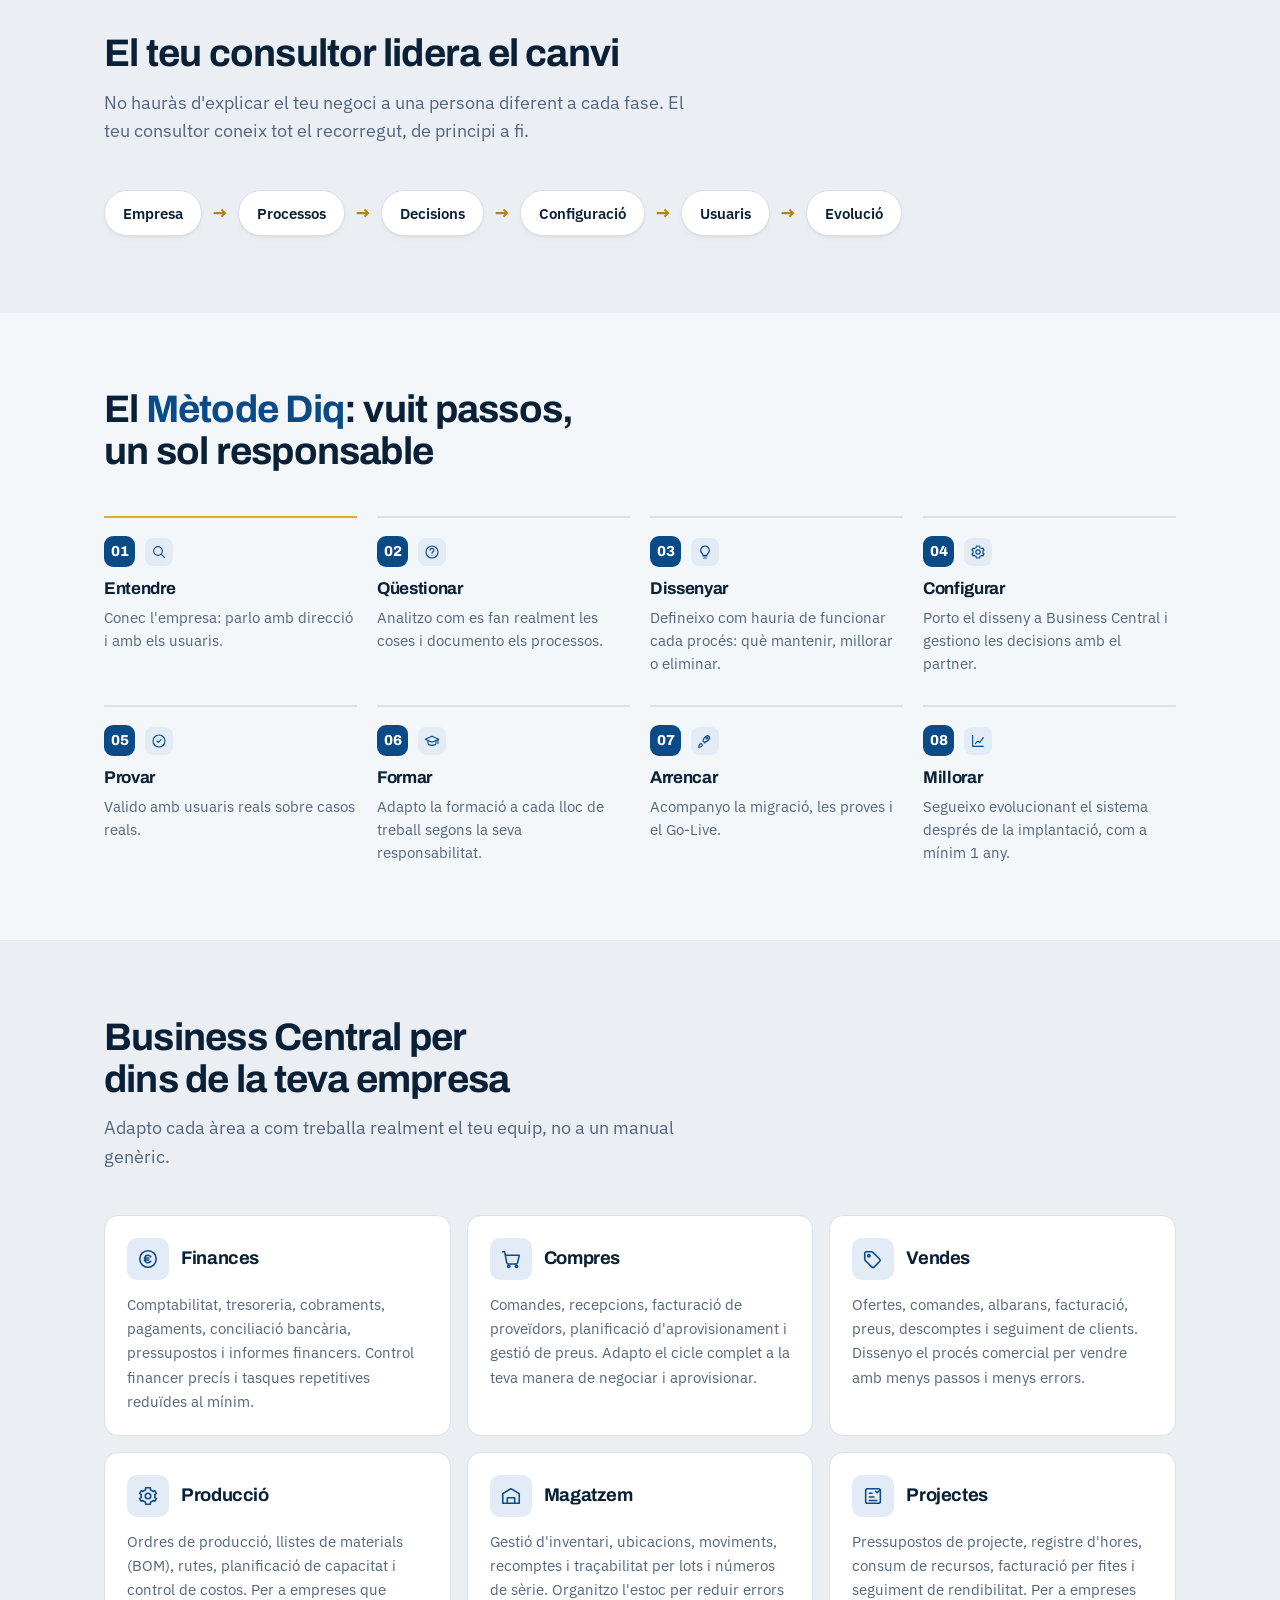
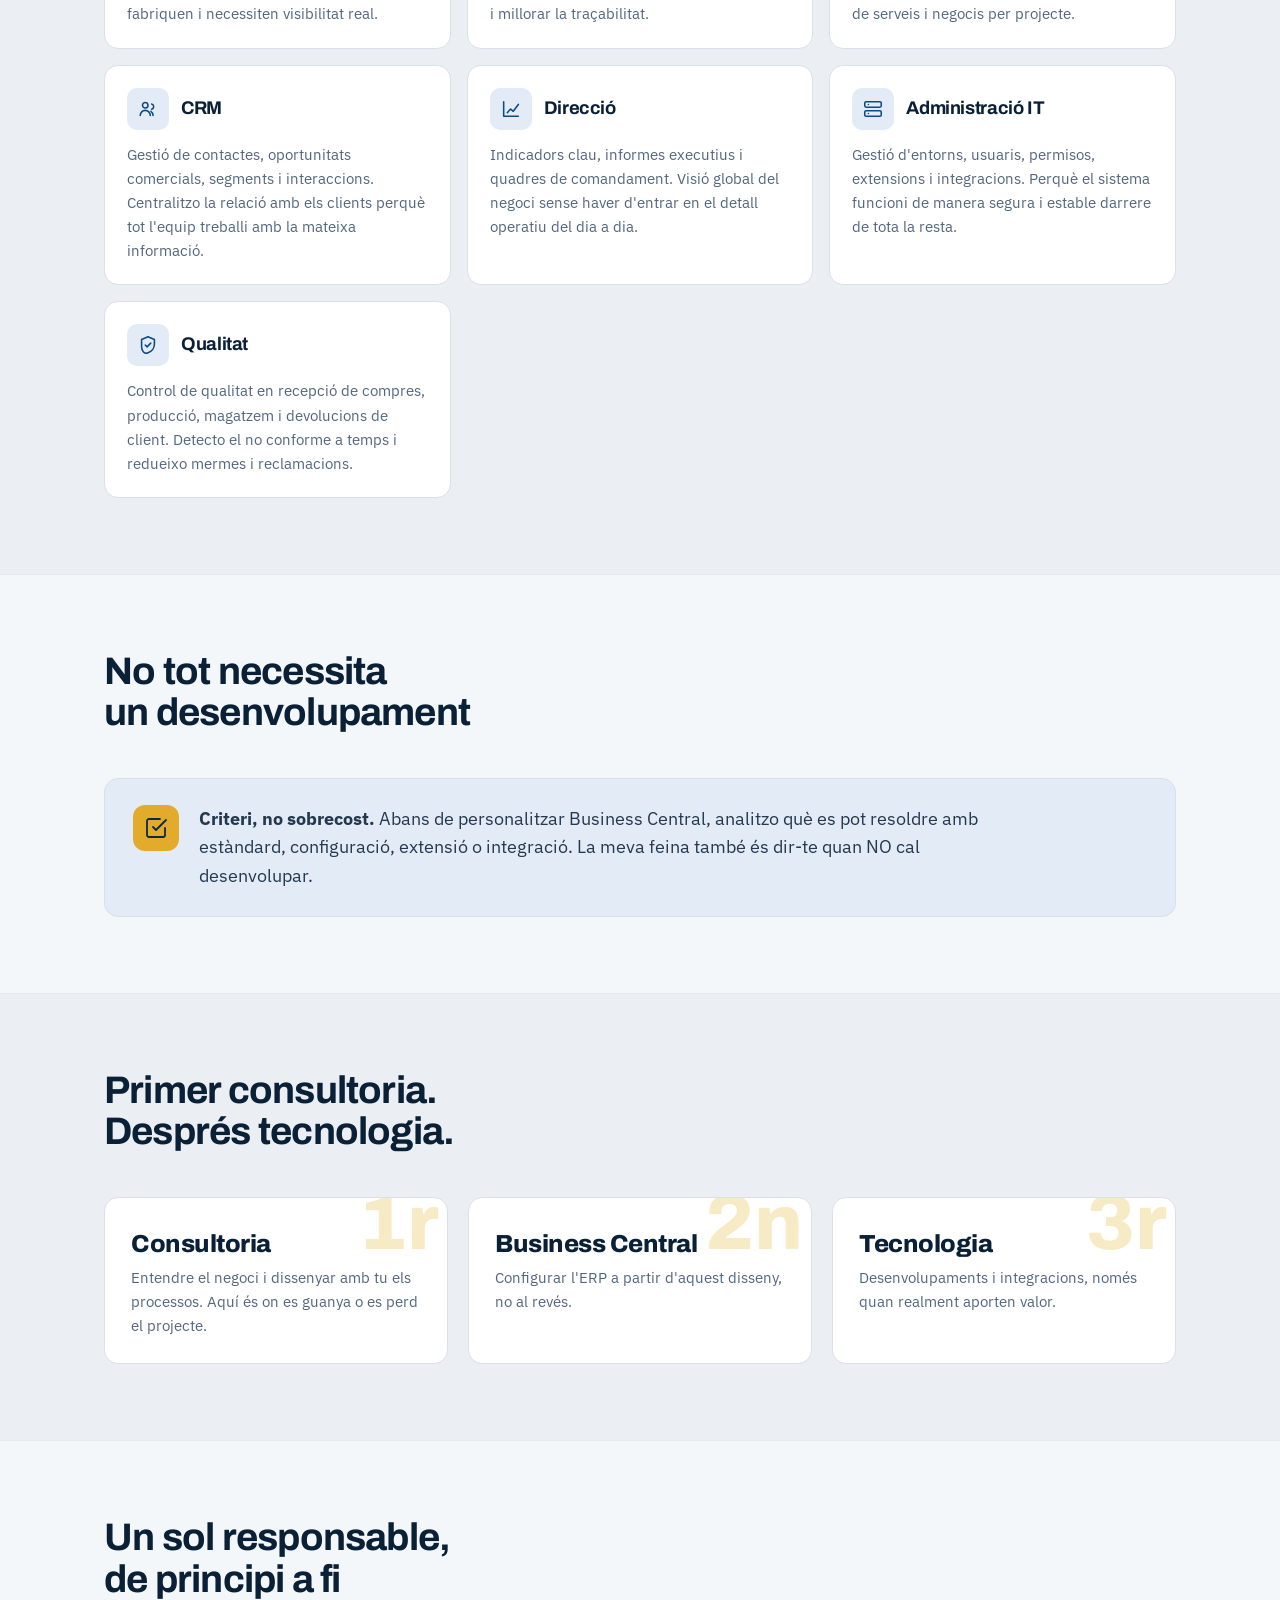
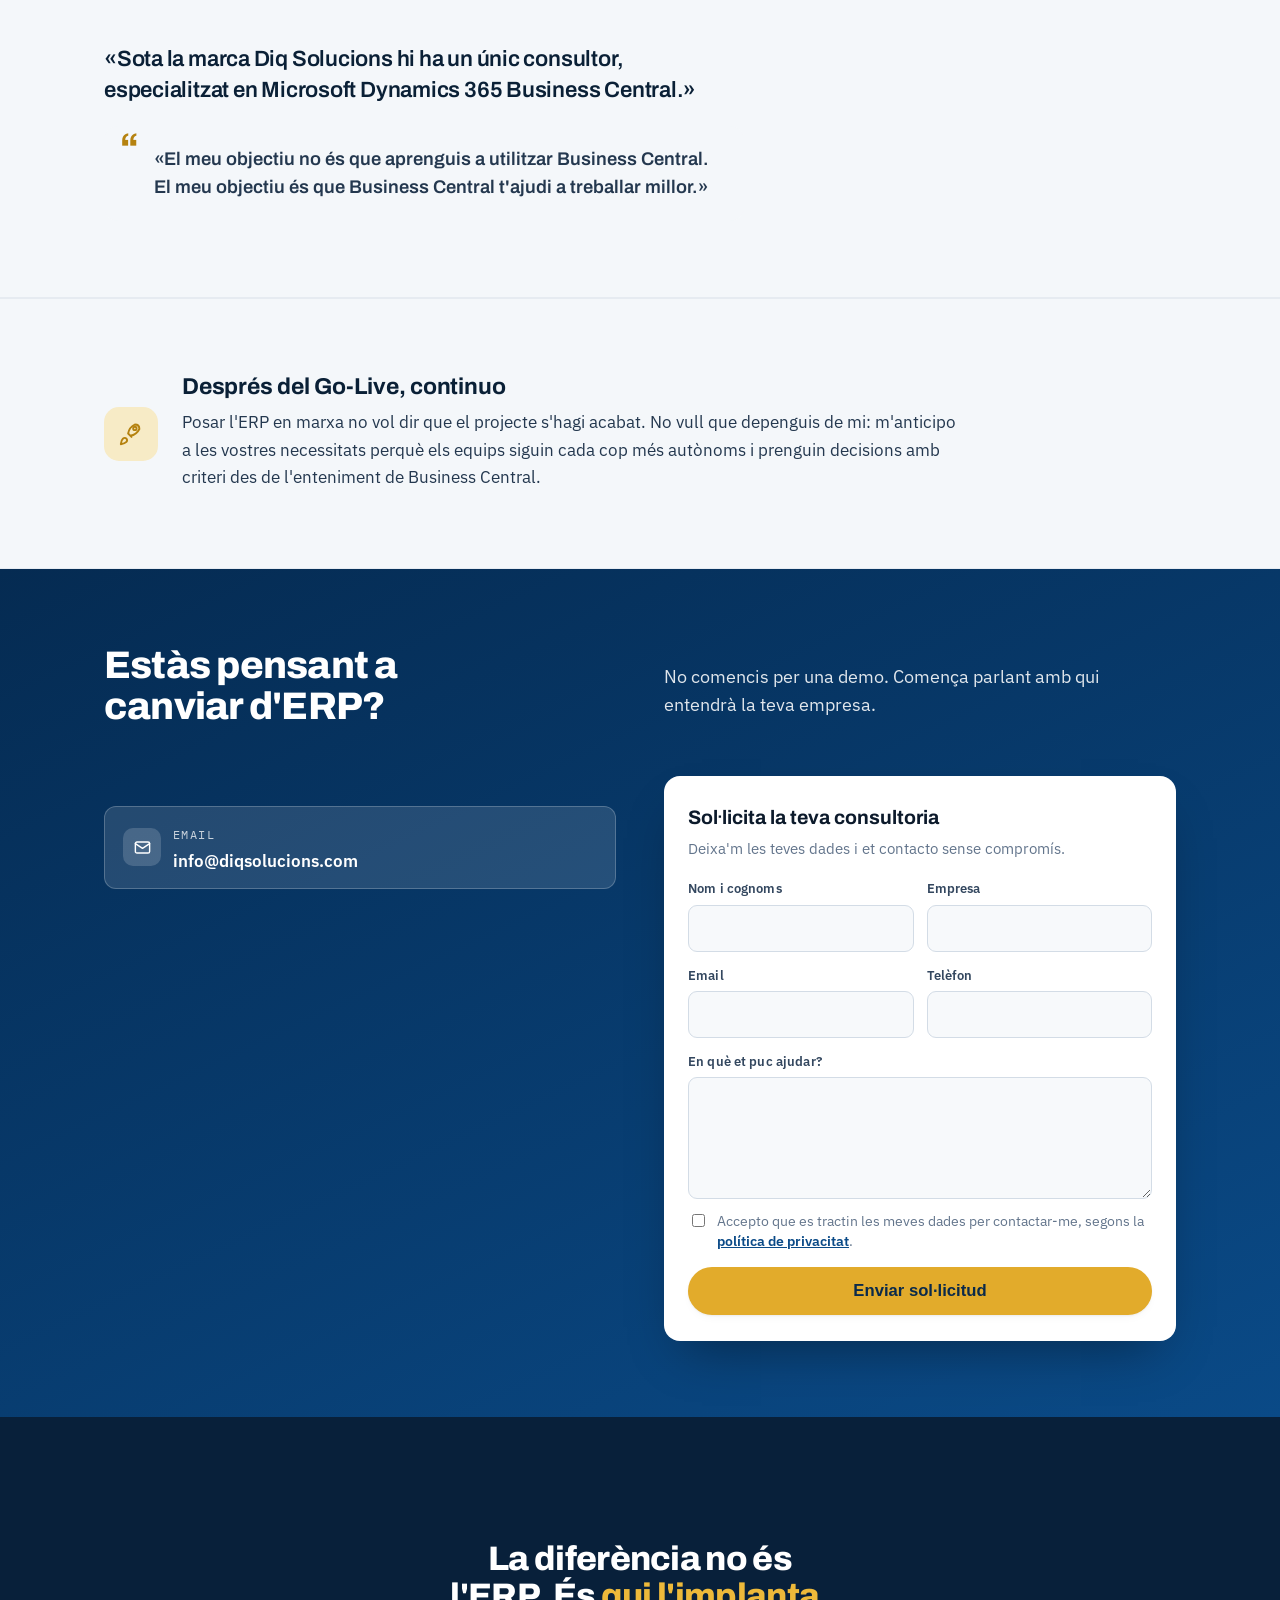
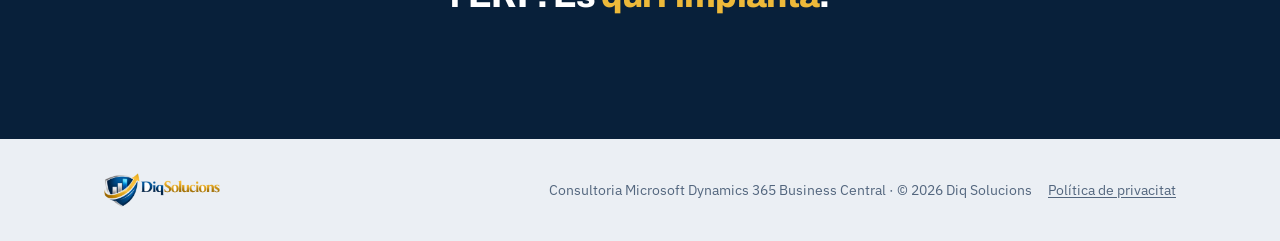
==== commit b764b3ba: "Adapta la web al nou logotip: paleta blau marí + daurat, només mode clar - Logotip complet (icona + " ====
--- a/DiqSolucions/index.html
+++ b/DiqSolucions/index.html
@@ -3,28 +3,33 @@
 <head>
 <meta charset="UTF-8">
 <meta name="viewport" content="width=device-width, initial-scale=1.0">
+<meta name="color-scheme" content="light">
+<meta name="theme-color" content="#013D70">
 <title>Diq Solucions</title>
 <meta name="description" content="Consultoria especialitzada en Microsoft Dynamics 365 Business Central." />
-<link rel="icon" href="data:image/svg+xml,%3Csvg xmlns='http://www.w3.org/2000/svg' viewBox='0 0 32 32'%3E%3Crect width='32' height='32' rx='8' fill='%231C5DA8'/%3E%3Ctext x='16' y='22' font-family='Arial,sans-serif' font-weight='800' font-size='18' fill='white' text-anchor='middle'%3ED%3C/text%3E%3C/svg%3E">
+<link rel="icon" type="image/png" href="assets/favicon.png">
 <link rel="preconnect" href="https://fonts.googleapis.com">
 <link rel="preconnect" href="https://fonts.gstatic.com" crossorigin>
 <link rel="stylesheet" href="https://fonts.googleapis.com/css2?family=Archivo:wght@500;600;700;800&family=IBM+Plex+Mono:wght@500;600&family=IBM+Plex+Sans:wght@400;500;600&display=swap">
 <style>
   :root{
+    color-scheme:light;
     --bg:#EBEFF4;
     --surface:#FFFFFF;
     --surface-2:#F4F7FA;
-    --ink:#0C1A2B;
+    --ink:#0A2036;
     --ink-soft:#24384F;
     --muted:#53667E;
     --line:#D9E0EA;
     --line-soft:#E6EBF1;
-    --accent:#1C5DA8;
-    --accent-strong:#16497F;
-    --accent-ghost:#E4EDF8;
-    --accent-solid:#1C5DA8;
-    --accent-solid-strong:#16497F;
-    --warm:#B4682F;
+    --accent:#0A4A87;
+    --accent-strong:#013D70;
+    --accent-ghost:#E3ECF6;
+    --gold:#E2AB2B;
+    --gold-strong:#D49C1E;
+    --gold-deep:#B5820F;
+    --gold-ghost:#F7EBC6;
+    --on-gold:#0B2A4A;
     --shadow:0 1px 2px rgba(0,0,0,.04),0 10px 30px -12px rgba(0,0,0,.14);
     --shadow-sm:0 1px 2px rgba(0,0,0,.05),0 4px 14px -8px rgba(0,0,0,.12);
     --maxw:1120px;
@@ -33,40 +38,6 @@
     --ease-out: cubic-bezier(.16,1,.3,1);
     font-size:17px;
   }
-  @media (prefers-color-scheme: dark){
-    :root:not([data-theme="light"]){
-      --bg:#091321;
-      --surface:#0F1E31;
-      --surface-2:#13253A;
-      --ink:#E9F1FA;
-      --ink-soft:#C4D3E4;
-      --muted:#8EA1B9;
-      --line:#213750;
-      --line-soft:#1A2D44;
-      --accent:#4F93DE;
-      --accent-strong:#72AAE8;
-      --accent-ghost:#132B46;
-      --warm:#D78A55;
-      --shadow:0 1px 2px rgba(0,0,0,.3),0 16px 40px -16px rgba(0,0,0,.6);
-      --shadow-sm:0 1px 2px rgba(0,0,0,.3),0 6px 18px -10px rgba(0,0,0,.5);
-    }
-  }
-  :root[data-theme="dark"]{
-    --bg:#091321;
-    --surface:#0F1E31;
-    --surface-2:#13253A;
-    --ink:#E9F1FA;
-    --ink-soft:#C4D3E4;
-    --muted:#8EA1B9;
-    --line:#213750;
-    --line-soft:#1A2D44;
-    --accent:#4F93DE;
-    --accent-strong:#72AAE8;
-    --accent-ghost:#132B46;
-    --warm:#D78A55;
-    --shadow:0 1px 2px rgba(0,0,0,.3),0 16px 40px -16px rgba(0,0,0,.6);
-    --shadow-sm:0 1px 2px rgba(0,0,0,.3),0 6px 18px -10px rgba(0,0,0,.5);
-  }
 
   *{box-sizing:border-box}
   @media (prefers-reduced-motion: no-preference){
@@ -76,11 +47,6 @@
     margin:0;background:var(--bg);color:var(--ink);overflow-x:hidden;
     font-family:"IBM Plex Sans",system-ui,-apple-system,Segoe UI,Roboto,sans-serif;
     line-height:1.6;-webkit-font-smoothing:antialiased;
-    transition:background-color .35s var(--ease-out),color .35s var(--ease-out);
-  }
-  /* smooth color-scheme swap on theme toggle */
-  header,.area,.why-card,.form-card,.panel,.chain .node{
-    transition:background-color .35s var(--ease-out),border-color .35s var(--ease-out),color .35s var(--ease-out),box-shadow .35s var(--ease-out);
   }
   h1,h2,h3{font-family:"Archivo",system-ui,sans-serif;line-height:1.08;text-wrap:balance;margin:0;letter-spacing:-.02em}
   p{margin:0}
@@ -98,8 +64,8 @@
     border-bottom:1px solid var(--line-soft);
   }
   .nav{display:flex;align-items:center;justify-content:space-between;gap:16px;height:66px}
-  .brand{display:flex;align-items:center;gap:10px;text-decoration:none;font-family:"Archivo";font-weight:800;font-size:1.12rem;letter-spacing:-.02em;color:var(--ink);white-space:nowrap;flex:none}
-  .brand img{display:block;height:28px;width:auto;flex:none}
+  .brand{display:flex;align-items:center;text-decoration:none;flex:none}
+  .brand img{display:block;height:40px;width:auto}
   .nav-right{display:flex;align-items:center;gap:10px}
   .langsw{display:inline-flex;background:var(--surface);border:1px solid var(--line);border-radius:999px;padding:3px;gap:2px}
   .langsw button{
@@ -109,36 +75,32 @@
   }
   .langsw button:hover{color:var(--ink)}
   .langsw button:active{transform:scale(.92)}
-  .langsw button[aria-pressed="true"]{background:var(--accent-solid);color:#fff}
+  .langsw button[aria-pressed="true"]{background:var(--accent);color:#fff}
   .btn{
     display:inline-flex;align-items:center;gap:.5em;text-decoration:none;cursor:pointer;
     font-weight:600;font-size:.92rem;border-radius:999px;padding:10px 18px;border:1px solid transparent;
     transition:.16s var(--ease);white-space:nowrap;
   }
-  .btn-primary{background:var(--accent-solid);color:#fff;box-shadow:var(--shadow-sm)}
-  .btn-primary:hover{background:var(--accent-solid-strong)}
+  .btn-primary{background:var(--gold);color:var(--on-gold);box-shadow:var(--shadow-sm)}
+  .btn-primary:hover{background:var(--gold-strong)}
   .btn-ghost{background:transparent;color:var(--ink);border-color:var(--line)}
   .btn-ghost:hover{border-color:var(--accent);color:var(--accent)}
   .btn:active{transform:scale(.97)}
   .btn:disabled{opacity:.6;cursor:not-allowed}
   .nav .btn{padding:9px 16px;font-size:.86rem}
-  .theme-btn{width:38px;height:38px;border-radius:999px;border:1px solid var(--line);background:var(--surface);color:var(--muted);cursor:pointer;display:grid;place-items:center;transition:.16s var(--ease);flex:none}
-  .theme-btn:active{transform:scale(.9)}
-  .theme-btn:hover{color:var(--ink);border-color:var(--accent)}
-  .theme-btn svg{width:18px;height:18px}
 
   /* ---------- Hero ---------- */
-  .hero{position:relative;overflow:hidden;background:#0A1626;background-size:cover;background-position:center;border-bottom:1px solid var(--line-soft)}
+  .hero{position:relative;overflow:hidden;background:#08203A;background-size:cover;background-position:center;border-bottom:1px solid var(--line-soft)}
   .hero::before{
     content:"";position:absolute;inset:0;z-index:0;pointer-events:none;
-    background:linear-gradient(105deg,rgba(8,17,32,.95) 0%,rgba(8,17,32,.82) 42%,rgba(8,17,32,.52) 100%);
+    background:linear-gradient(105deg,rgba(4,22,45,.95) 0%,rgba(4,22,45,.82) 42%,rgba(4,22,45,.5) 100%);
   }
   .hero .wrap{position:relative;z-index:1;padding-top:80px;padding-bottom:82px}
   .hero-grid{display:grid;grid-template-columns:1.1fr .9fr;gap:54px;align-items:stretch}
   .hero-grid>*{min-width:0}
   .hero-points{margin-top:16px;color:rgba(255,255,255,.72);font-size:.86rem;font-family:"IBM Plex Mono",monospace;letter-spacing:.02em}
   .hero h1{font-size:clamp(2.2rem,4.6vw,3.5rem);font-weight:800;margin:18px 0 20px;color:#fff}
-  .hero h1 .hl{color:#5AA1EA}
+  .hero h1 .hl{color:#EDB93A}
   .hero .lead{font-size:1.12rem;color:rgba(255,255,255,.84);max-width:46ch}
   .hero-actions{display:flex;flex-wrap:wrap;gap:12px;margin-top:30px}
   .hero .btn-ghost{color:#fff;border-color:rgba(255,255,255,.28)}
@@ -177,18 +139,18 @@
   .steps{display:grid;grid-template-columns:repeat(4,1fr);gap:30px 20px}
   .step{position:relative;padding-top:20px}
   .step .stephead{display:flex;align-items:center;gap:10px;margin-bottom:13px}
-  .step .num{font-family:"Archivo";font-weight:800;font-size:.85rem;color:#fff;background:var(--accent-solid);width:31px;height:31px;border-radius:9px;display:grid;place-items:center;flex:none;font-variant-numeric:tabular-nums}
+  .step .num{font-family:"Archivo";font-weight:800;font-size:.85rem;color:#fff;background:var(--accent);width:31px;height:31px;border-radius:9px;display:grid;place-items:center;flex:none;font-variant-numeric:tabular-nums}
   .step .sico{width:28px;height:28px;border-radius:8px;background:var(--accent-ghost);color:var(--accent);display:grid;place-items:center;flex:none}
   .step .sico svg{width:16px;height:16px;display:block}
   .step::before{content:"";position:absolute;top:0;left:0;right:0;height:2px;background:var(--line)}
-  .step:first-child::before{background:var(--accent)}
+  .step:first-child::before{background:var(--gold)}
   .step h3{font-size:1rem;font-weight:700;margin-bottom:7px;font-family:"Archivo"}
   .step p{font-size:.88rem;color:var(--muted);line-height:1.55}
 
   /* ---------- Why (ordre de prioritats) ---------- */
   .why-grid{display:grid;grid-template-columns:repeat(3,1fr);gap:20px}
   .why-card{background:var(--surface);border:1px solid var(--line);border-radius:var(--radius);padding:26px;position:relative;overflow:hidden}
-  .why-card .bignum{position:absolute;top:-14px;right:8px;font-family:"Archivo";font-weight:800;font-size:4.6rem;line-height:1;color:var(--accent-ghost);z-index:0}
+  .why-card .bignum{position:absolute;top:-14px;right:8px;font-family:"Archivo";font-weight:800;font-size:4.6rem;line-height:1;color:var(--gold-ghost);z-index:0}
   .why-card .word{font-family:"IBM Plex Mono";font-size:.7rem;font-weight:600;letter-spacing:.16em;text-transform:uppercase;color:var(--accent);position:relative;z-index:1}
   .why-card h3{font-family:"Archivo";font-weight:800;font-size:1.45rem;margin:7px 0 9px;letter-spacing:-.02em;position:relative;z-index:1}
   .why-card p{font-size:.9rem;color:var(--muted);line-height:1.55;position:relative;z-index:1}
@@ -210,34 +172,34 @@
   .lead-text{font-size:1.12rem;color:var(--ink-soft);max-width:62ch;line-height:1.6}
   .chain{display:flex;flex-wrap:wrap;align-items:center;gap:10px;margin-top:30px}
   .chain .node{background:var(--surface);border:1px solid var(--line);border-radius:999px;padding:10px 18px;font-weight:600;font-size:.9rem;color:var(--ink);box-shadow:var(--shadow-sm)}
-  .chain .arw{color:var(--accent);font-weight:700;font-size:1.05rem}
+  .chain .arw{color:var(--gold-deep);font-weight:700;font-size:1.05rem}
 
   /* ---------- No development ---------- */
   .nodev-card{display:flex;gap:20px;align-items:flex-start;background:var(--accent-ghost);border:1px solid var(--line);border-radius:var(--radius);padding:26px 28px}
-  .nodev-card .nd-ico{width:46px;height:46px;border-radius:12px;background:var(--accent-solid);color:#fff;display:grid;place-items:center;flex:none}
+  .nodev-card .nd-ico{width:46px;height:46px;border-radius:12px;background:var(--gold);color:var(--on-gold);display:grid;place-items:center;flex:none}
   .nodev-card .nd-ico svg{width:24px;height:24px}
   .nodev-card p{color:var(--ink-soft);font-size:1.04rem;line-height:1.6;max-width:72ch}
 
   /* ---------- Go-live band ---------- */
   .goband{background:var(--surface-2);border-top:1px solid var(--line-soft);border-bottom:1px solid var(--line-soft)}
   .goband .gwrap{display:grid;grid-template-columns:auto 1fr;gap:24px;align-items:center}
-  .goband .g-ico{width:54px;height:54px;border-radius:15px;background:var(--accent-ghost);color:var(--accent);display:grid;place-items:center;flex:none}
+  .goband .g-ico{width:54px;height:54px;border-radius:15px;background:var(--gold-ghost);color:var(--gold-deep);display:grid;place-items:center;flex:none}
   .goband .g-ico svg{width:27px;height:27px}
   .goband h3{font-family:"Archivo";font-weight:700;font-size:1.35rem;margin-bottom:9px;letter-spacing:-.01em}
   .goband p{color:var(--ink-soft);line-height:1.62;max-width:78ch}
 
   /* ---------- About quote & fields ---------- */
   .about-quote{position:relative;margin-top:20px;padding:20px 22px 20px 50px;background:var(--surface-2);border-radius:14px;font-family:"Archivo";font-weight:600;font-size:1.08rem;color:var(--ink);line-height:1.5}
-  .about-quote::before{content:"\201C";position:absolute;top:.05em;left:16px;font-family:"Archivo";font-weight:800;font-size:2.2rem;line-height:1;color:var(--accent)}
+  .about-quote::before{content:"\201C";position:absolute;top:.05em;left:16px;font-family:"Archivo";font-weight:800;font-size:2.2rem;line-height:1;color:var(--gold-deep)}
 
   /* ---------- Tagline band ---------- */
-  .tagband{background:#0A1626}
+  .tagband{background:#08203A}
   .tagband .twrap{max-width:var(--maxw);margin:0 auto;padding:48px 24px;text-align:center}
   .tagband h2{font-family:"Archivo";font-weight:800;font-size:clamp(1.4rem,3vw,2rem);color:#fff;letter-spacing:-.02em;max-width:26ch;margin:0 auto}
-  .tagband .hl{color:#5AA1EA}
+  .tagband .hl{color:#EDB93A}
 
   /* ---------- Contact ---------- */
-  .contact{background:linear-gradient(155deg,var(--accent-solid-strong),var(--accent-solid));color:#fff;border:0}
+  .contact{background:linear-gradient(155deg,#052B52,#0A4A87);color:#fff;border:0}
   .contact .wrap{display:grid;grid-template-columns:1fr 1fr;gap:48px;align-items:start}
   .contact h2{color:#fff;font-size:clamp(1.8rem,3vw,2.4rem);font-weight:800;max-width:15ch}
   .contact .csub{color:rgba(255,255,255,.88);font-size:1.05rem;margin:18px 0 0;max-width:46ch}
@@ -264,7 +226,7 @@
     font:inherit;font-size:.92rem;padding:10px 12px;border:1px solid #D3DCE6;border-radius:9px;
     background:#F7F9FB;color:#0C1A2B;width:100%;transition:.15s;resize:vertical;
   }
-  .field input:focus,.field textarea:focus{outline:none;border-color:var(--accent);background:#fff;box-shadow:0 0 0 3px rgba(28,93,168,.15)}
+  .field input:focus,.field textarea:focus{outline:none;border-color:var(--accent);background:#fff;box-shadow:0 0 0 3px rgba(10,74,135,.18)}
   .row2{display:grid;grid-template-columns:1fr 1fr;gap:13px}
   .consent{display:flex;gap:9px;align-items:flex-start;font-size:.8rem;color:#63758C;line-height:1.45;margin:4px 0 16px}
   .consent input{margin-top:2px;flex:none;accent-color:var(--accent)}
@@ -282,12 +244,14 @@
   .foot-links{display:flex;align-items:center;gap:16px;flex-wrap:wrap}
   .foot-links a{color:var(--muted);text-decoration:underline;text-underline-offset:2px}
   .foot-links a:hover{color:var(--accent)}
+  .foot .brand img{height:34px}
 
   .fade{opacity:0;transform:translateY(10px);transition:opacity .5s var(--ease-out),transform .5s var(--ease-out)}
   .fade.in{opacity:1;transform:none}
   @media (prefers-reduced-motion:reduce){.fade{opacity:1;transform:none;transition:none}}
 
   :focus-visible{outline:2px solid var(--accent);outline-offset:3px;border-radius:4px}
+  .hero :focus-visible,.contact :focus-visible,.tagband :focus-visible{outline-color:var(--gold)}
 
   @media(max-width:900px){
     .hero-grid{grid-template-columns:1fr;gap:40px}
@@ -302,8 +266,7 @@
   @media(max-width:620px){
     :root{font-size:16px}
     .nav{gap:10px}
-    .brand{font-size:.98rem}
-    .brand img{height:24px}
+    .brand img{height:32px;width:auto}
     .langsw{padding:2px}
     .langsw button{padding:5px 8px}
     .nav .btn.contact-nav{display:none}
@@ -318,16 +281,13 @@
 
 <header>
   <div class="wrap nav">
-    <a class="brand" href="#top"><img src="assets/icon-mark.png" alt="">Diq Solucions</a>
+    <a class="brand" href="#top"><img src="assets/logo.png" alt="Diq Solucions" width="136" height="40"></a>
     <div class="nav-right">
       <div class="langsw" role="group" aria-label="Idioma">
         <button data-lang="ca" aria-pressed="true">CA</button>
         <button data-lang="es" aria-pressed="false">ES</button>
         <button data-lang="en" aria-pressed="false">EN</button>
       </div>
-      <button class="theme-btn" id="themeBtn" aria-label="Canvia el tema" title="Tema clar/fosc">
-        <svg viewBox="0 0 24 24" fill="none" stroke="currentColor" stroke-width="1.8" stroke-linecap="round"><path class="sun" d="M12 3v2M12 19v2M5 5l1.4 1.4M17.6 17.6L19 19M3 12h2M19 12h2M5 19l1.4-1.4M17.6 6.4L19 5"/><circle cx="12" cy="12" r="3.6"/></svg>
-      </button>
       <a class="btn btn-primary contact-nav" href="#contacte" data-i18n="nav_cta">Parla amb mi</a>
     </div>
   </div>
@@ -497,7 +457,7 @@
 
 <footer>
   <div class="wrap foot">
-    <a class="brand" href="#top"><img src="assets/icon-mark.png" alt="">Diq Solucions</a>
+    <a class="brand" href="#top"><img src="assets/logo.png" alt="Diq Solucions" width="136" height="40"></a>
     <div class="foot-links">
       <span data-i18n="footer">Consultoria Microsoft Dynamics 365 Business Central · © 2026 Diq Solucions</span>
       <a href="privacitat.html" data-i18n="footer_privacy">Política de privacitat</a>
@@ -766,24 +726,10 @@
 
 document.querySelectorAll('.langsw button').forEach(b=>b.addEventListener('click',()=>setLang(b.dataset.lang)));
 
-/* theme toggle */
-const themeBtn = document.getElementById('themeBtn');
-function currentTheme(){
-  const set = document.documentElement.getAttribute('data-theme');
-  if(set) return set;
-  return window.matchMedia('(prefers-color-scheme: dark)').matches ? 'dark':'light';
-}
-themeBtn.addEventListener('click',()=>{
-  const next = currentTheme()==='dark' ? 'light':'dark';
-  document.documentElement.setAttribute('data-theme', next);
-  try{ localStorage.setItem('diq_theme', next); }catch(e){}
-});
-
 /* init */
 (function init(){
-  let savedLang='ca', savedTheme=null;
-  try{ savedLang = localStorage.getItem('diq_lang')||'ca'; savedTheme = localStorage.getItem('diq_theme'); }catch(e){}
-  if(savedTheme) document.documentElement.setAttribute('data-theme', savedTheme);
+  let savedLang='ca';
+  try{ savedLang = localStorage.getItem('diq_lang')||'ca'; }catch(e){}
   applyContact();
   setLang(['ca','es','en'].includes(savedLang)?savedLang:'ca');
 
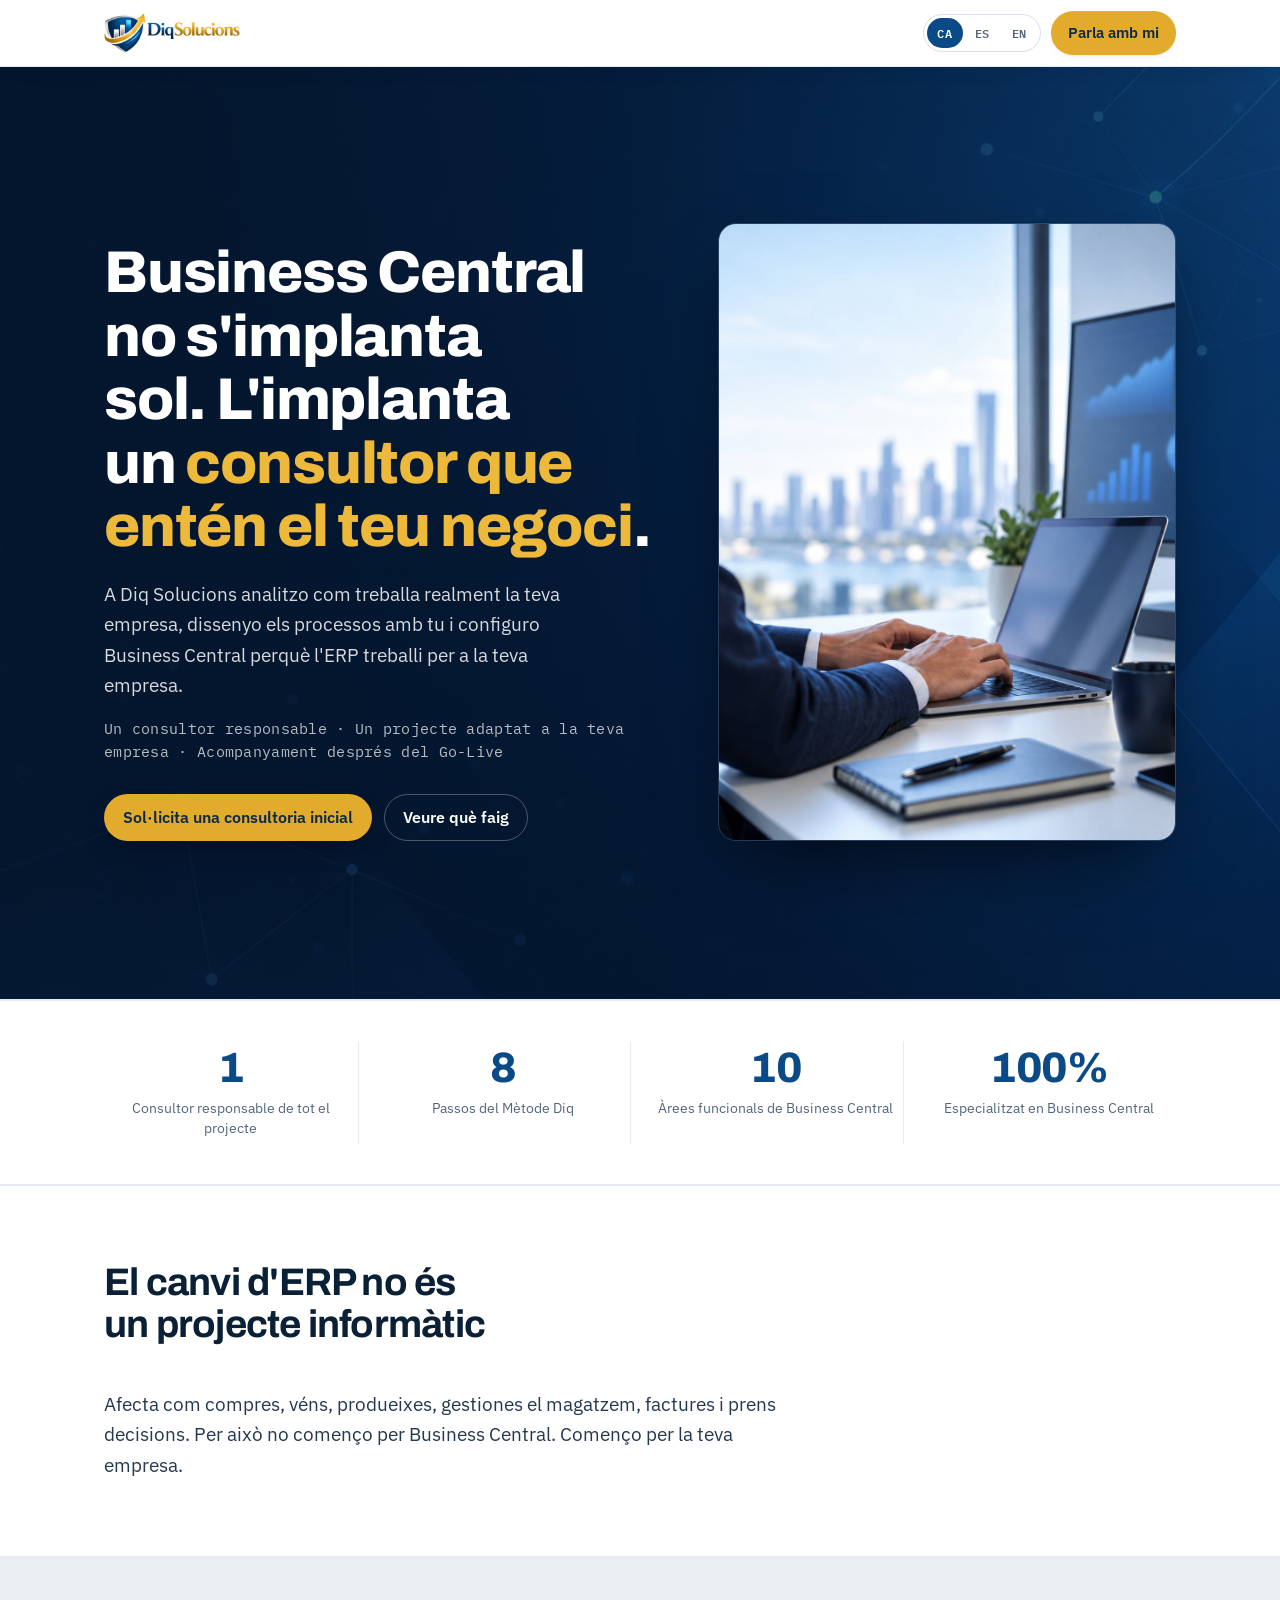
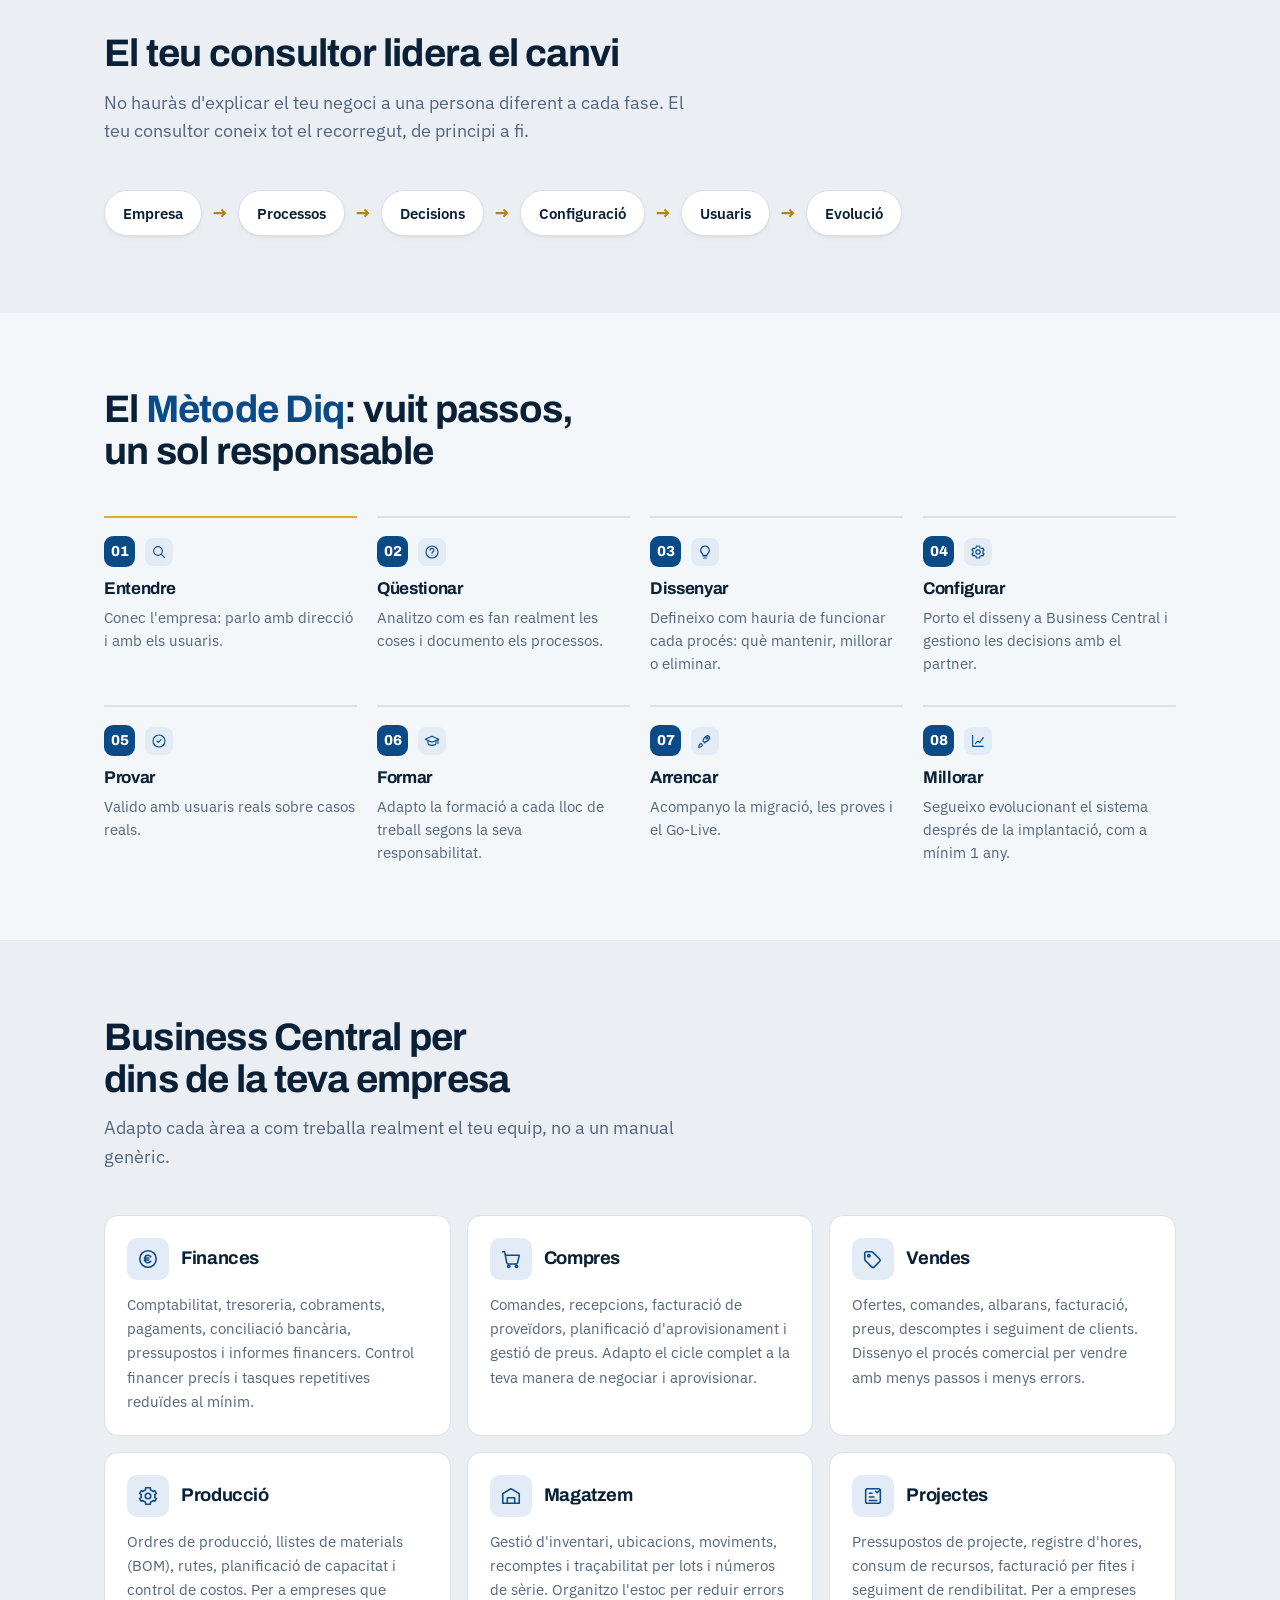
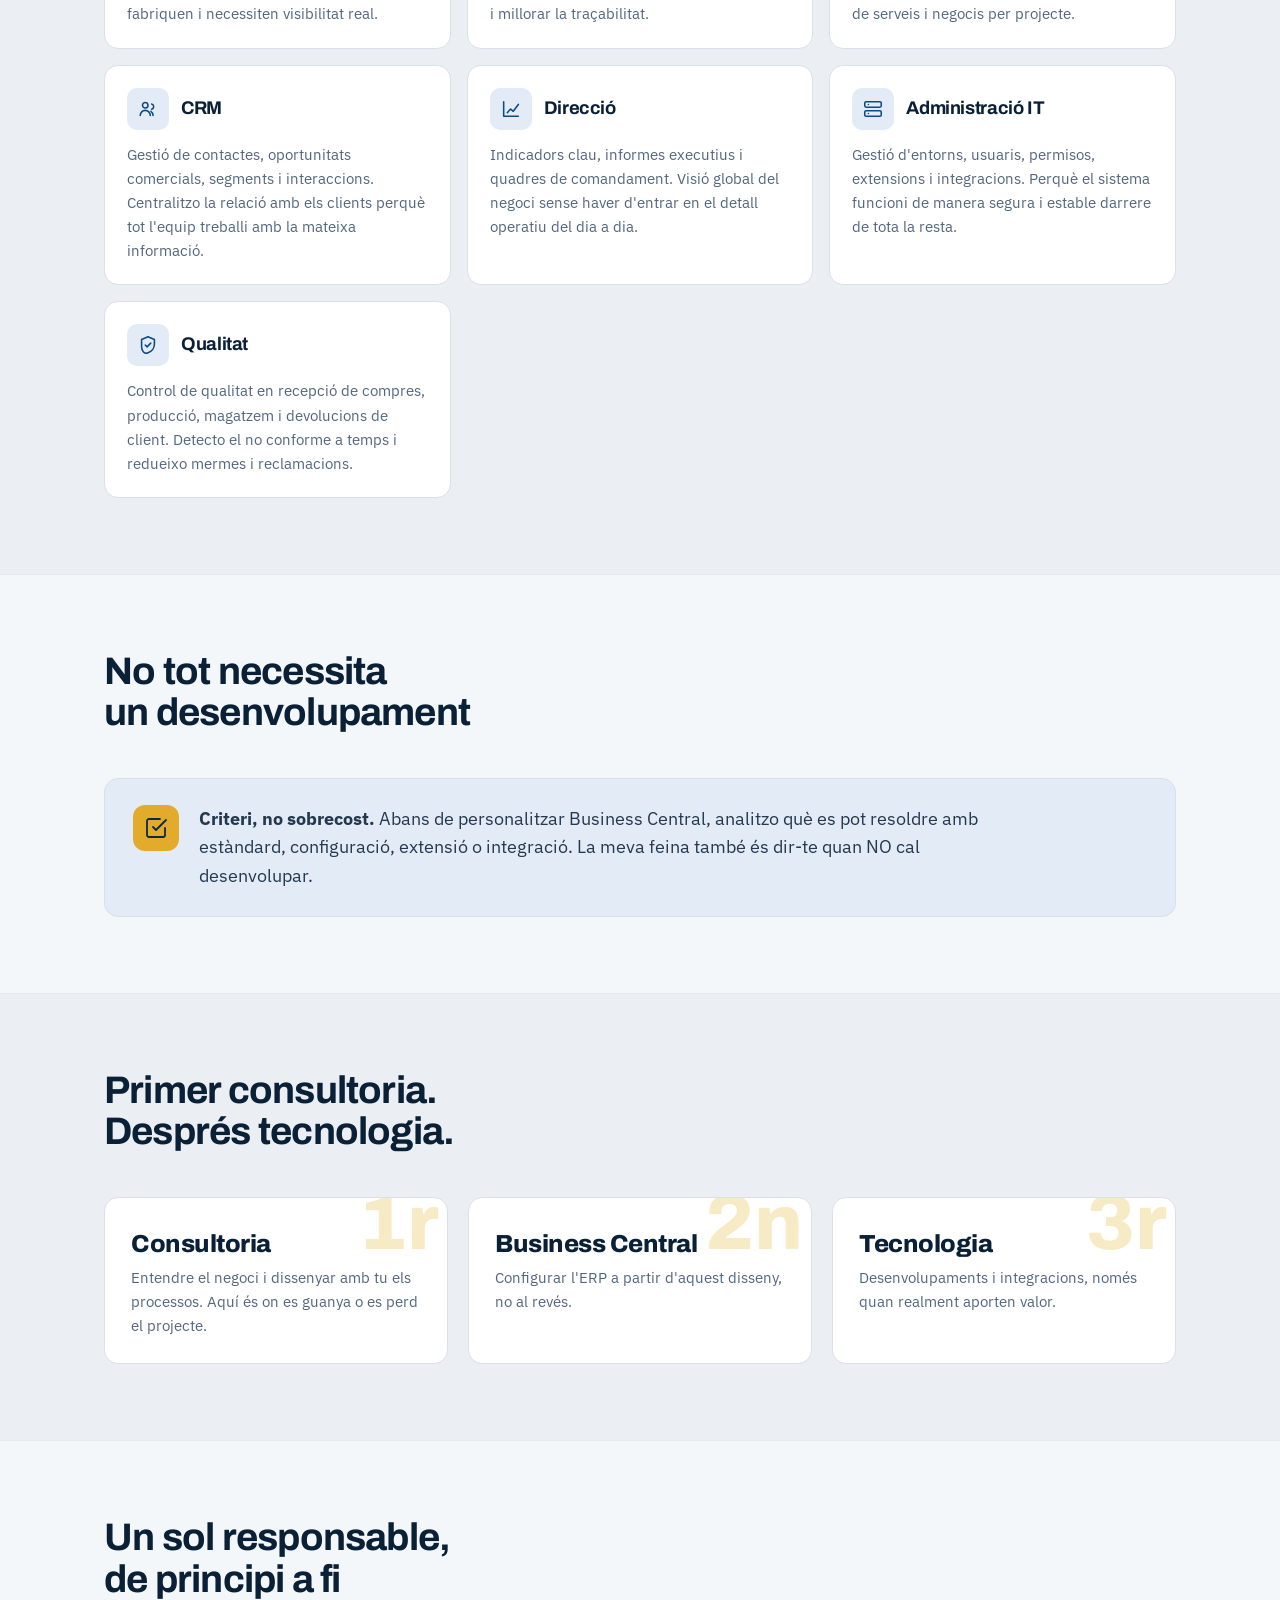
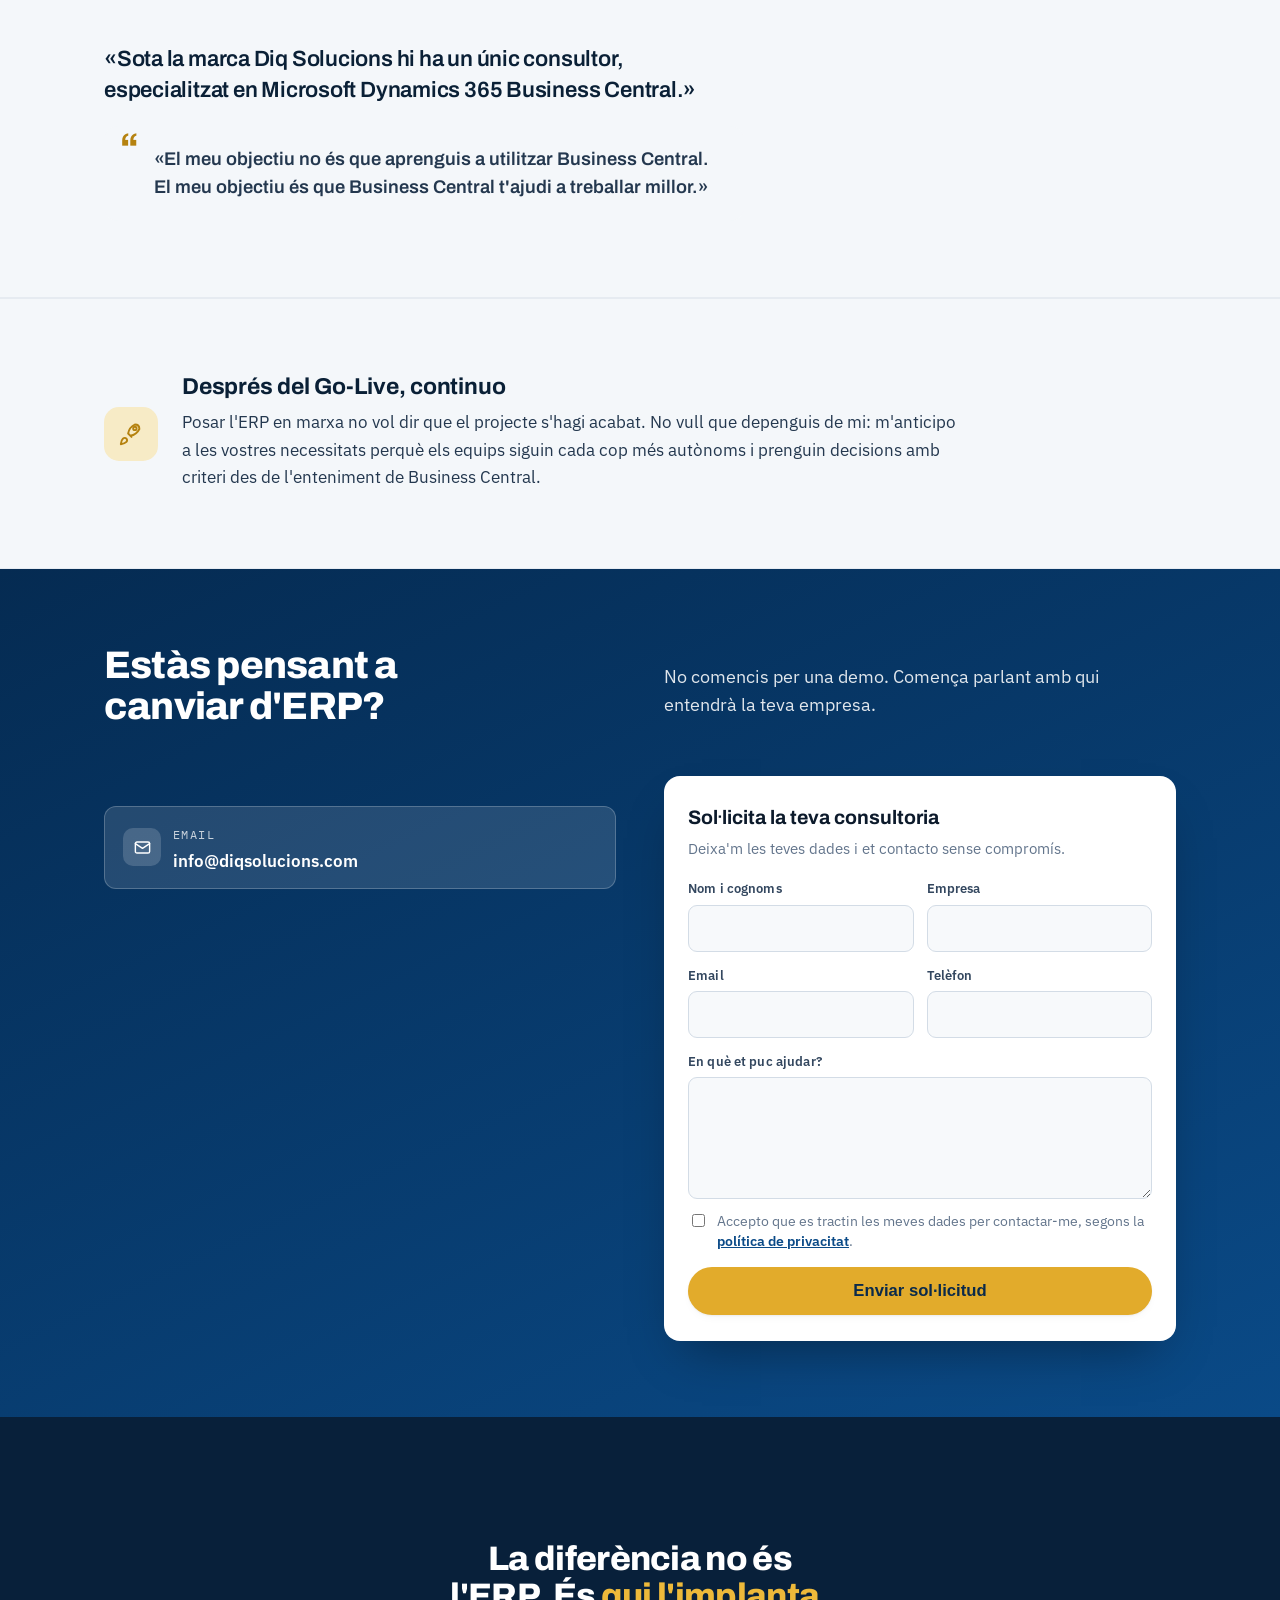
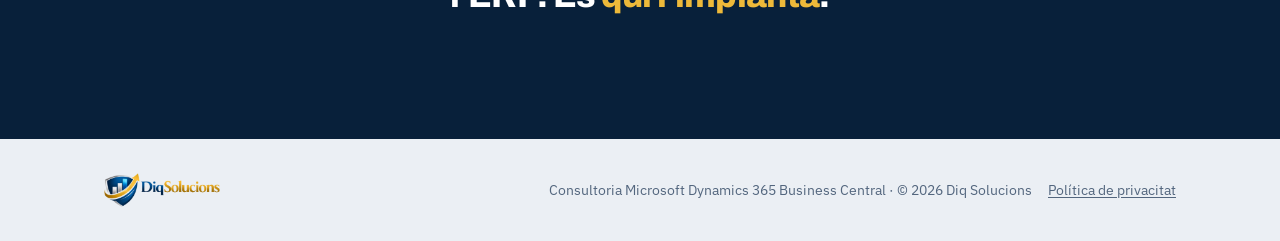
==== commit e1d0a6de: "Fa opaca la capçalera perquè el logotip es llegeixi sempre La capçalera era translúcida i sobre les " ====
--- a/DiqSolucions/index.html
+++ b/DiqSolucions/index.html
@@ -59,9 +59,9 @@
   /* ---------- Header ---------- */
   header{
     position:sticky;top:0;z-index:50;
-    background:color-mix(in srgb,var(--bg) 86%,transparent);
-    backdrop-filter:saturate(1.2) blur(10px);
+    background:var(--surface);
     border-bottom:1px solid var(--line-soft);
+    box-shadow:0 1px 0 rgba(0,0,0,.02),0 8px 24px -16px rgba(0,0,0,.25);
   }
   .nav{display:flex;align-items:center;justify-content:space-between;gap:16px;height:66px}
   .brand{display:flex;align-items:center;text-decoration:none;flex:none}
